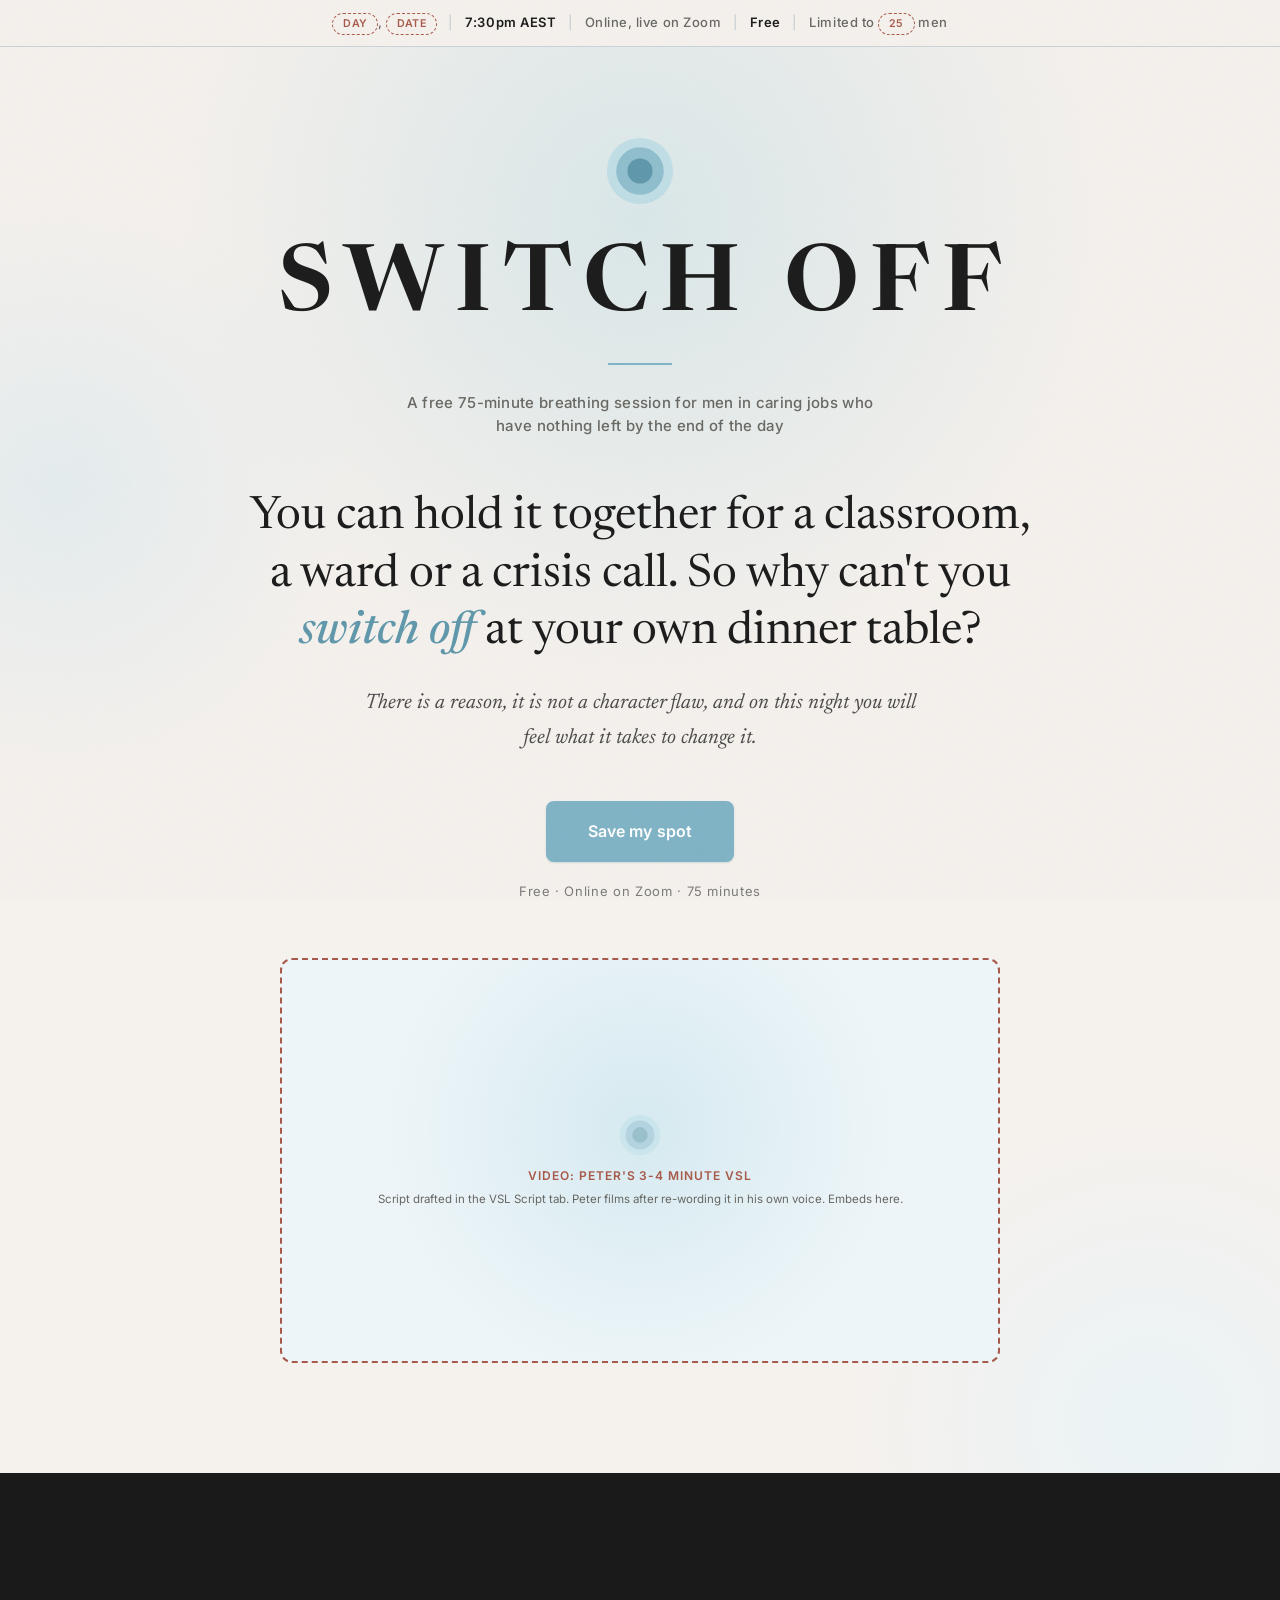
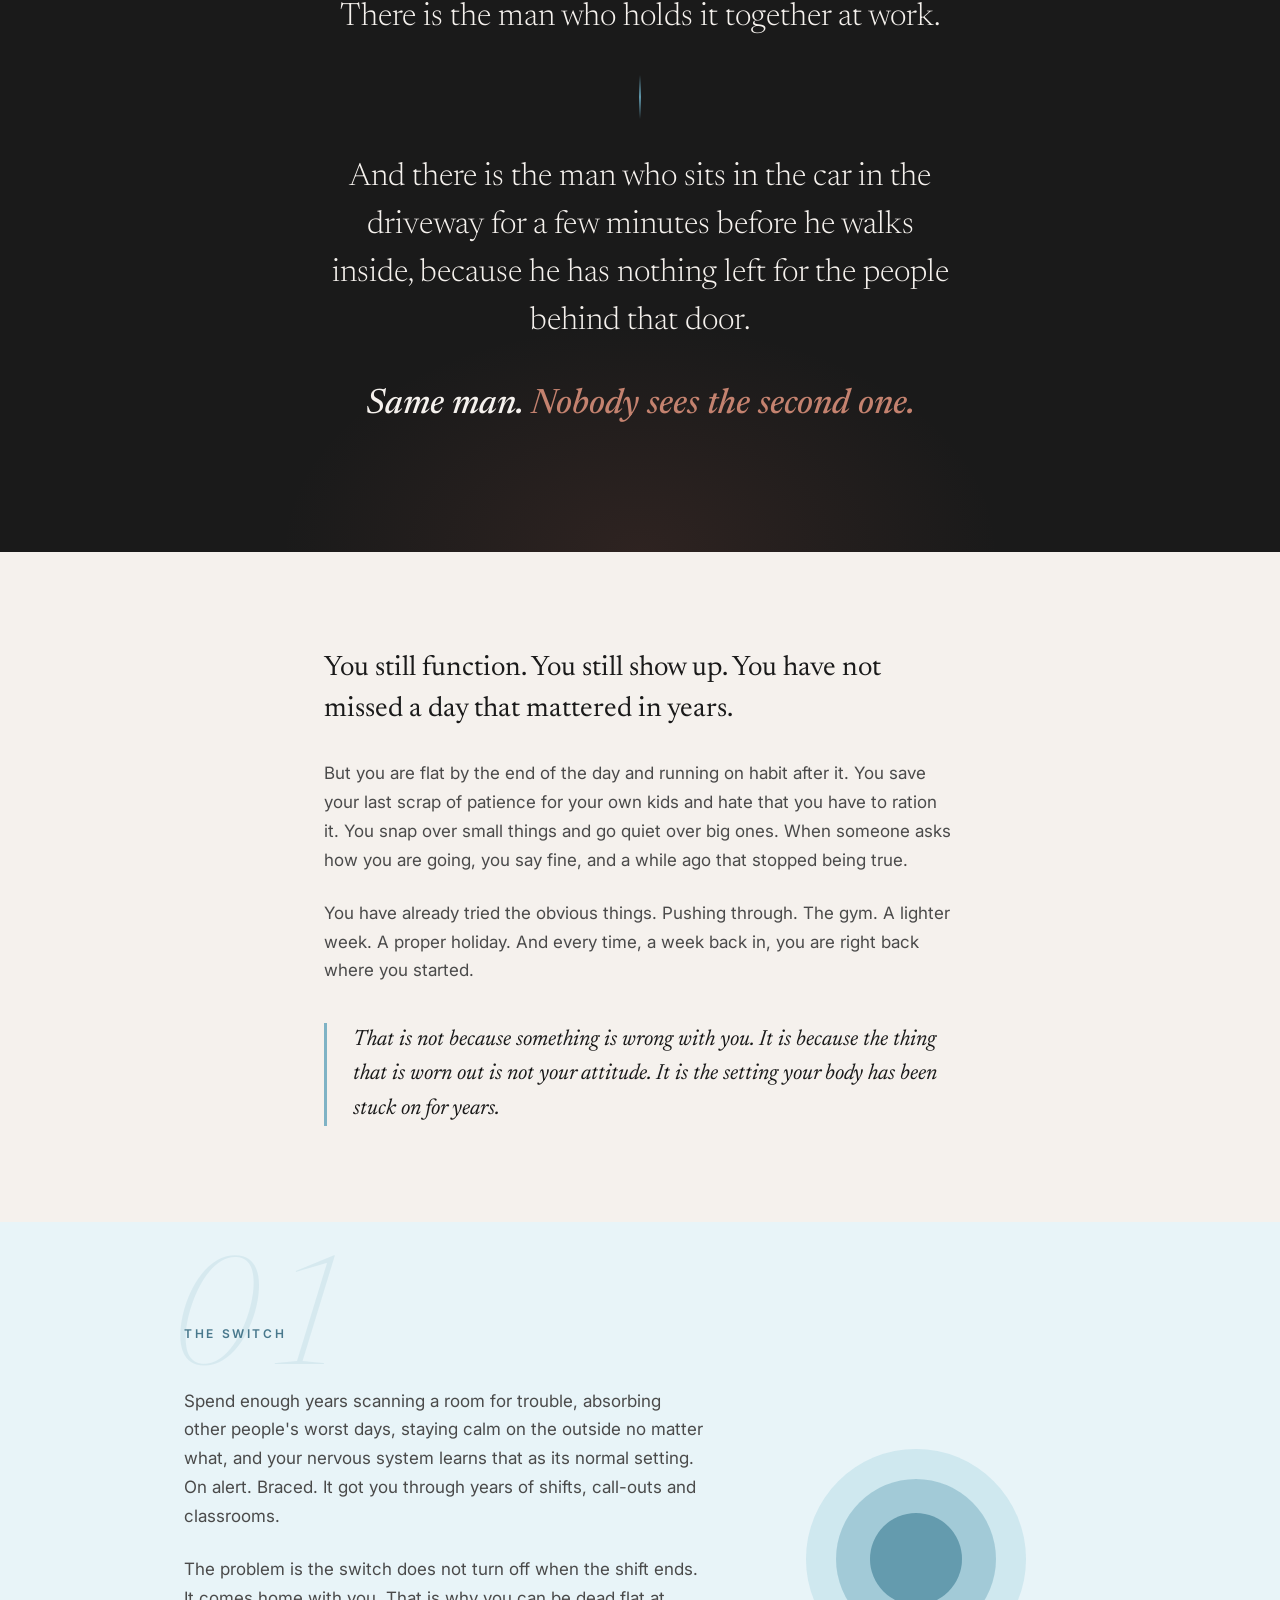
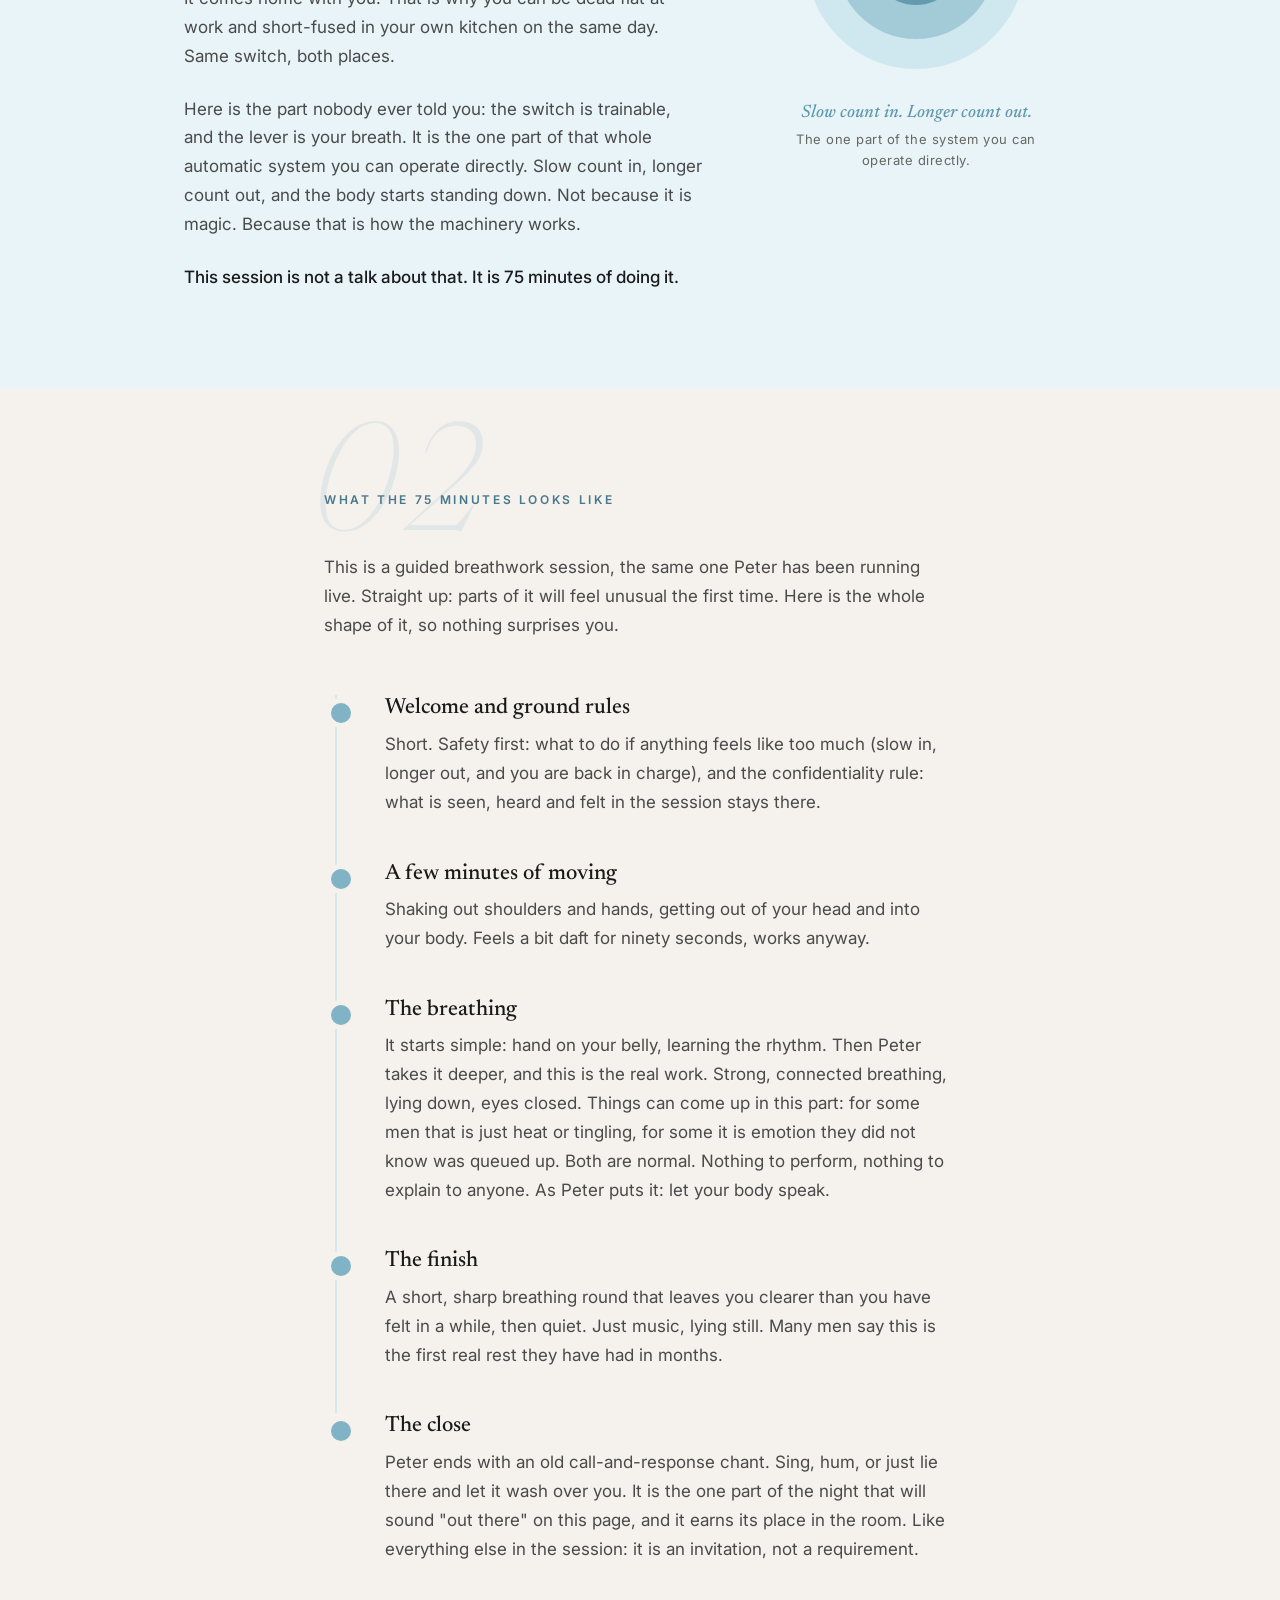
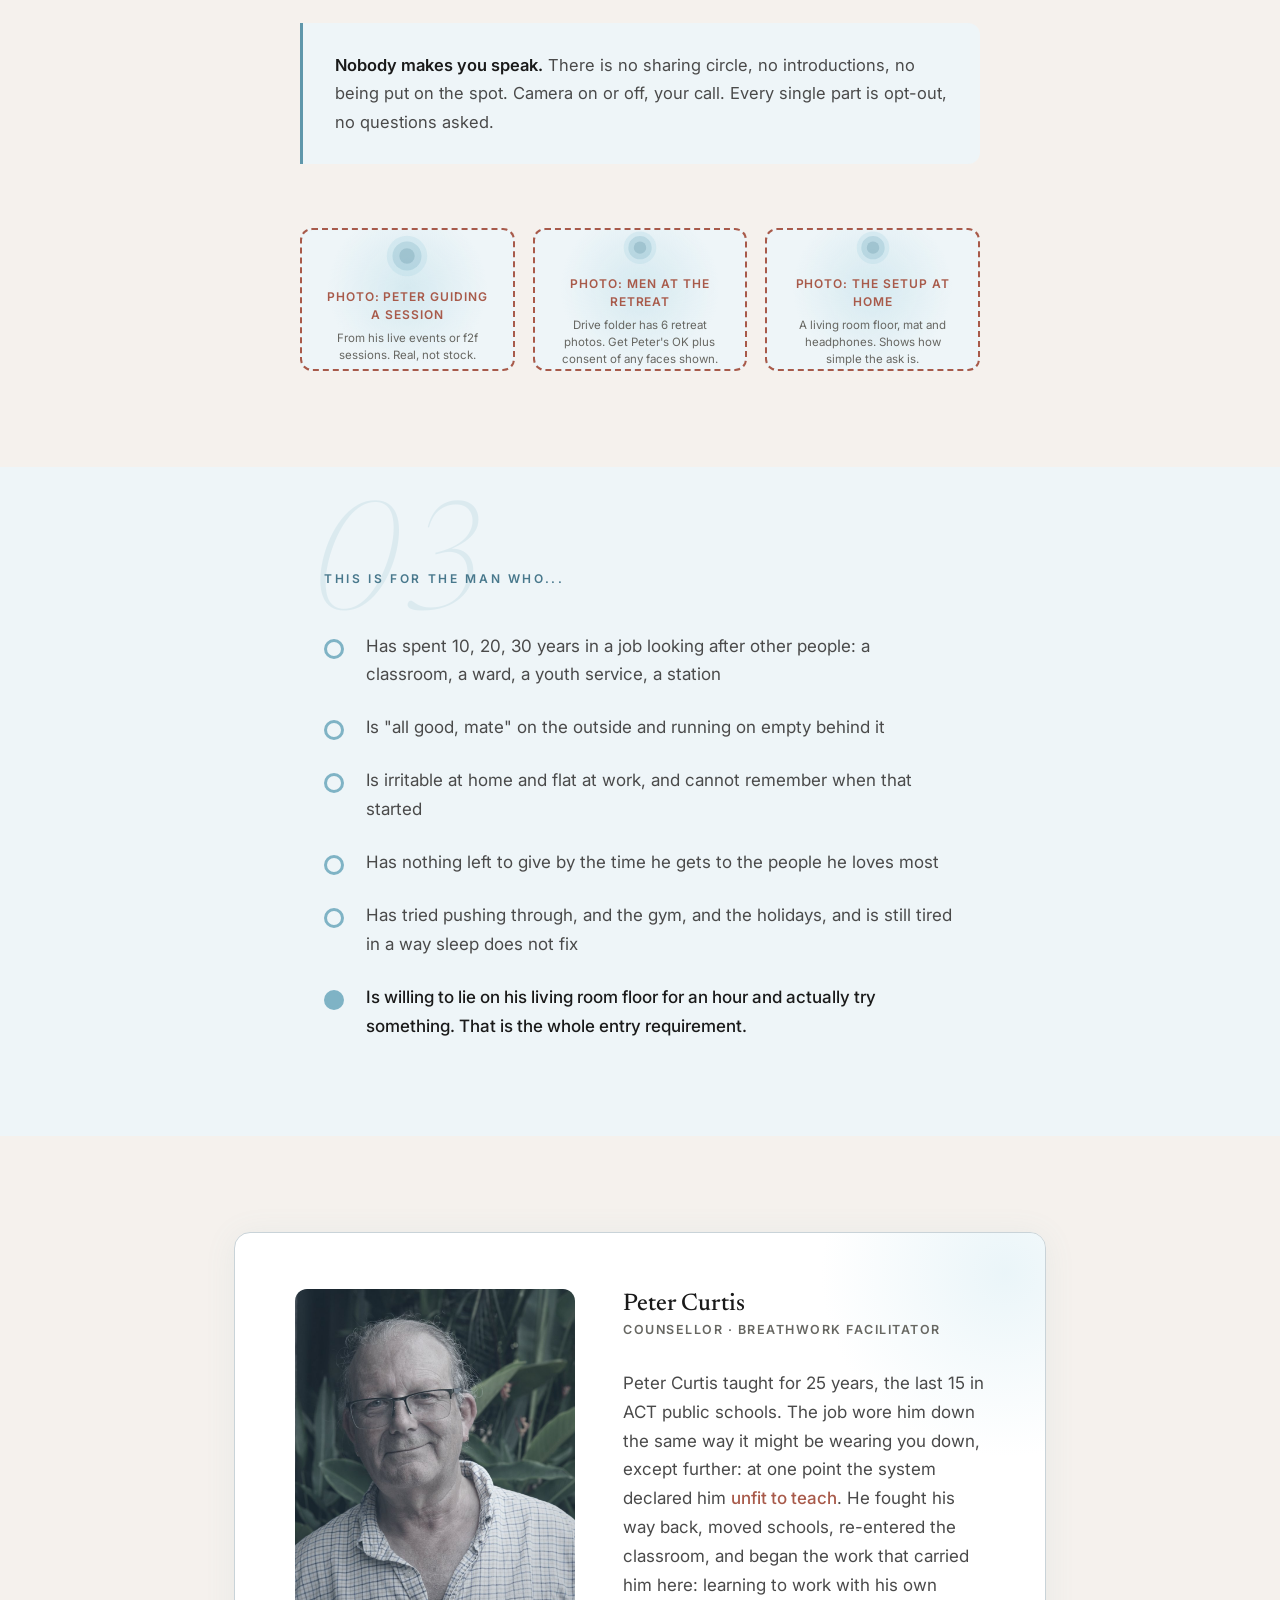
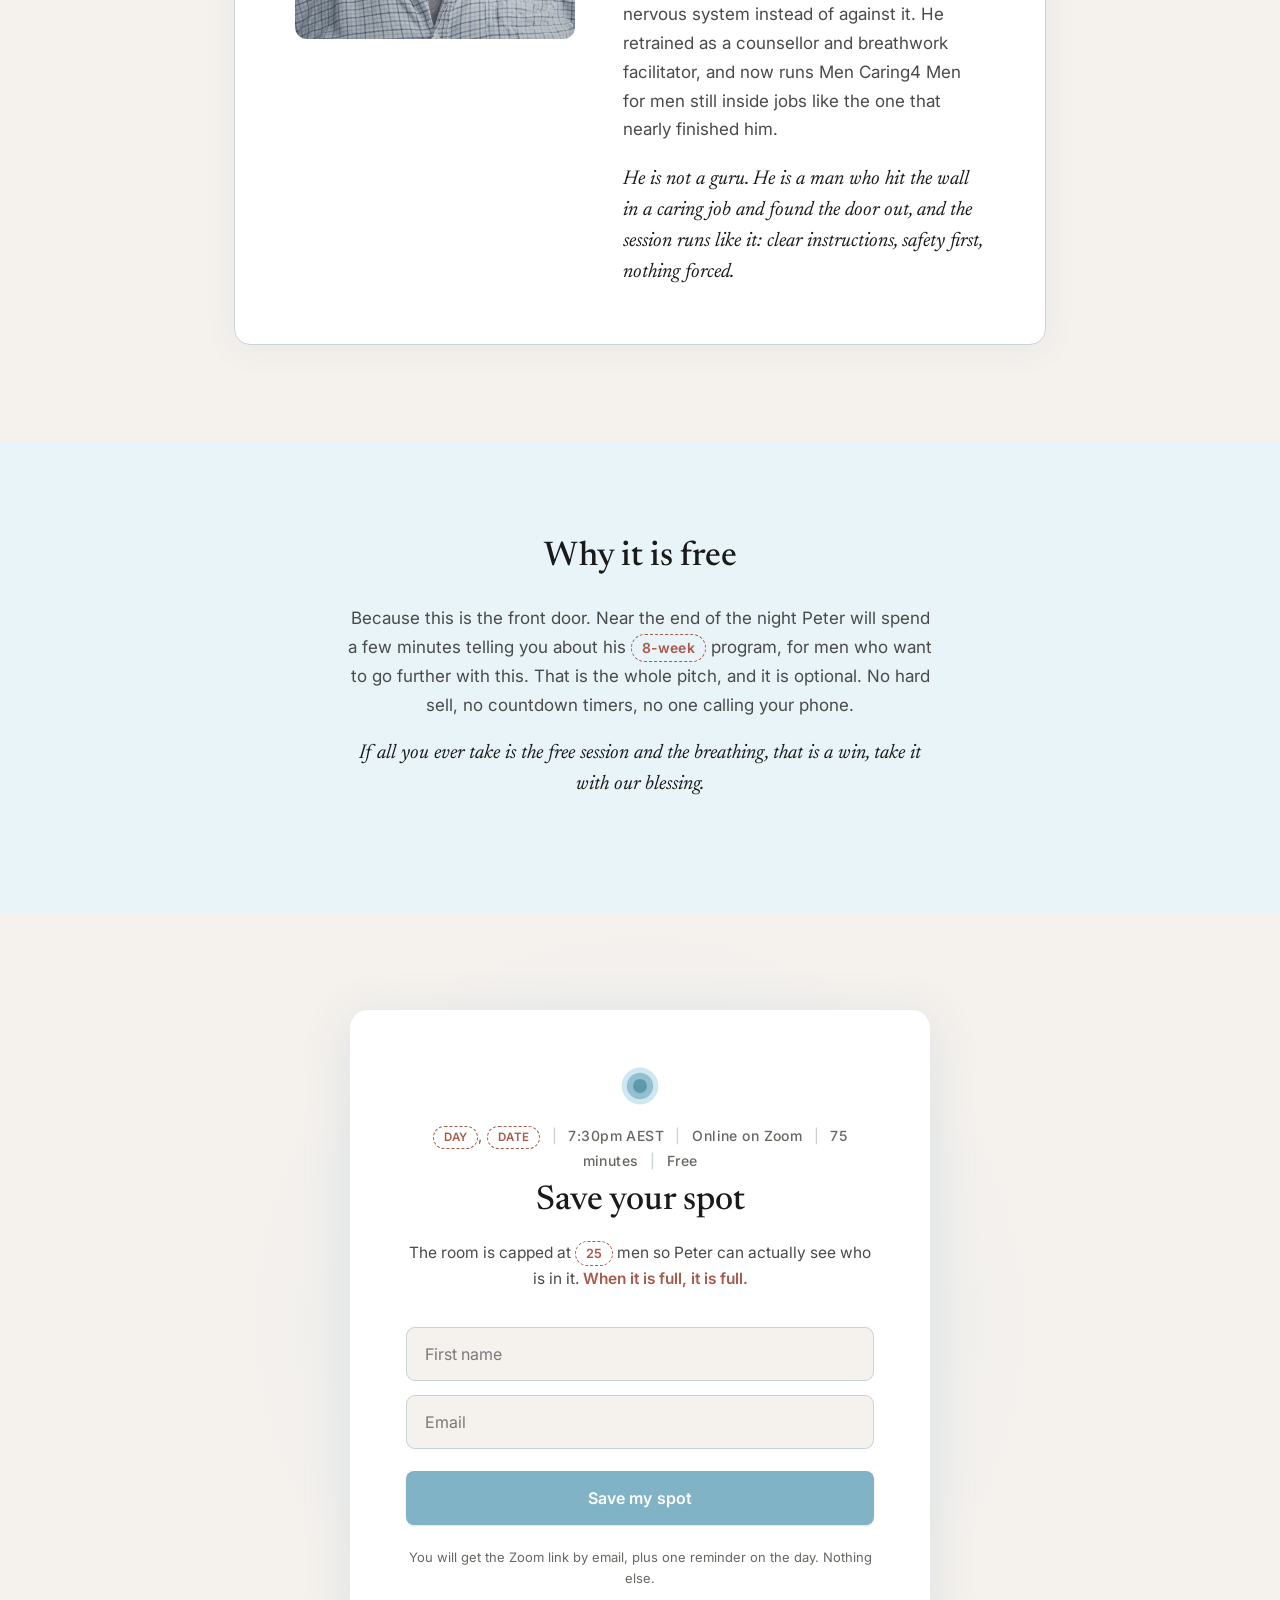
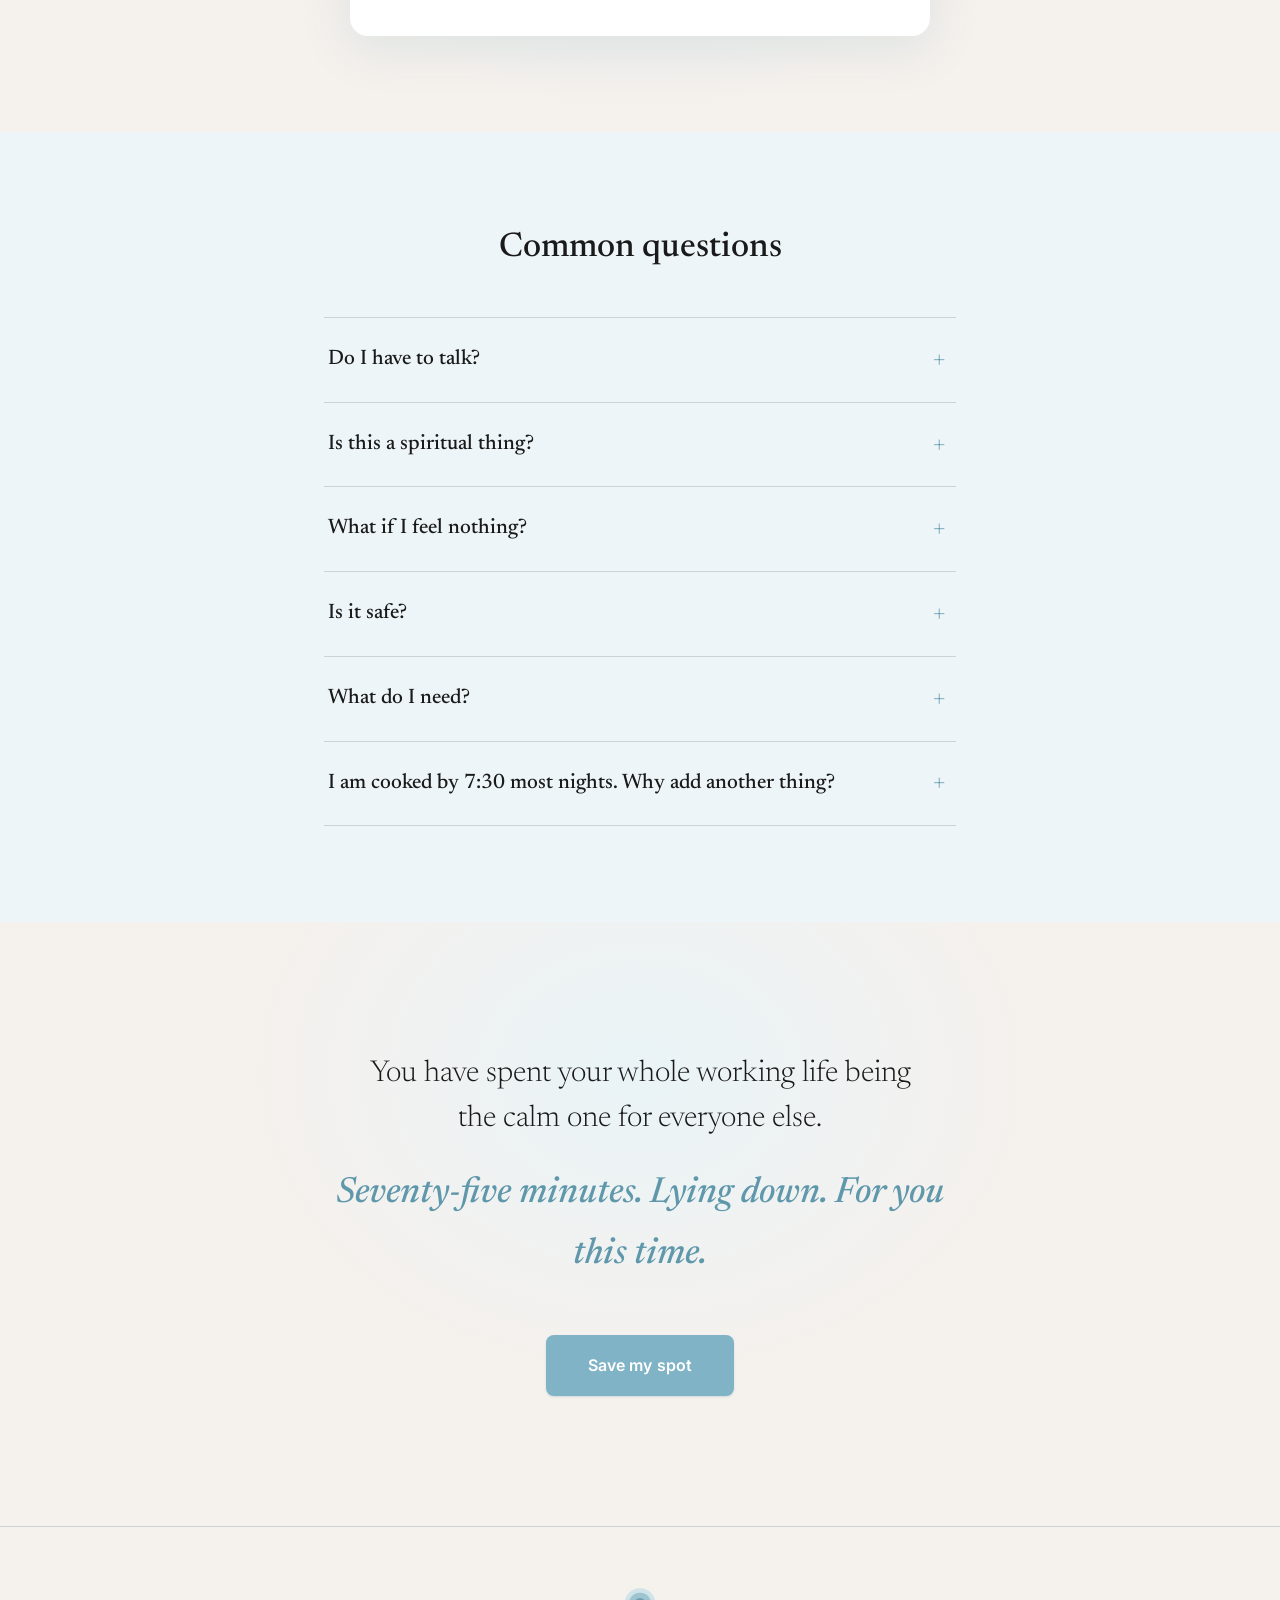
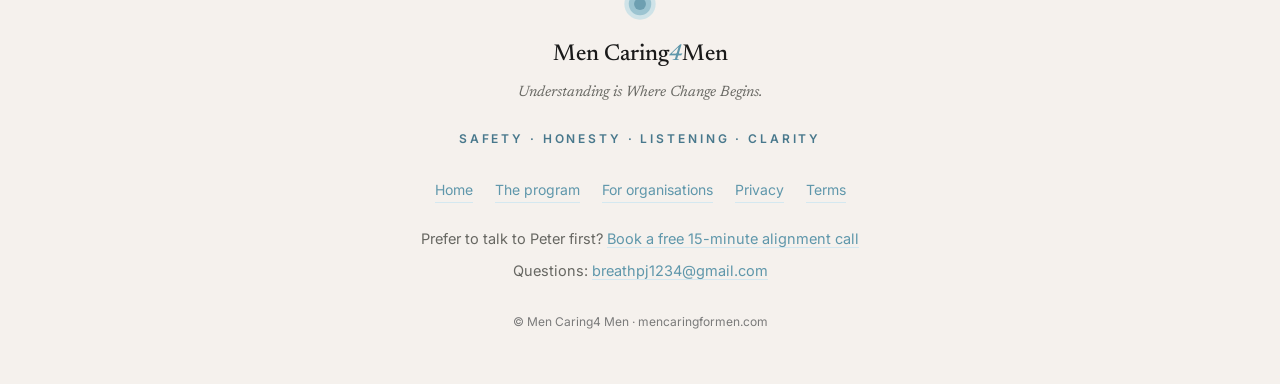
==== event.html @ d6d37738 "Add the new Men Caring4 Men pages: home, SWITCH OFF event, program, organisations, thank you Replace" ====
<!DOCTYPE html>
<html lang="en-AU">
<head>
<meta charset="UTF-8">
<meta name="viewport" content="width=device-width, initial-scale=1.0">
<title>SWITCH OFF | A free 75-minute breathing session for men who look after others | Men Caring4 Men</title>
<meta name="description" content="A free 75-minute online breathwork session for men who look after other people for a living and have nothing left by the end of the day. Live on Zoom with Peter Curtis, counsellor and breathwork facilitator. Limited spots.">
<meta property="og:type" content="website">
<meta property="og:title" content="SWITCH OFF | A free 75-minute breathing session for men who look after others">
<meta property="og:description" content="You can hold it together for a classroom, a ward or a crisis call. So why can't you switch off at your own dinner table? A free online breathwork session with Peter Curtis of Men Caring4 Men.">
<meta property="og:site_name" content="Men Caring4 Men">
<meta property="og:url" content="https://mencaringformen.com/event">
<meta property="og:image" content="https://mencaringformen.com/assets/og-switch-off.png">
<meta property="og:image:width" content="1200">
<meta property="og:image:height" content="630">
<link rel="canonical" href="https://mencaringformen.com/event">
<meta name="twitter:card" content="summary_large_image">
<link rel="icon" href="assets/favicon.svg" type="image/svg+xml">
<link rel="alternate icon" href="assets/favicon.ico">
<link rel="apple-touch-icon" href="assets/apple-touch-icon-180.png">
<link rel="preconnect" href="https://fonts.googleapis.com">
<link rel="preconnect" href="https://fonts.gstatic.com" crossorigin>
<link href="https://fonts.googleapis.com/css2?family=Inter:wght@400;500;600&family=Newsreader:ital,opsz,wght@0,6..72,200;0,6..72,300;0,6..72,400;0,6..72,500;0,6..72,600;1,6..72,300;1,6..72,400;1,6..72,500&display=swap" rel="stylesheet">
<link rel="stylesheet" href="assets/mc4m.css">
</head>
<body>

<!-- SECTION 1: DATE STRIP -->
<div class="datestrip">
  <span class="chip">DAY</span>, <span class="chip">DATE</span>
  <span class="sep">|</span> <strong>7:30pm AEST</strong>
  <span class="sep">|</span> Online, live on Zoom
  <span class="sep">|</span> <strong>Free</strong>
  <span class="sep">|</span> Limited to <span class="chip">25</span> men
</div>

<!-- SECTION 2: HEADLINE BLOCK -->
<header class="hero">
  <div class="atmo atmo-1"></div>
  <div class="atmo atmo-2"></div>
  <div class="atmo atmo-3"></div>
  <div class="wrap-wide">
    <svg class="mark hload d1" viewBox="0 0 512 512" aria-hidden="true">
      <circle cx="256" cy="256" r="235.52" fill="#a8d5e2" opacity="0.55"/>
      <circle cx="256" cy="256" r="168.96" fill="#7fb3c5" opacity="0.75"/>
      <circle cx="256" cy="256" r="89.6" fill="#5f97ab"/>
    </svg>
    <div class="evt-name hload d2">SWITCH OFF</div>
    <div class="evt-rule hload d3"></div>
    <p class="evt-sub hload d3">A free 75-minute breathing session for men in caring jobs who have nothing left by the end of the day</p>
    <h1 class="hload d4">You can hold it together for a classroom, a ward or a crisis call. So why can't you <em>switch off</em> at your own dinner table?</h1>
    <p class="support hload d5">There is a reason, it is not a character flaw, and on this night you will feel what it takes to change it.</p>
    <div class="hload d6">
      <a class="btn" href="#register">Save my spot</a>
      <p class="micro">Free &middot; Online on Zoom &middot; 75 minutes</p>
    </div>
    <div class="ph vsl-slot hload d6">
      <svg viewBox="0 0 512 512" aria-hidden="true">
        <circle cx="256" cy="256" r="235.52" fill="#a8d5e2" opacity="0.55"/>
        <circle cx="256" cy="256" r="168.96" fill="#7fb3c5" opacity="0.75"/>
        <circle cx="256" cy="256" r="89.6" fill="#5f97ab"/>
      </svg>
      <span class="ph-label">Video: Peter's 3-4 minute VSL</span>
      <span class="ph-sub">Script drafted in the VSL Script tab. Peter films after re-wording it in his own voice. Embeds here.</span>
    </div>
  </div>
</header>

<!-- SECTION 3: THE SPLIT (ink band, the emotional turn) -->
<section class="band-ink split">
  <div class="wrap">
    <p class="man-1 reveal">There is the man who holds it together at work.</p>
    <div class="divider reveal"></div>
    <p class="man-2 reveal">And there is the man who sits in the car in the driveway for a few minutes before he walks inside, because he has nothing left for the people behind that door.</p>
    <p class="turn reveal">Same man. <span>Nobody sees the second one.</span></p>
  </div>
</section>

<!-- SECTION 4: THE MIND-READ -->
<section>
  <div class="wrap prose">
    <p class="kicker reveal">You still function. You still show up. You have not missed a day that mattered in years.</p>
    <p class="reveal">But you are flat by the end of the day and running on habit after it. You save your last scrap of patience for your own kids and hate that you have to ration it. You snap over small things and go quiet over big ones. When someone asks how you are going, you say fine, and a while ago that stopped being true.</p>
    <p class="reveal">You have already tried the obvious things. Pushing through. The gym. A lighter week. A proper holiday. And every time, a week back in, you are right back where you started.</p>
    <p class="pull reveal">That is not because something is wrong with you. It is because the thing that is worn out is not your attitude. It is the setting your body has been stuck on for years.</p>
  </div>
</section>

<!-- SECTION 5: THE SWITCH -->
<section class="band-tint1">
  <div class="switch-grid">
    <div class="prose">
      <div class="sec-head reveal">
        <span class="no">01</span>
        <span class="label">The switch</span>
      </div>
      <p class="reveal">Spend enough years scanning a room for trouble, absorbing other people's worst days, staying calm on the outside no matter what, and your nervous system learns that as its normal setting. On alert. Braced. It got you through years of shifts, call-outs and classrooms.</p>
      <p class="reveal">The problem is the switch does not turn off when the shift ends. It comes home with you. That is why you can be dead flat at work and short-fused in your own kitchen on the same day. Same switch, both places.</p>
      <p class="reveal">Here is the part nobody ever told you: the switch is trainable, and the lever is your breath. It is the one part of that whole automatic system you can operate directly. Slow count in, longer count out, and the body starts standing down. Not because it is magic. Because that is how the machinery works.</p>
      <p class="reveal" style="color:var(--ink);font-weight:500">This session is not a talk about that. It is 75 minutes of doing it.</p>
    </div>
    <figure class="breather reveal">
      <div class="stage">
        <svg viewBox="0 0 240 240" aria-hidden="true">
          <circle class="b1" cx="120" cy="120" r="110" fill="#a8d5e2" opacity="0.4"/>
          <circle class="b2" cx="120" cy="120" r="80" fill="#7fb3c5" opacity="0.55"/>
          <circle class="b3" cx="120" cy="120" r="46" fill="#5f97ab" opacity="0.92"/>
        </svg>
        <span class="cue cue-in" aria-hidden="true">in</span>
        <span class="cue cue-out" aria-hidden="true">out</span>
      </div>
      <figcaption><strong>Slow count in. Longer count out.</strong>The one part of the system you can operate directly.</figcaption>
    </figure>
  </div>
</section>

<!-- SECTION 6: WHAT THE 75 MINUTES LOOKS LIKE -->
<section>
  <div class="timeline-wrap">
    <div class="walkthrough-intro prose">
      <div class="sec-head reveal">
        <span class="no">02</span>
        <span class="label">What the 75 minutes looks like</span>
      </div>
      <p class="reveal">This is a guided breathwork session, the same one Peter has been running live. Straight up: parts of it will feel unusual the first time. Here is the whole shape of it, so nothing surprises you.</p>
    </div>
    <ol class="timeline">
      <li class="reveal">
        <h3>Welcome and ground rules</h3>
        <p>Short. Safety first: what to do if anything feels like too much (slow in, longer out, and you are back in charge), and the confidentiality rule: what is seen, heard and felt in the session stays there.</p>
      </li>
      <li class="reveal">
        <h3>A few minutes of moving</h3>
        <p>Shaking out shoulders and hands, getting out of your head and into your body. Feels a bit daft for ninety seconds, works anyway.</p>
      </li>
      <li class="reveal">
        <h3>The breathing</h3>
        <p>It starts simple: hand on your belly, learning the rhythm. Then Peter takes it deeper, and this is the real work. Strong, connected breathing, lying down, eyes closed. Things can come up in this part: for some men that is just heat or tingling, for some it is emotion they did not know was queued up. Both are normal. Nothing to perform, nothing to explain to anyone. As Peter puts it: let your body speak.</p>
      </li>
      <li class="reveal">
        <h3>The finish</h3>
        <p>A short, sharp breathing round that leaves you clearer than you have felt in a while, then quiet. Just music, lying still. Many men say this is the first real rest they have had in months.</p>
      </li>
      <li class="reveal">
        <h3>The close</h3>
        <p>Peter ends with an old call-and-response chant. Sing, hum, or just lie there and let it wash over you. It is the one part of the night that will sound "out there" on this page, and it earns its place in the room. Like everything else in the session: it is an invitation, not a requirement.</p>
      </li>
    </ol>
    <div class="reassure reveal">
      <strong>Nobody makes you speak.</strong> There is no sharing circle, no introductions, no being put on the spot. Camera on or off, your call. Every single part is opt-out, no questions asked.
    </div>
    <div class="photostrip reveal">
      <div class="ph">
        <svg viewBox="0 0 512 512" aria-hidden="true">
          <circle cx="256" cy="256" r="235.52" fill="#a8d5e2" opacity="0.55"/>
          <circle cx="256" cy="256" r="168.96" fill="#7fb3c5" opacity="0.75"/>
          <circle cx="256" cy="256" r="89.6" fill="#5f97ab"/>
        </svg>
        <span class="ph-label">Photo: Peter guiding a session</span>
        <span class="ph-sub">From his live events or f2f sessions. Real, not stock.</span>
      </div>
      <div class="ph">
        <svg viewBox="0 0 512 512" aria-hidden="true">
          <circle cx="256" cy="256" r="235.52" fill="#a8d5e2" opacity="0.55"/>
          <circle cx="256" cy="256" r="168.96" fill="#7fb3c5" opacity="0.75"/>
          <circle cx="256" cy="256" r="89.6" fill="#5f97ab"/>
        </svg>
        <span class="ph-label">Photo: men at the retreat</span>
        <span class="ph-sub">Drive folder has 6 retreat photos. Get Peter's OK plus consent of any faces shown.</span>
      </div>
      <div class="ph">
        <svg viewBox="0 0 512 512" aria-hidden="true">
          <circle cx="256" cy="256" r="235.52" fill="#a8d5e2" opacity="0.55"/>
          <circle cx="256" cy="256" r="168.96" fill="#7fb3c5" opacity="0.75"/>
          <circle cx="256" cy="256" r="89.6" fill="#5f97ab"/>
        </svg>
        <span class="ph-label">Photo: the setup at home</span>
        <span class="ph-sub">A living room floor, mat and headphones. Shows how simple the ask is.</span>
      </div>
    </div>
  </div>
</section>

<!-- SECTION 7: THIS IS FOR THE MAN WHO... -->
<section class="band-tint3">
  <div class="wrap">
    <div class="sec-head reveal">
      <span class="no">03</span>
      <span class="label">This is for the man who...</span>
    </div>
    <ul class="quals">
      <li class="reveal">Has spent 10, 20, 30 years in a job looking after other people: a classroom, a ward, a youth service, a station</li>
      <li class="reveal">Is "all good, mate" on the outside and running on empty behind it</li>
      <li class="reveal">Is irritable at home and flat at work, and cannot remember when that started</li>
      <li class="reveal">Has nothing left to give by the time he gets to the people he loves most</li>
      <li class="reveal">Has tried pushing through, and the gym, and the holidays, and is still tired in a way sleep does not fix</li>
      <li class="reveal">Is willing to lie on his living room floor for an hour and actually try something. That is the whole entry requirement.</li>
    </ul>
  </div>
</section>

<!-- SECTION 8: WHO IS RUNNING IT -->
<section>
  <div class="peter-wrap">
    <div class="peter-card reveal">
      <div class="peter-grid">
        <img class="peter-photo" src="assets/peter-v2.jpg" alt="Peter Curtis" width="1200" height="1200" loading="lazy">
        <div>
          <div class="who">
            <div>
              <div class="nm">Peter Curtis</div>
              <div class="rl">Counsellor &middot; Breathwork Facilitator</div>
            </div>
          </div>
          <p>Peter Curtis taught for 25 years, the last 15 in ACT public schools. The job wore him down the same way it might be wearing you down, except further: at one point the system declared him <span class="unfit">unfit to teach</span>. He fought his way back, moved schools, re-entered the classroom, and began the work that carried him here: learning to work with his own nervous system instead of against it. He retrained as a counsellor and breathwork facilitator, and now runs Men Caring4 Men for men still inside jobs like the one that nearly finished him.</p>
          <p class="creed">He is not a guru. He is a man who hit the wall in a caring job and found the door out, and the session runs like it: clear instructions, safety first, nothing forced.</p>
        </div>
      </div>
    </div>
  </div>
</section>

<!-- SECTION 9: WHY IT IS FREE -->
<section class="band-tint1">
  <div class="whyfree">
    <h2 class="reveal">Why it is free</h2>
    <p class="reveal">Because this is the front door. Near the end of the night Peter will spend a few minutes telling you about his <span class="chip">8-week</span> program, for men who want to go further with this. That is the whole pitch, and it is optional. No hard sell, no countdown timers, no one calling your phone.</p>
    <p class="blessing reveal">If all you ever take is the free session and the breathing, that is a win, take it with our blessing.</p>
  </div>
</section>

<!-- SECTION 10: REGISTRATION BLOCK -->
<section id="register">
  <div class="wrap-wide">
    <div class="reg-card reveal">
      <svg class="rc-mark" viewBox="0 0 512 512" aria-hidden="true">
        <circle cx="256" cy="256" r="235.52" fill="#a8d5e2" opacity="0.55"/>
        <circle cx="256" cy="256" r="168.96" fill="#7fb3c5" opacity="0.75"/>
        <circle cx="256" cy="256" r="89.6" fill="#5f97ab"/>
      </svg>
      <p class="when">
        <span class="chip">DAY</span>, <span class="chip">DATE</span>
        <span class="sep">|</span> 7:30pm AEST
        <span class="sep">|</span> Online on Zoom
        <span class="sep">|</span> 75 minutes
        <span class="sep">|</span> Free
      </p>
      <h2>Save your spot</h2>
      <p class="cap">The room is capped at <span class="chip">25</span> men so Peter can actually see who is in it. <em>When it is full, it is full.</em></p>
      <form class="reg-form" data-mc4m-register="switch-off">
        <input type="text" name="first_name" placeholder="First name" autocomplete="given-name" required>
        <input type="email" name="email" placeholder="Email" autocomplete="email" required>
        <button class="btn" type="submit">Save my spot</button>
      </form>
      <p class="form-msg"></p>
      <p class="after">You will get the Zoom link by email, plus one reminder on the day. Nothing else.</p>
    </div>
  </div>
</section>

<!-- SECTION 11: COMMON QUESTIONS -->
<section class="band-tint3">
  <div class="faq">
    <h2 class="reveal">Common questions</h2>
    <div class="reveal">
      <details>
        <summary>Do I have to talk?</summary>
        <p>No. Nobody is called on, and there are no introductions. Camera off is fine.</p>
      </details>
      <details>
        <summary>Is this a spiritual thing?</summary>
        <p>Peter is not selling you a belief system. The breathing is physiology: it is the one part of your stress response you can steer directly. A couple of elements, like the chant at the end, come from older traditions; take them, leave them, or just listen. Nothing in the night requires you to believe anything.</p>
      </details>
      <details>
        <summary>What if I feel nothing?</summary>
        <p>Some men do not, first time, and a few feel a lot more than they expected. Both are normal starting points, and Peter works with both on the night. Either way you leave knowing the technique.</p>
      </details>
      <details>
        <summary>Is it safe?</summary>
        <p>The session is trauma-informed and run to a protocol: contraindications up front (if you have a heart condition, respiratory problems, or a history of fainting, email first; breath holds are skipped in pregnancy), a named way to down-shift at any moment, and everything opt-out. You are in charge of your own pace the entire time.</p>
      </details>
      <details>
        <summary>What do I need?</summary>
        <p>A quiet spot where you can lie down, a floor or a bed, headphones if the house is loud. That is it.</p>
      </details>
      <details>
        <summary>I am cooked by 7:30 most nights. Why add another thing?</summary>
        <p>Because this is 75 minutes that gives energy back instead of taking it. Worst case, you spent one evening lying on the floor learning why you are so tired.</p>
      </details>
    </div>
  </div>
</section>

<!-- SECTION 12: FINAL CLOSE -->
<section class="close-sec">
  <div class="wrap">
    <p class="l1 reveal">You have spent your whole working life being the calm one for everyone else.</p>
    <p class="l2 reveal">Seventy-five minutes. Lying down. For you this time.</p>
    <a class="btn reveal" href="#register">Save my spot</a>
  </div>
</section>

<footer>
  <div class="wrap">
    <svg class="f-mark" viewBox="0 0 512 512" aria-hidden="true">
      <circle cx="256" cy="256" r="235.52" fill="#a8d5e2" opacity="0.55"/>
      <circle cx="256" cy="256" r="168.96" fill="#7fb3c5" opacity="0.75"/>
      <circle cx="256" cy="256" r="89.6" fill="#5f97ab"/>
    </svg>
    <div class="wm">Men Caring<i>4</i>Men</div>
    <p class="tag">Understanding is Where Change Begins.</p>
    <p class="values">Safety &middot; Honesty &middot; Listening &middot; Clarity</p>
    <p class="flinks">
      <a href="index.html">Home</a>
      <a href="program.html">The program</a>
      <a href="organisations.html">For organisations</a>
      <a href="privacy.html">Privacy</a>
      <a href="terms.html">Terms</a>
    </p>
    <p class="alt">Prefer to talk to Peter first? <a href="https://calendly.com/breathpj1234/align">Book a free 15-minute alignment call</a></p>
    <p class="alt">Questions: <a href="mailto:breathpj1234@gmail.com">breathpj1234@gmail.com</a></p>
    <p class="fine">&copy; Men Caring4 Men &middot; mencaringformen.com</p>
  </div>
</footer>

<script src="assets/site.js"></script>
</body>
</html>
---- assets/mc4m.css ----
/* ============================================================
   Men Caring4 Men - shared design system
   Built from clients/peter-curtis/brand-kit.md. Do not add colours.
   Tokens: paper ground, water blues, one ember of terracotta.
   ============================================================ */

:root{
  --ink:#1a1a1a;
  --body:#4a4a4a;
  --muted:#7a7a7a;
  --muted-sm:#676762;
  --paper:#f5f1ed;
  --blue:#7fb3c5;
  --blue-deep:#5f97ab;
  --blue-label:#48788c;
  --sky:#a8d5e2;
  --tint-1:#e8f4f8;
  --tint-2:#d4e8f0;
  --tint-3:#eef5f8;
  --ember:#a85a4a;
  --ember-on-ink:#c4826f;
  --line:#c9d3d8;
  --serif:'Newsreader',Georgia,serif;
  --sans:'Inter',-apple-system,BlinkMacSystemFont,'Segoe UI',sans-serif;
}

*{margin:0;padding:0;box-sizing:border-box}
html{scroll-behavior:smooth}
body{
  font-family:var(--sans);
  font-size:17px;
  line-height:1.7;
  color:var(--body);
  background:var(--paper);
  -webkit-font-smoothing:antialiased;
  overflow-x:hidden;
}
::selection{background:var(--sky);color:var(--ink)}
img{max-width:100%;display:block}

/* paper grain over everything, barely there */
body::after{
  content:"";
  position:fixed;
  inset:0;
  pointer-events:none;
  z-index:999;
  opacity:.05;
  background-image:url("data:image/svg+xml,%3Csvg xmlns='http://www.w3.org/2000/svg' width='140' height='140'%3E%3Cfilter id='n'%3E%3CfeTurbulence type='fractalNoise' baseFrequency='0.85' numOctaves='2'/%3E%3C/filter%3E%3Crect width='140' height='140' filter='url(%23n)' opacity='0.9'/%3E%3C/svg%3E");
}

.wrap{max-width:680px;margin:0 auto;padding:0 24px}
.wrap-wide{max-width:1020px;margin:0 auto;padding:0 24px}
.wrap-mid{max-width:860px;margin:0 auto;padding:0 24px}

h1,h2,h3,h4{font-family:var(--serif);font-weight:500;color:var(--ink);line-height:1.2}

.label{
  font-family:var(--sans);
  font-size:12px;
  font-weight:600;
  letter-spacing:.22em;
  text-transform:uppercase;
  color:var(--blue-label);
}

/* ghost editorial numerals */
.sec-head{position:relative;margin-bottom:40px}
.sec-head .no{
  position:absolute;
  top:-64px;
  left:-14px;
  font-family:var(--serif);
  font-style:italic;
  font-weight:200;
  font-size:150px;
  line-height:1;
  color:var(--blue);
  opacity:.16;
  user-select:none;
  pointer-events:none;
  z-index:0;
}
.band-ink .sec-head .no{color:var(--sky);opacity:.1}
.sec-head .label{position:relative;z-index:1}
.sec-head h2{position:relative;z-index:1;font-size:clamp(28px,4vw,38px);margin-top:12px}

/* ---------- confirm chips (placeholders to resolve with Peter) ---------- */
.chip{
  display:inline-block;
  padding:1px 10px;
  border:1.5px dashed var(--ember);
  border-radius:100px;
  color:var(--ember);
  font-family:var(--sans);
  font-size:.82em;
  font-weight:600;
  letter-spacing:.02em;
  white-space:nowrap;
}

/* ---------- buttons ---------- */
.btn{
  display:inline-block;
  position:relative;
  font-family:var(--sans);
  font-size:16px;
  font-weight:600;
  letter-spacing:.01em;
  color:#fff;
  background:var(--blue);
  border:none;
  border-radius:8px;
  padding:17px 42px;
  cursor:pointer;
  text-decoration:none;
  text-align:center;
  transition:background .25s ease, transform .18s ease, box-shadow .25s ease;
  box-shadow:0 1px 2px rgba(95,151,171,.25);
}
.btn:hover{
  background:var(--blue-deep);
  transform:translateY(-2px);
  box-shadow:0 8px 24px rgba(95,151,171,.35);
}
.btn:active{transform:translateY(0);box-shadow:0 1px 2px rgba(95,151,171,.25)}
.btn-ghost{
  background:transparent;
  color:var(--blue-deep);
  border:2px solid var(--blue);
  box-shadow:none;
  padding:15px 40px;
}
.btn-ghost:hover{background:var(--tint-2);color:var(--blue-deep);box-shadow:none}
.btn-row{
  display:grid;
  grid-template-columns:repeat(auto-fit,minmax(248px,1fr));
  gap:14px;
  max-width:600px;
  margin:0 auto;
}
.btn-row.left{margin:0}
.btn-row .btn{padding-left:20px;padding-right:20px}

/* ---------- site nav ---------- */
.nav{
  position:sticky;
  top:0;
  z-index:60;
  background:rgba(245,241,237,.93);
  backdrop-filter:blur(10px);
  border-bottom:1px solid var(--line);
}
.nav-in{
  max-width:1100px;
  margin:0 auto;
  padding:14px 24px;
  display:flex;
  align-items:center;
  justify-content:space-between;
  gap:24px;
}
.nav .brand{
  display:flex;
  align-items:center;
  gap:11px;
  text-decoration:none;
  flex:none;
}
.nav .brand svg{width:30px;height:30px;flex:none}
.nav .brand .wm{
  font-family:var(--serif);
  font-size:20px;
  font-weight:500;
  color:var(--ink);
  line-height:1;
  white-space:nowrap;
}
.nav .brand .wm i{font-style:italic;color:var(--blue-deep)}
.nav ul{display:flex;list-style:none;gap:26px;align-items:center;margin:0}
.nav ul a{
  font-size:14.5px;
  color:var(--body);
  text-decoration:none;
  transition:color .2s;
  white-space:nowrap;
}
.nav ul a:hover,.nav ul a[aria-current]{color:var(--blue-deep)}
.nav .nav-cta{
  background:var(--blue);
  color:#fff;
  padding:10px 20px;
  border-radius:7px;
  font-weight:600;
  font-size:14px;
  text-decoration:none;
  white-space:nowrap;
  transition:background .2s;
}
.nav .nav-cta:hover{background:var(--blue-deep);color:#fff}
@media (max-width:900px){
  .nav-in{flex-wrap:wrap;padding:12px 18px 8px}
  .nav ul{
    order:3;
    width:100%;
    gap:20px;
    margin-top:9px;
    padding-top:9px;
    border-top:1px solid var(--line);
    overflow-x:auto;
    scrollbar-width:none;
  }
  .nav ul::-webkit-scrollbar{display:none}
  .nav ul li{flex:none}
  .nav ul a{font-size:13.5px}
}

/* ---------- date strip (event page) ---------- */
.datestrip{
  background:rgba(245,241,237,.92);
  backdrop-filter:blur(8px);
  border-bottom:1px solid var(--line);
  padding:11px 16px;
  text-align:center;
  font-size:13px;
  font-weight:500;
  color:var(--muted-sm);
  letter-spacing:.04em;
  position:sticky;
  top:0;
  z-index:50;
}
.datestrip .sep{color:var(--line);margin:0 8px}
.datestrip strong{color:var(--ink);font-weight:600}

/* ---------- hero ---------- */
.hero{
  padding:88px 0 110px;
  text-align:center;
  position:relative;
  overflow:hidden;
}
.hero.left{text-align:left}
.hero .atmo{position:absolute;pointer-events:none;border-radius:50%}
.hero .atmo-1{
  top:-380px;left:50%;
  width:1100px;height:1100px;
  transform:translateX(-50%);
  background:radial-gradient(circle, rgba(168,213,226,.35) 0%, rgba(168,213,226,0) 60%);
}
.hero .atmo-2{
  top:120px;left:-260px;
  width:640px;height:640px;
  background:radial-gradient(circle, rgba(212,232,240,.5) 0%, rgba(212,232,240,0) 65%);
}
.hero .atmo-3{
  bottom:-300px;right:-220px;
  width:700px;height:700px;
  background:radial-gradient(circle, rgba(232,244,248,.8) 0%, rgba(232,244,248,0) 62%);
}
.hero > .wrap-wide,.hero > .wrap,.hero > .wrap-mid{position:relative}

.mark{width:72px;height:72px;margin:0 auto 34px;display:block}
.mark circle{transform-origin:center;animation:breathe 12s ease-in-out infinite}
.mark circle:nth-child(2){animation-delay:.3s}
.mark circle:nth-child(3){animation-delay:.6s}
@keyframes breathe{
  0%{transform:scale(1)}
  33%{transform:scale(1.09)}
  100%{transform:scale(1)}
}

/* staggered hero load */
.hload{opacity:0;transform:translateY(22px);animation:hup .9s cubic-bezier(.2,.65,.25,1) forwards}
.hload.d1{animation-delay:.05s}
.hload.d2{animation-delay:.2s}
.hload.d3{animation-delay:.38s}
.hload.d4{animation-delay:.56s}
.hload.d5{animation-delay:.74s}
.hload.d6{animation-delay:.92s}
@keyframes hup{to{opacity:1;transform:none}}

.hero .evt-name{
  font-family:var(--serif);
  font-weight:600;
  font-size:clamp(46px,9vw,92px);
  letter-spacing:.13em;
  text-indent:.13em;
  color:var(--ink);
  line-height:1.04;
}
.hero .evt-rule{width:64px;height:2px;background:var(--blue);margin:26px auto}
.hero .evt-sub{
  font-size:15px;
  font-weight:500;
  color:var(--muted-sm);
  letter-spacing:.02em;
  margin:0 auto 52px;
  max-width:480px;
  line-height:1.55;
}
.hero h1{
  font-size:clamp(29px,4.8vw,46px);
  font-weight:400;
  max-width:800px;
  margin:0 auto 24px;
  line-height:1.25;
}
.hero.left h1{margin-left:0}
.hero h1 em{font-style:italic;font-weight:500;color:var(--blue-deep)}
.hero .support{
  font-family:var(--serif);
  font-style:italic;
  font-size:21px;
  color:var(--body);
  max-width:580px;
  margin:0 auto 44px;
}
.hero.left .support{margin-left:0}
.hero .micro{margin-top:18px;font-size:13px;color:var(--muted);letter-spacing:.05em}
.hero .eyebrow{
  font-size:12px;
  font-weight:600;
  letter-spacing:.22em;
  text-transform:uppercase;
  color:var(--blue-label);
  margin-bottom:22px;
}
.vsl-slot{aspect-ratio:16/9;max-width:720px;margin:56px auto 0}

/* ---------- sections ---------- */
section{padding:96px 0;position:relative}
section.tight{padding:72px 0}
.band-tint1{background:var(--tint-1)}
.band-tint3{background:var(--tint-3)}
.band-ink{background:var(--ink)}

/* the split (ink band, one per page max) */
.split{text-align:center;padding:120px 0;overflow:hidden}
.split::before{
  content:"";
  position:absolute;
  bottom:-260px;left:50%;
  width:820px;height:520px;
  transform:translateX(-50%);
  background:radial-gradient(ellipse, rgba(168,90,74,.14) 0%, rgba(168,90,74,0) 62%);
  pointer-events:none;
}
.split .wrap{position:relative}
.split p{
  font-family:var(--serif);
  font-size:clamp(23px,3.6vw,32px);
  font-weight:300;
  color:#f5f1ed;
  line-height:1.5;
  max-width:660px;
  margin:0 auto 34px;
}
.split p:last-child{margin-bottom:0}
.split .man-1,.split .man-2{opacity:.92}
.split .divider{
  width:2px;height:44px;
  background:linear-gradient(to bottom, transparent, var(--blue-deep), transparent);
  margin:0 auto 34px;
}
.split .turn{font-weight:500;font-style:italic;font-size:clamp(25px,3.9vw,35px)}
.split .turn span{color:var(--ember-on-ink);font-style:italic}

/* prose */
.prose p{margin-bottom:24px}
.prose p:last-child{margin-bottom:0}
.prose .kicker{
  font-family:var(--serif);
  font-size:clamp(23px,3.2vw,28px);
  color:var(--ink);
  line-height:1.45;
  margin-bottom:30px;
}
.pull{
  font-family:var(--serif);
  font-style:italic;
  font-size:22px;
  line-height:1.55;
  color:var(--ink);
  border-left:3px solid var(--blue);
  padding-left:26px;
  margin:38px 0 0;
}
.lede{font-size:19px;line-height:1.65}

/* the switch: two col with breathing demo */
.switch-grid{
  display:grid;
  grid-template-columns:1fr 320px;
  gap:72px;
  align-items:center;
  max-width:960px;
  margin:0 auto;
  padding:0 24px;
}
@media (max-width:840px){
  .switch-grid{grid-template-columns:1fr;gap:56px}
  .breather{margin:0 auto}
}
.breather{width:280px;text-align:center}
.breather .stage{position:relative;width:240px;height:240px;margin:0 auto 20px}
.breather svg{width:240px;height:240px;display:block}
.breather .b1,.breather .b2,.breather .b3{transform-origin:center;animation:breathe-demo 12s ease-in-out infinite}
.breather .b2{animation-delay:.25s}
.breather .b3{animation-delay:.5s}
@keyframes breathe-demo{
  0%{transform:scale(.9)}
  33%{transform:scale(1.07)}
  100%{transform:scale(.9)}
}
.breather .cue{
  position:absolute;
  inset:0;
  display:flex;
  align-items:center;
  justify-content:center;
  font-family:var(--serif);
  font-style:italic;
  font-size:19px;
  color:#fff;
  letter-spacing:.06em;
  opacity:0;
}
.breather .cue-in{animation:cue-in 12s ease-in-out infinite}
.breather .cue-out{animation:cue-out 12s ease-in-out infinite}
@keyframes cue-in{
  0%{opacity:0} 6%{opacity:1} 27%{opacity:1} 33%{opacity:0} 100%{opacity:0}
}
@keyframes cue-out{
  0%,33%{opacity:0} 39%{opacity:1} 88%{opacity:1} 97%{opacity:0} 100%{opacity:0}
}
.breather figcaption{font-size:13px;color:var(--muted-sm);letter-spacing:.04em;line-height:1.6}
.breather figcaption strong{
  display:block;
  font-family:var(--serif);
  font-style:italic;
  font-size:18px;
  font-weight:500;
  color:var(--blue-deep);
  letter-spacing:0;
  margin-bottom:2px;
}

/* timeline */
.walkthrough-intro{max-width:680px;margin:0 auto 56px;padding:0 24px}
.timeline{max-width:680px;margin:0 auto;padding:0 24px;list-style:none}
.timeline li{
  position:relative;
  padding:0 0 44px 48px;
  border-left:2px solid var(--tint-2);
  margin-left:11px;
}
.timeline li:last-child{border-left-color:transparent;padding-bottom:0}
.timeline li::before{
  content:"";
  position:absolute;
  left:-11px;top:3px;
  width:20px;height:20px;
  border-radius:50%;
  background:var(--blue);
  border:5px solid var(--paper);
  transition:transform .3s ease, background .3s ease;
}
.band-tint1 .timeline li::before{border-color:var(--tint-1)}
.band-tint3 .timeline li::before{border-color:var(--tint-3)}
.timeline li:hover::before{transform:scale(1.25);background:var(--blue-deep)}
.timeline h3{font-size:22px;margin-bottom:8px}
.reassure{
  max-width:680px;
  margin:60px auto 0;
  padding:28px 32px;
  background:var(--tint-3);
  border-left:3px solid var(--blue-deep);
  border-radius:0 12px 12px 0;
  font-size:16.5px;
}
.band-tint3 .reassure{background:#fff}
.reassure strong{color:var(--ink);font-weight:600}
.timeline-wrap{max-width:728px;margin:0 auto;position:relative}

/* numbered session list (program page) */
.sessions{max-width:720px;margin:0 auto;padding:0 24px;list-style:none;counter-reset:s}
.sessions li{
  counter-increment:s;
  position:relative;
  padding:22px 0 22px 66px;
  border-bottom:1px solid var(--line);
}
.sessions li:last-child{border-bottom:none}
.sessions li::before{
  content:counter(s);
  position:absolute;
  left:0;top:20px;
  width:40px;height:40px;
  border-radius:50%;
  background:var(--tint-2);
  color:var(--blue-deep);
  font-family:var(--serif);
  font-size:19px;
  font-weight:500;
  display:flex;
  align-items:center;
  justify-content:center;
}
.sessions h3{font-size:20px;margin-bottom:4px}
.sessions p{font-size:16px;margin:0}
.phase-tag{
  display:block;
  font-family:var(--sans);
  font-size:11px;
  font-weight:600;
  letter-spacing:.18em;
  text-transform:uppercase;
  color:var(--blue-label);
  margin:38px 0 6px 66px;
}
.phase-tag:first-child{margin-top:0}

/* qualification list */
.quals{list-style:none;max-width:640px;margin:0 auto}
.quals li{position:relative;padding:0 0 24px 42px}
.quals li::before{
  content:"";
  position:absolute;
  left:0;top:7px;
  width:14px;height:14px;
  border-radius:50%;
  border:3.5px solid var(--blue);
  background:transparent;
  transition:background .25s ease;
}
.quals li:hover::before{background:var(--sky)}
.quals li:last-child{padding-bottom:0;font-weight:500;color:var(--ink)}
.quals li:last-child::before{background:var(--blue)}

/* two-column for/not-for */
.fornot{
  display:grid;
  grid-template-columns:1fr 1fr;
  gap:28px;
  max-width:900px;
  margin:0 auto;
  padding:0 24px;
}
@media (max-width:760px){.fornot{grid-template-columns:1fr}}
.fornot .col{
  background:#fff;
  border:1px solid var(--line);
  border-radius:14px;
  padding:34px 32px;
}
.fornot .col.no{background:transparent;border-style:dashed}
.fornot h3{font-size:20px;margin-bottom:18px}
.fornot ul{list-style:none}
.fornot li{position:relative;padding:0 0 12px 26px;font-size:16px}
.fornot li:last-child{padding-bottom:0}
.fornot .col.yes li::before{
  content:"";
  position:absolute;left:2px;top:10px;
  width:9px;height:9px;border-radius:50%;background:var(--blue);
}
.fornot .col.no li::before{
  content:"";
  position:absolute;left:2px;top:13px;
  width:11px;height:2px;background:var(--muted);
}

/* stats */
.stats{
  display:grid;
  grid-template-columns:repeat(auto-fit,minmax(190px,1fr));
  gap:44px 28px;
  max-width:960px;
  margin:0 auto;
  padding:0 24px;
  text-align:center;
}
.stats .n{
  font-family:var(--serif);
  font-size:clamp(42px,6vw,58px);
  font-weight:400;
  color:var(--ink);
  line-height:1;
  margin-bottom:12px;
}
.stats .n em{font-style:italic;color:var(--ember);font-weight:400}
.stats p{font-size:15px;line-height:1.55;color:var(--body);max-width:230px;margin:0 auto}
.stats-src{
  text-align:center;
  font-size:12.5px;
  color:var(--muted);
  max-width:720px;
  margin:52px auto 0;
  padding:0 24px;
  line-height:1.6;
}

/* cards / ladder */
.cards{
  display:grid;
  grid-template-columns:repeat(auto-fit,minmax(280px,1fr));
  gap:24px;
  max-width:1020px;
  margin:0 auto;
  padding:0 24px;
  align-items:stretch;
}
.card{
  background:#fff;
  border:1px solid var(--line);
  border-radius:16px;
  padding:38px 34px;
  display:flex;
  flex-direction:column;
  box-shadow:0 3px 26px rgba(95,151,171,.07);
  transition:transform .28s ease, box-shadow .28s ease;
}
.card:hover{transform:translateY(-4px);box-shadow:0 12px 40px rgba(95,151,171,.15)}
.card .step{
  font-size:11.5px;
  font-weight:600;
  letter-spacing:.2em;
  text-transform:uppercase;
  color:var(--blue-label);
  margin-bottom:14px;
}
.card h3{font-size:24px;margin-bottom:6px}
.card .price{
  font-family:var(--serif);
  font-style:italic;
  font-size:17px;
  color:var(--ember);
  margin-bottom:16px;
}
.card p{font-size:16px;margin-bottom:22px}
.card .go{
  margin-top:auto;
  font-weight:600;
  font-size:15px;
  color:var(--blue-deep);
  text-decoration:none;
  border-bottom:1.5px solid var(--tint-2);
  align-self:flex-start;
  padding-bottom:2px;
  transition:border-color .2s;
}
.card .go:hover{border-bottom-color:var(--blue-deep)}
.card.feature{border-color:var(--blue);box-shadow:0 6px 34px rgba(95,151,171,.16)}

/* what you get list */
.gets{
  display:grid;
  grid-template-columns:repeat(auto-fit,minmax(300px,1fr));
  gap:26px 44px;
  max-width:940px;
  margin:0 auto;
  padding:0 24px;
  list-style:none;
}
.gets li{position:relative;padding-left:40px;font-size:16.5px}
.gets li::before{
  content:"";
  position:absolute;
  left:0;top:9px;
  width:16px;height:16px;
  border-radius:50%;
  background:var(--tint-2);
  border:3px solid var(--blue);
}
.gets li strong{color:var(--ink);font-weight:600;display:block}

/* image placeholders */
.ph{
  position:relative;
  border:2px dashed var(--ember);
  border-radius:12px;
  background:
    radial-gradient(circle at 50% 42%, rgba(168,213,226,.35) 0%, rgba(168,213,226,0) 60%),
    var(--tint-3);
  display:flex;
  flex-direction:column;
  align-items:center;
  justify-content:center;
  gap:10px;
  overflow:hidden;
}
.ph svg{width:44px;height:44px;opacity:.5}
.ph .ph-label{
  font-family:var(--sans);
  font-size:12px;
  font-weight:600;
  letter-spacing:.08em;
  text-transform:uppercase;
  color:var(--ember);
  text-align:center;
  line-height:1.5;
  padding:0 18px;
}
.ph .ph-sub{
  font-size:11.5px;
  color:var(--muted-sm);
  text-align:center;
  padding:0 22px;
  line-height:1.5;
  margin-top:-4px;
}

/* photo strip */
.photostrip{
  display:grid;
  grid-template-columns:repeat(3,1fr);
  gap:18px;
  max-width:960px;
  margin:64px auto 0;
  padding:0 24px;
}
@media (max-width:720px){.photostrip{grid-template-columns:1fr}}
.photostrip .ph{aspect-ratio:3/2}

/* peter card */
.peter-wrap{max-width:860px;margin:0 auto;padding:0 24px;position:relative}
.peter-grid{display:grid;grid-template-columns:280px 1fr;gap:48px;align-items:start}
@media (max-width:760px){
  .peter-grid{grid-template-columns:1fr;gap:32px}
  .peter-grid .ph{max-width:280px;margin:0 auto}
}
.peter-portrait{aspect-ratio:4/5;width:100%}
.peter-card{
  position:relative;
  background:#fff;
  border:1px solid var(--line);
  border-radius:16px;
  padding:56px 60px;
  box-shadow:0 3px 32px rgba(95,151,171,.09);
  overflow:hidden;
}
.peter-card::before{
  content:"";
  position:absolute;
  top:-160px;right:-160px;
  width:400px;height:400px;
  border-radius:50%;
  background:radial-gradient(circle, rgba(232,244,248,.9) 0%, rgba(232,244,248,0) 65%);
  pointer-events:none;
}
@media (max-width:640px){.peter-card{padding:38px 28px}}
.peter-card .who{display:flex;align-items:center;gap:18px;margin-bottom:28px;position:relative}
.peter-card .who .nm{font-family:var(--serif);font-size:24px;font-weight:500;color:var(--ink);line-height:1.25}
.peter-card .who .rl{font-size:12.5px;color:var(--muted-sm);letter-spacing:.12em;text-transform:uppercase;font-weight:600}
.peter-card p{margin-bottom:20px;position:relative}
.peter-card p:last-child{margin-bottom:0}
.peter-card .unfit{color:var(--ember);font-weight:500}
.peter-card .creed{font-family:var(--serif);font-style:italic;font-size:20px;line-height:1.55;color:var(--ink)}
.credentials{
  margin-top:26px;
  padding-top:22px;
  border-top:1px solid var(--line);
  font-size:13.5px;
  color:var(--muted-sm);
  letter-spacing:.02em;
  line-height:1.7;
  position:relative;
}

/* testimonials */
.quotes{
  display:grid;
  grid-template-columns:repeat(auto-fit,minmax(280px,1fr));
  gap:24px;
  max-width:1020px;
  margin:0 auto;
  padding:0 24px;
}
.quote{
  background:#fff;
  border:1px solid var(--line);
  border-radius:14px;
  padding:34px 32px;
  display:flex;
  flex-direction:column;
}
.quote p{
  font-family:var(--serif);
  font-style:italic;
  font-size:18.5px;
  line-height:1.6;
  color:var(--ink);
  margin-bottom:20px;
}
.quote .attr{
  margin-top:auto;
  font-size:11.5px;
  font-weight:600;
  letter-spacing:.16em;
  text-transform:uppercase;
  color:var(--blue-label);
}
.quotes-note{
  text-align:center;
  font-size:12.5px;
  color:var(--muted);
  margin-top:34px;
}

/* why free */
.whyfree{max-width:640px;margin:0 auto;text-align:center;padding:0 24px}
.whyfree h2{font-size:clamp(28px,4vw,34px);margin-bottom:26px}
.whyfree p{margin-bottom:18px}
.whyfree .blessing{font-family:var(--serif);font-style:italic;color:var(--ink);font-size:20px;line-height:1.55}

/* registration card */
#register{overflow:hidden}
#register::before{
  content:"";
  position:absolute;
  top:50%;left:50%;
  width:900px;height:900px;
  transform:translate(-50%,-50%);
  border-radius:50%;
  background:radial-gradient(circle, rgba(212,232,240,.55) 0%, rgba(212,232,240,0) 62%);
  pointer-events:none;
}
.reg-card{
  position:relative;
  max-width:580px;
  margin:0 auto;
  background:#fff;
  border-radius:18px;
  padding:56px 56px 48px;
  box-shadow:0 10px 50px rgba(95,151,171,.16);
  text-align:center;
}
@media (max-width:600px){.reg-card{padding:40px 26px}}
.reg-card .rc-mark{width:40px;height:40px;margin:0 auto 18px;display:block}
.reg-card .rc-mark circle{transform-origin:center;animation:breathe 12s ease-in-out infinite}
.reg-card .when{font-size:14px;font-weight:500;color:var(--muted-sm);letter-spacing:.03em;margin-bottom:8px}
.reg-card .when .sep{color:var(--line);margin:0 7px}
.reg-card h2{font-size:34px;margin:8px 0 18px}
.reg-card .cap{font-size:15.5px;margin-bottom:34px}
.reg-card .cap em{font-style:normal;color:var(--ember);font-weight:600}
.reg-form{display:grid;gap:14px;text-align:left}
.reg-form input{
  font-family:var(--sans);
  font-size:16px;
  color:var(--ink);
  background:var(--paper);
  border:1px solid var(--line);
  border-radius:9px;
  padding:16px 18px;
  width:100%;
  transition:border-color .2s, box-shadow .2s, background .2s;
}
.reg-form input::placeholder{color:var(--muted)}
.reg-form input:focus{
  outline:none;
  background:#fff;
  border-color:var(--blue);
  box-shadow:0 0 0 3px rgba(127,179,197,.22);
}
.reg-form .btn{width:100%;margin-top:8px}
.reg-form .btn[disabled]{opacity:.6;cursor:progress;transform:none}
.reg-card .after{margin-top:22px;font-size:13px;color:var(--muted-sm);line-height:1.6}
.form-msg{
  margin-top:16px;
  font-size:14.5px;
  line-height:1.6;
  display:none;
}
.form-msg.show{display:block}
.form-msg.err{color:var(--ember)}
/* the address in the fallback message is a real link, so make it look like one
   and give it a thumb-sized hit area on a phone */
.form-msg a{
  color:inherit;
  text-decoration:underline;
  text-underline-offset:3px;
  display:inline-block;
  padding:6px 0;
}
.form-msg a:hover{text-decoration-thickness:2px}

/* faq */
.faq{max-width:680px;margin:0 auto;padding:0 24px}
.faq h2{text-align:center;font-size:clamp(28px,4vw,34px);margin-bottom:48px}
.faq details{border-bottom:1px solid var(--line)}
.faq details:first-of-type{border-top:1px solid var(--line)}
.faq summary{
  font-family:var(--serif);
  font-size:21px;
  font-weight:500;
  color:var(--ink);
  padding:24px 48px 24px 4px;
  cursor:pointer;
  list-style:none;
  position:relative;
  transition:color .2s;
}
.faq summary:hover{color:var(--blue-deep)}
.faq summary::-webkit-details-marker{display:none}
.faq summary::after{
  content:"+";
  position:absolute;
  right:10px;top:50%;
  transform:translateY(-50%);
  font-family:var(--serif);
  font-weight:300;
  font-size:28px;
  color:var(--blue-deep);
  transition:transform .25s ease;
}
.faq details[open] summary::after{transform:translateY(-50%) rotate(45deg)}
.faq details p{padding:0 4px 28px;max-width:600px}
.faq details p + p{padding-top:0;margin-top:-14px}

/* final close */
.close-sec{text-align:center;padding:130px 0;overflow:hidden}
.close-sec::before{
  content:"";
  position:absolute;
  top:-200px;left:50%;
  width:900px;height:700px;
  transform:translateX(-50%);
  background:radial-gradient(ellipse, rgba(232,244,248,.9) 0%, rgba(232,244,248,0) 62%);
  pointer-events:none;
}
.close-sec .wrap{position:relative}
.close-sec .l1{
  font-family:var(--serif);
  font-size:clamp(23px,3.6vw,30px);
  font-weight:300;
  color:var(--ink);
  max-width:580px;
  margin:0 auto 22px;
  line-height:1.5;
}
.close-sec .l2{
  font-family:var(--serif);
  font-style:italic;
  font-weight:500;
  font-size:clamp(26px,4.2vw,36px);
  color:var(--blue-deep);
  margin:0 auto 48px;
}

/* the crossing model figure */
.model-fig{max-width:880px;margin:0 auto;padding:0 24px}
.model-fig img{width:100%;border-radius:14px}
.model-fig figcaption{
  text-align:center;
  font-family:var(--serif);
  font-style:italic;
  font-size:17px;
  color:var(--muted-sm);
  margin-top:20px;
}

/* footer */
footer{border-top:1px solid var(--line);padding:60px 0 52px;text-align:center}
footer .f-mark{width:34px;height:34px;margin:0 auto 14px;display:block;opacity:.9}
footer .wm{font-family:var(--serif);font-weight:500;font-size:23px;color:var(--ink);margin-bottom:6px}
footer .wm i{font-style:italic;color:var(--blue-deep)}
footer .tag{font-family:var(--serif);font-style:italic;font-size:15px;color:var(--muted-sm);margin-bottom:24px}
footer .values{
  font-size:12px;
  font-weight:600;
  letter-spacing:.24em;
  text-transform:uppercase;
  color:var(--blue-label);
  margin-bottom:28px;
}
footer .flinks{
  display:flex;
  flex-wrap:wrap;
  justify-content:center;
  gap:8px 22px;
  font-size:14px;
  margin-bottom:24px;
}
footer .alt{font-size:14.5px;color:var(--muted-sm);margin-bottom:8px}
footer a{color:var(--blue-deep);text-decoration:none;border-bottom:1px solid var(--tint-2);transition:border-color .2s}
footer a:hover{border-bottom-color:var(--blue-deep)}
footer .fine{font-size:12px;color:var(--muted);margin-top:28px}

/* reveal on scroll */
.reveal{opacity:0;transform:translateY(22px);transition:opacity .8s cubic-bezier(.2,.65,.25,1),transform .8s cubic-bezier(.2,.65,.25,1)}
.reveal.in{opacity:1;transform:none}

@media (prefers-reduced-motion: reduce){
  *{transition:none!important;animation:none!important}
  .hload,.reveal{opacity:1!important;transform:none!important}
  .breather .cue{opacity:0!important}
}

/* real portrait (replaces the dashed placeholder) */
.peter-photo{display:block;width:100%;height:auto;aspect-ratio:4/5;object-fit:cover;object-position:50% 30%;border-radius:12px}
@media (max-width:760px){.peter-grid .peter-photo{max-width:280px;margin:0 auto}}
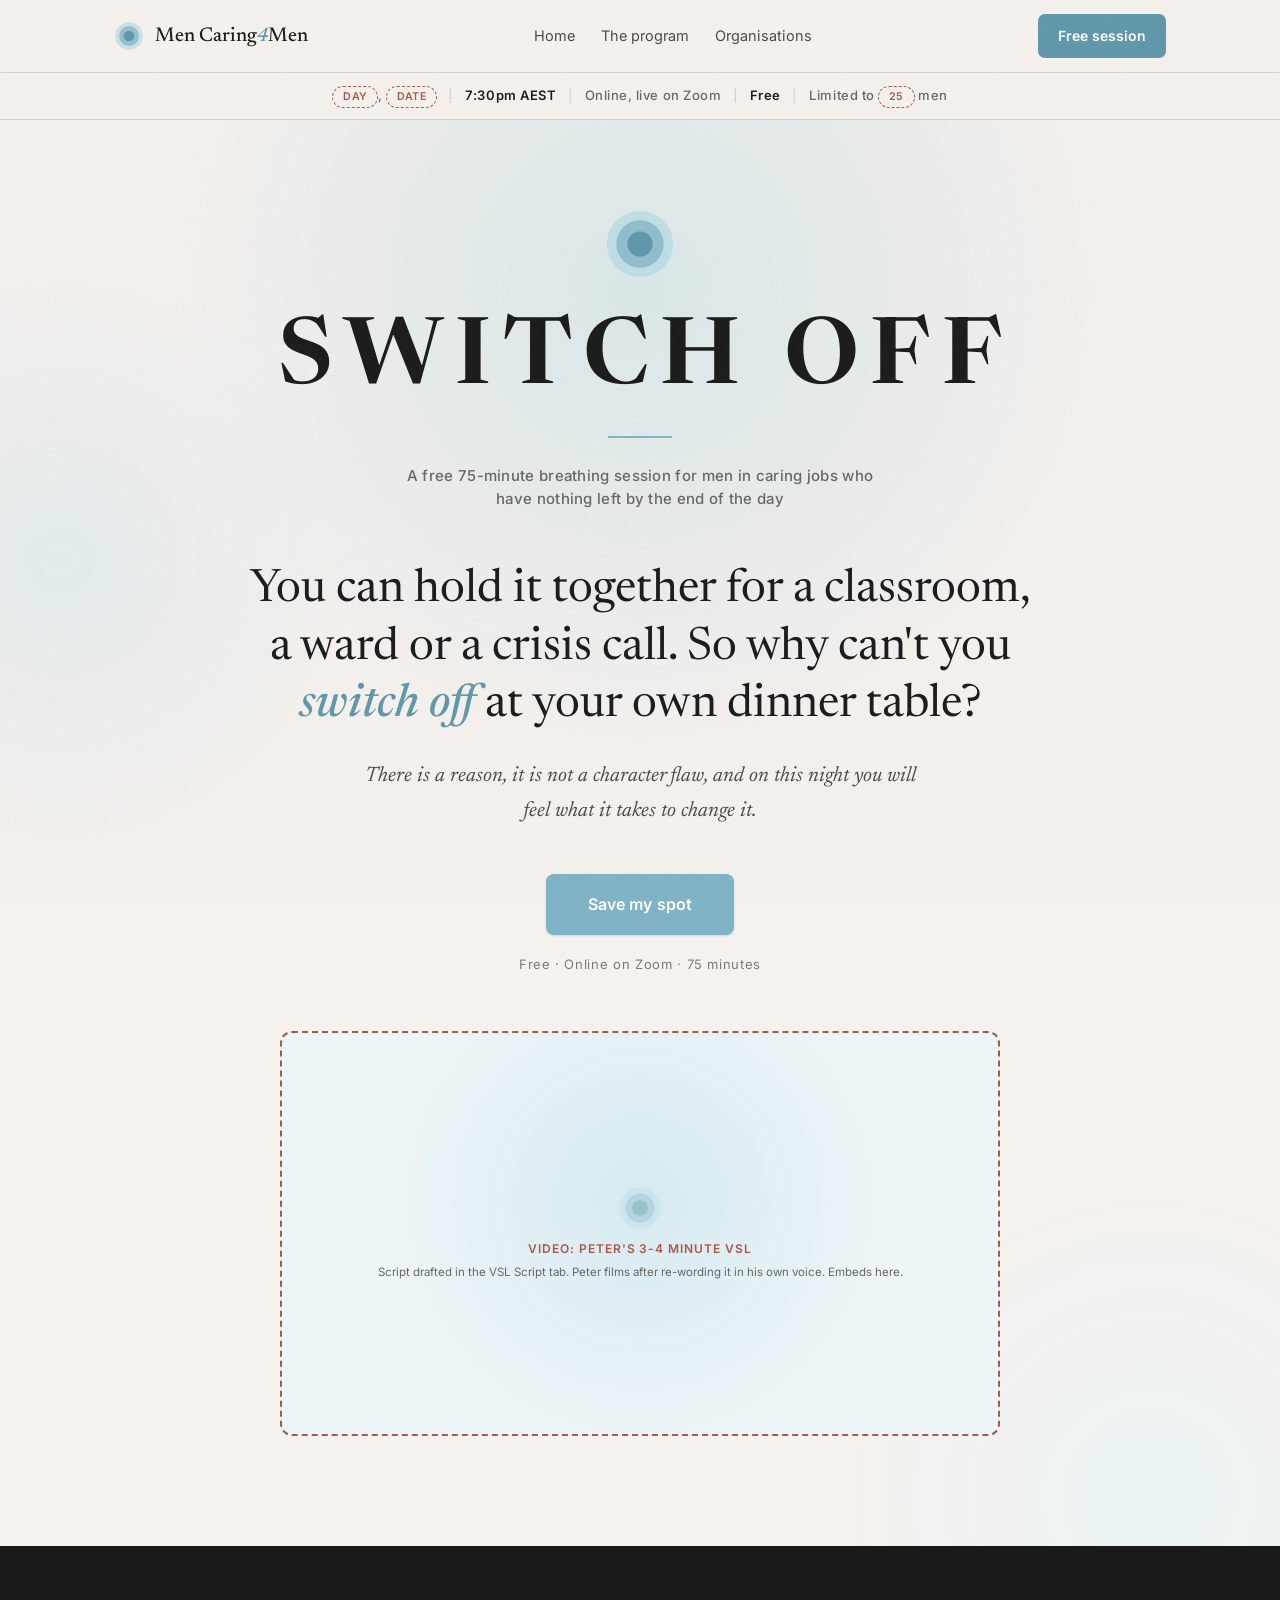
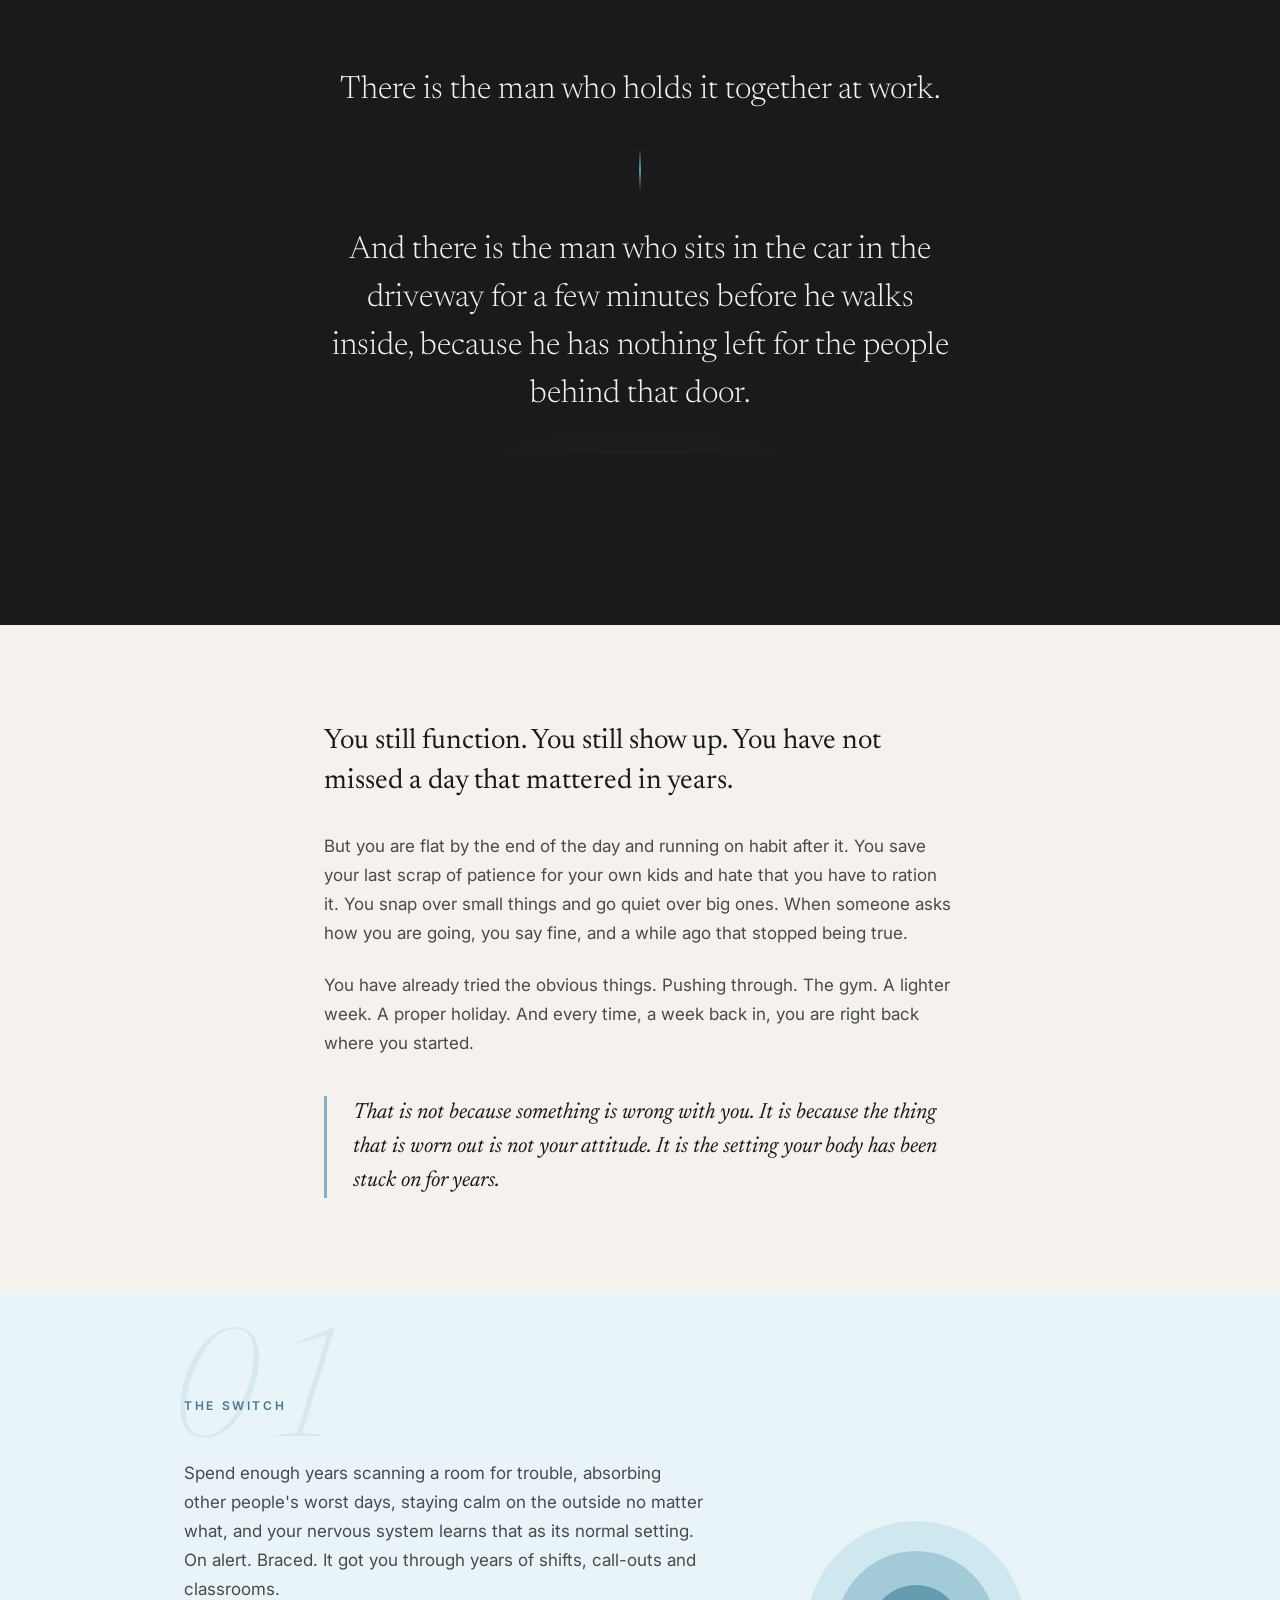
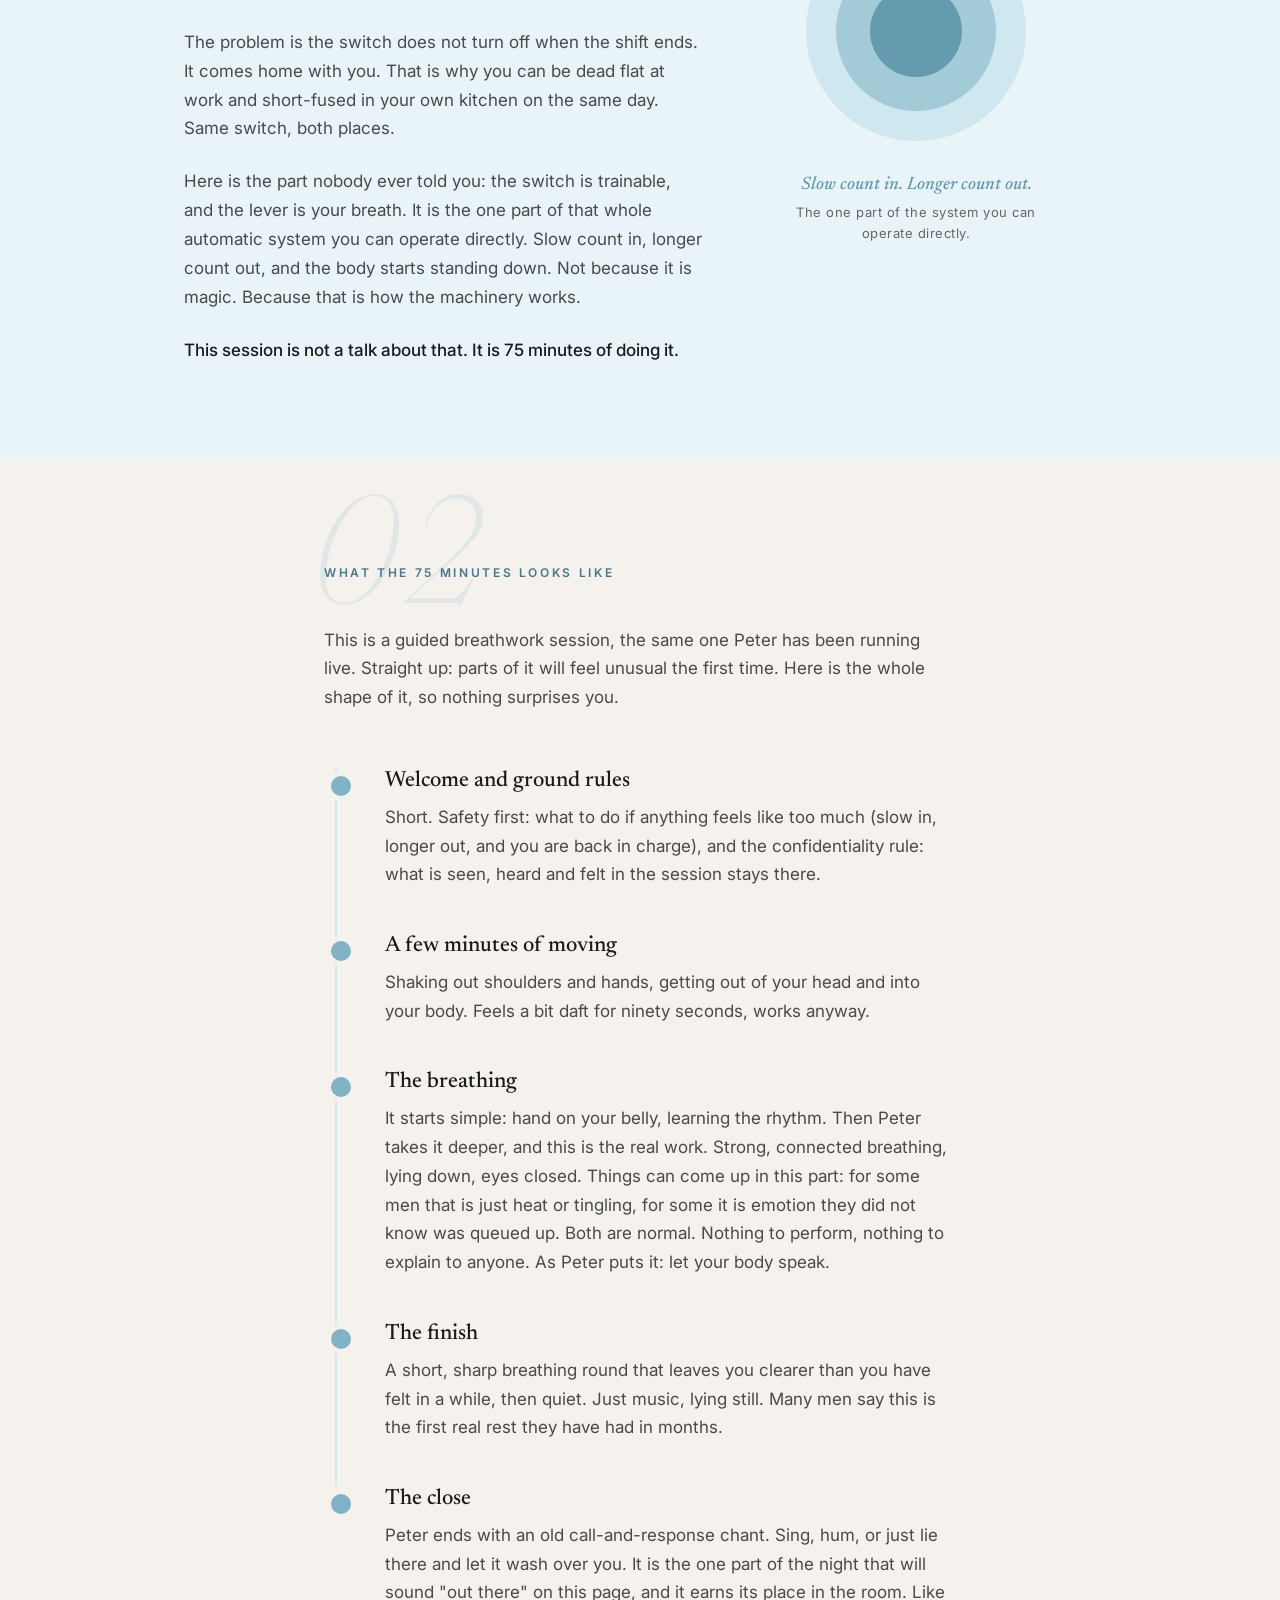
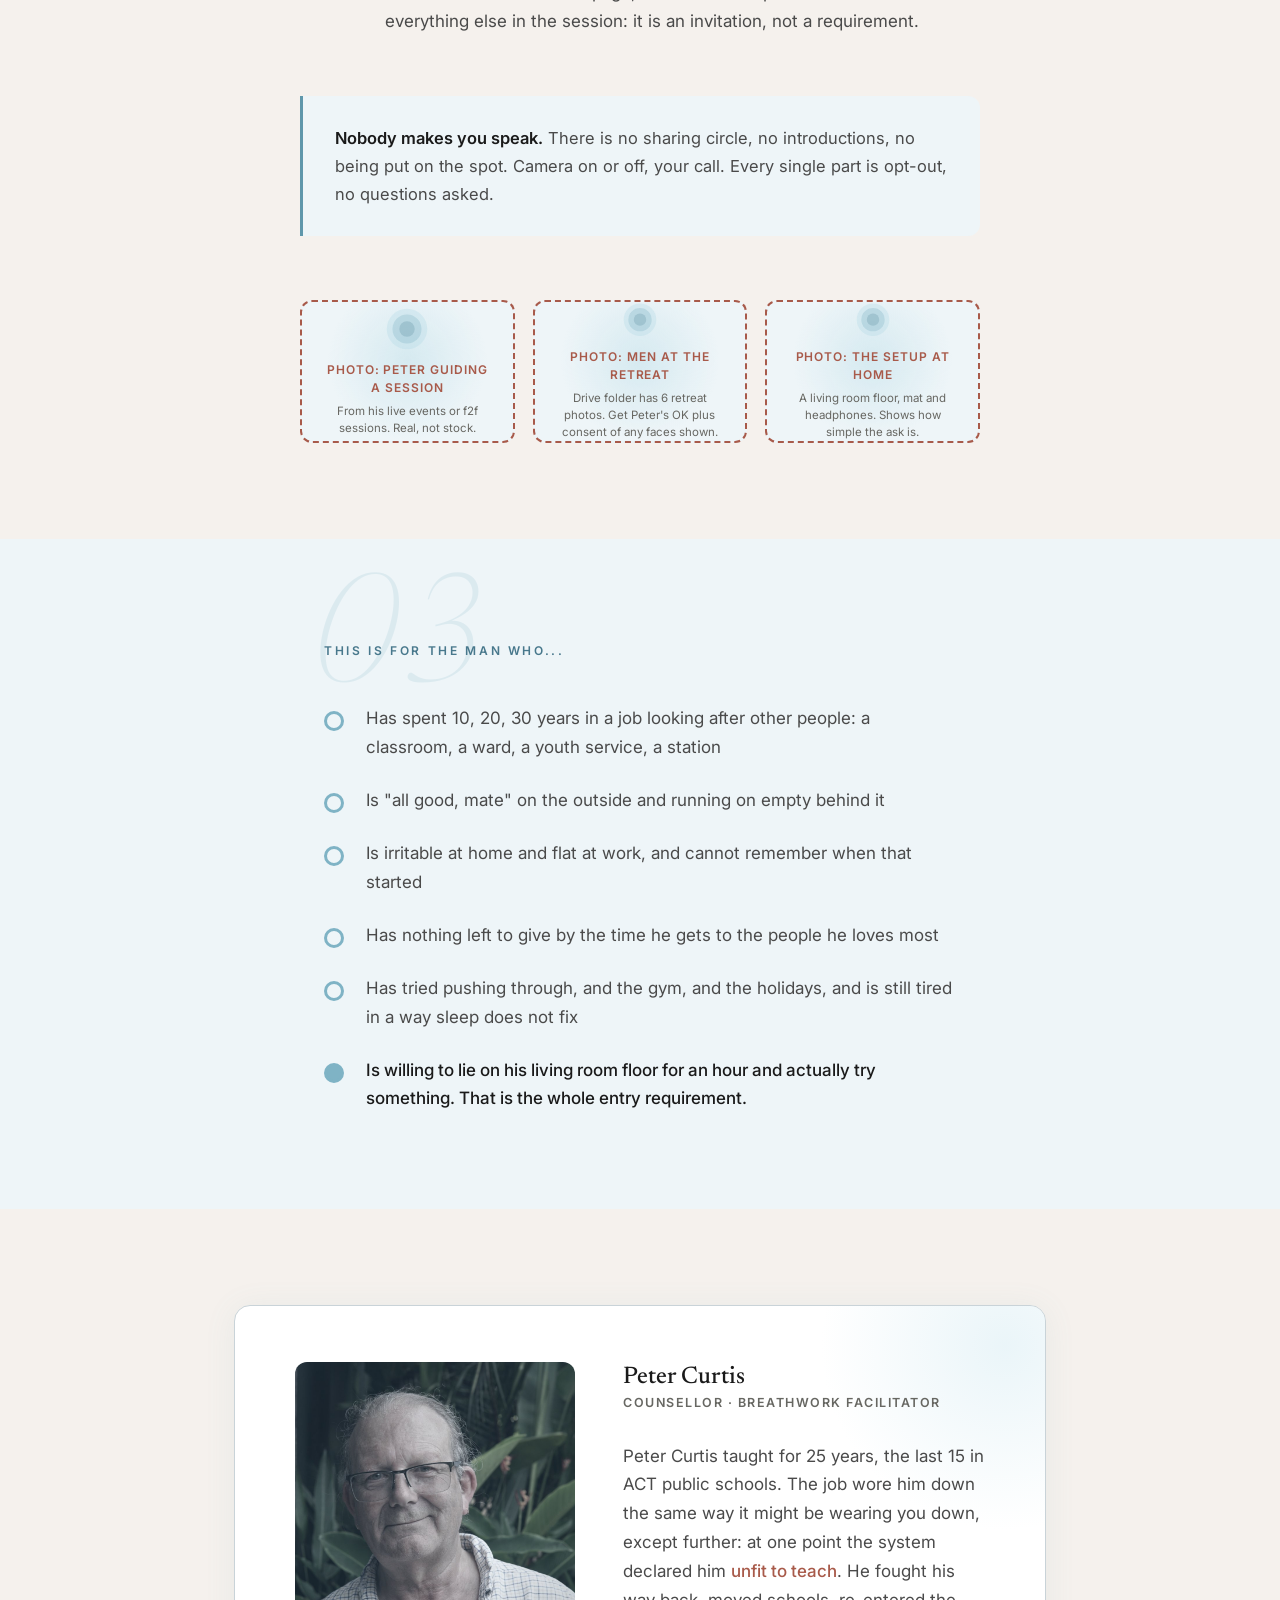
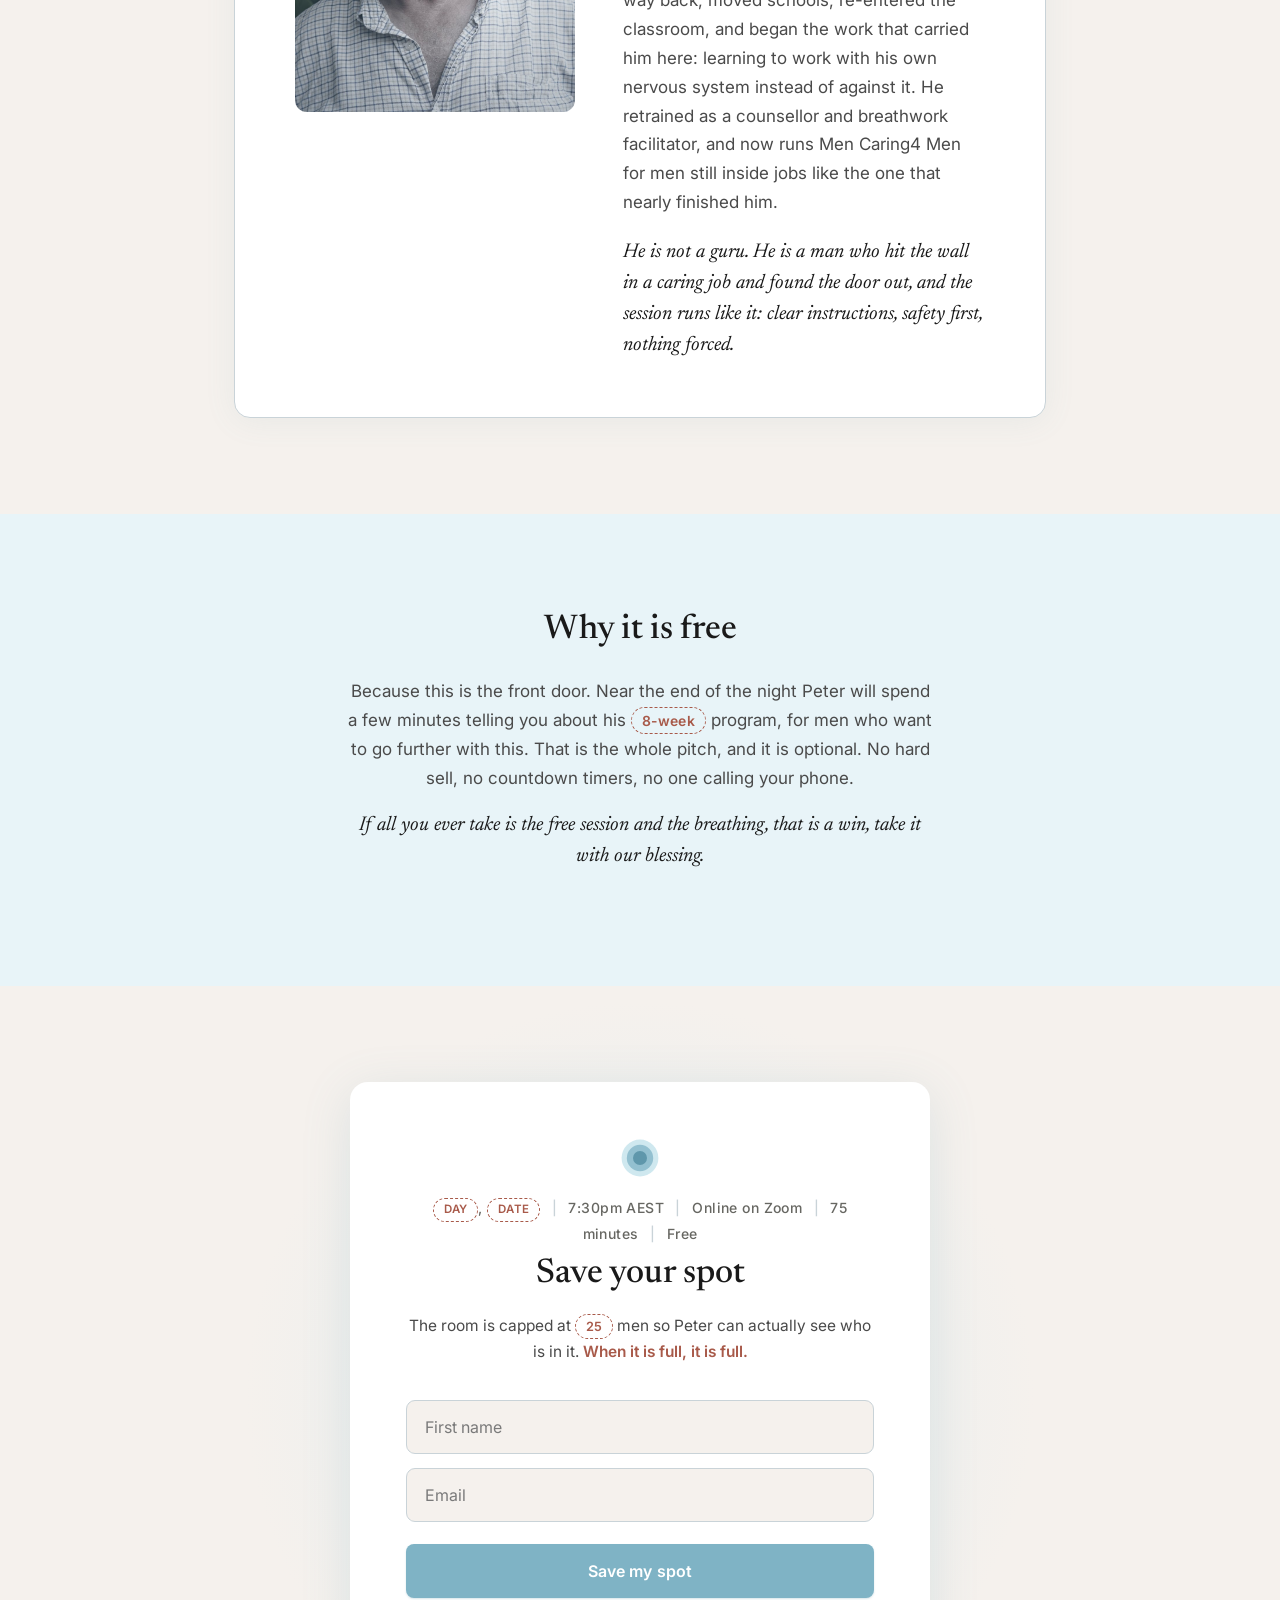
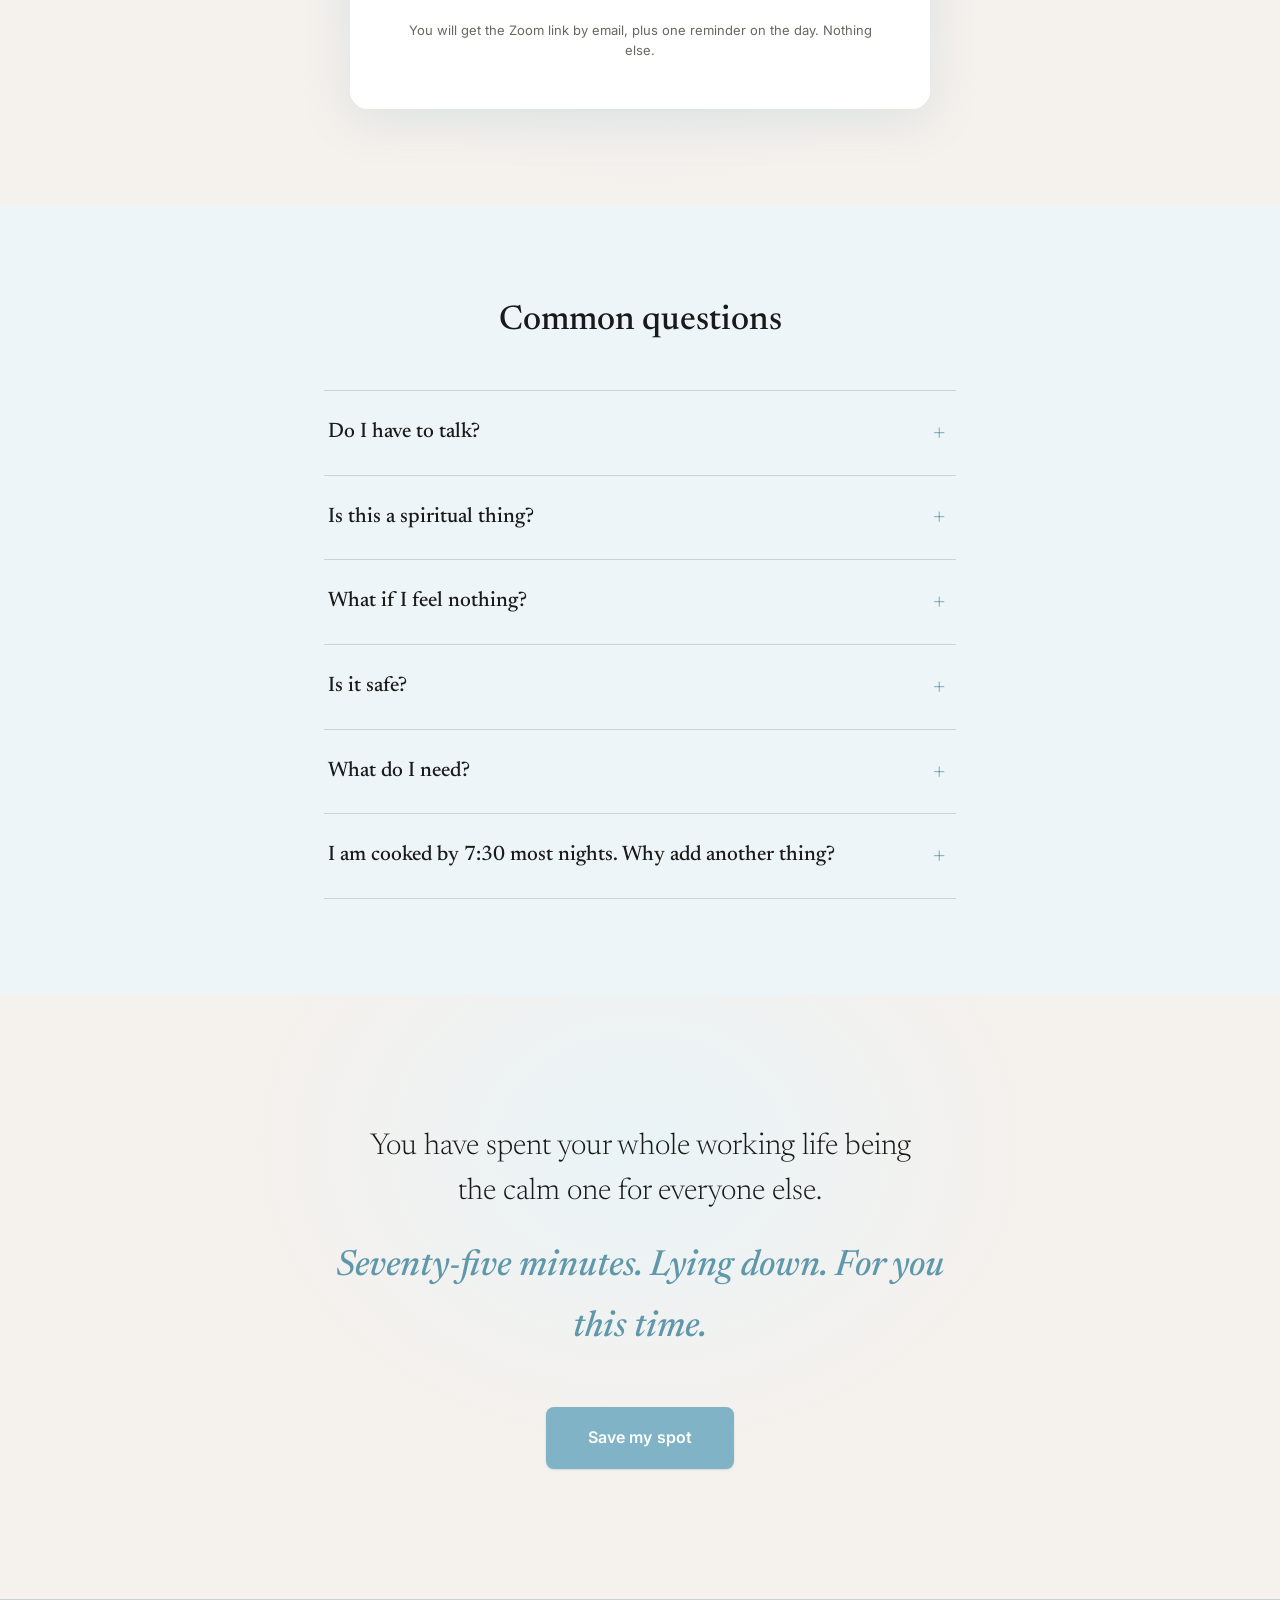
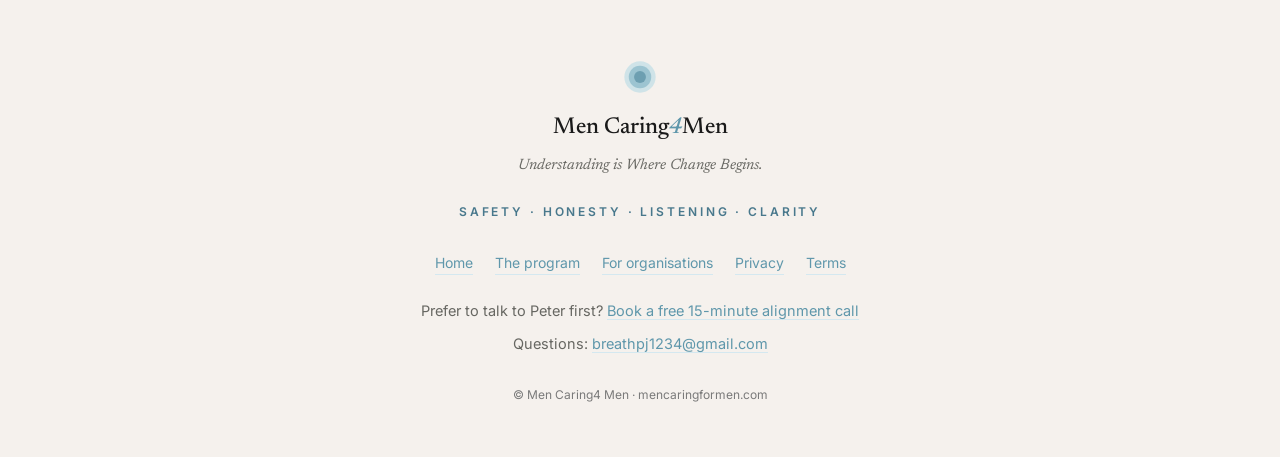
==== commit e3a9d5e7: "One menu on every page: Home, The program, Organisations, Free session The menu no longer changes pe" ====
--- a/event.html
+++ b/event.html
@@ -25,6 +25,25 @@
 </head>
 <body>
 
+<nav class="nav">
+  <div class="nav-in">
+    <a class="brand" href="index.html">
+      <svg viewBox="0 0 512 512" aria-hidden="true">
+        <circle cx="256" cy="256" r="235.52" fill="#a8d5e2" opacity="0.55"/>
+        <circle cx="256" cy="256" r="168.96" fill="#7fb3c5" opacity="0.75"/>
+        <circle cx="256" cy="256" r="89.6" fill="#5f97ab"/>
+      </svg>
+      <span class="wm">Men Caring<i>4</i>Men</span>
+    </a>
+    <ul>
+      <li><a href="index.html">Home</a></li>
+      <li><a href="program.html">The program</a></li>
+      <li><a href="organisations.html">Organisations</a></li>
+    </ul>
+    <a class="nav-cta" href="event.html" aria-current="page">Free session</a>
+  </div>
+</nav>
+
 <!-- SECTION 1: DATE STRIP -->
 <div class="datestrip">
   <span class="chip">DAY</span>, <span class="chip">DATE</span>
--- a/assets/mc4m.css
+++ b/assets/mc4m.css
@@ -226,9 +226,6 @@
   font-weight:500;
   color:var(--muted-sm);
   letter-spacing:.04em;
-  position:sticky;
-  top:0;
-  z-index:50;
 }
 .datestrip .sep{color:var(--line);margin:0 8px}
 .datestrip strong{color:var(--ink);font-weight:600}
@@ -999,3 +996,6 @@
 /* real portrait (replaces the dashed placeholder) */
 .peter-photo{display:block;width:100%;height:auto;aspect-ratio:4/5;object-fit:cover;object-position:50% 30%;border-radius:12px}
 @media (max-width:760px){.peter-grid .peter-photo{max-width:280px;margin:0 auto}}
+
+/* the sitewide menu is the one sticky bar; the CTA shows when you are on the event page */
+.nav .nav-cta[aria-current]{background:var(--blue-deep);color:#fff}
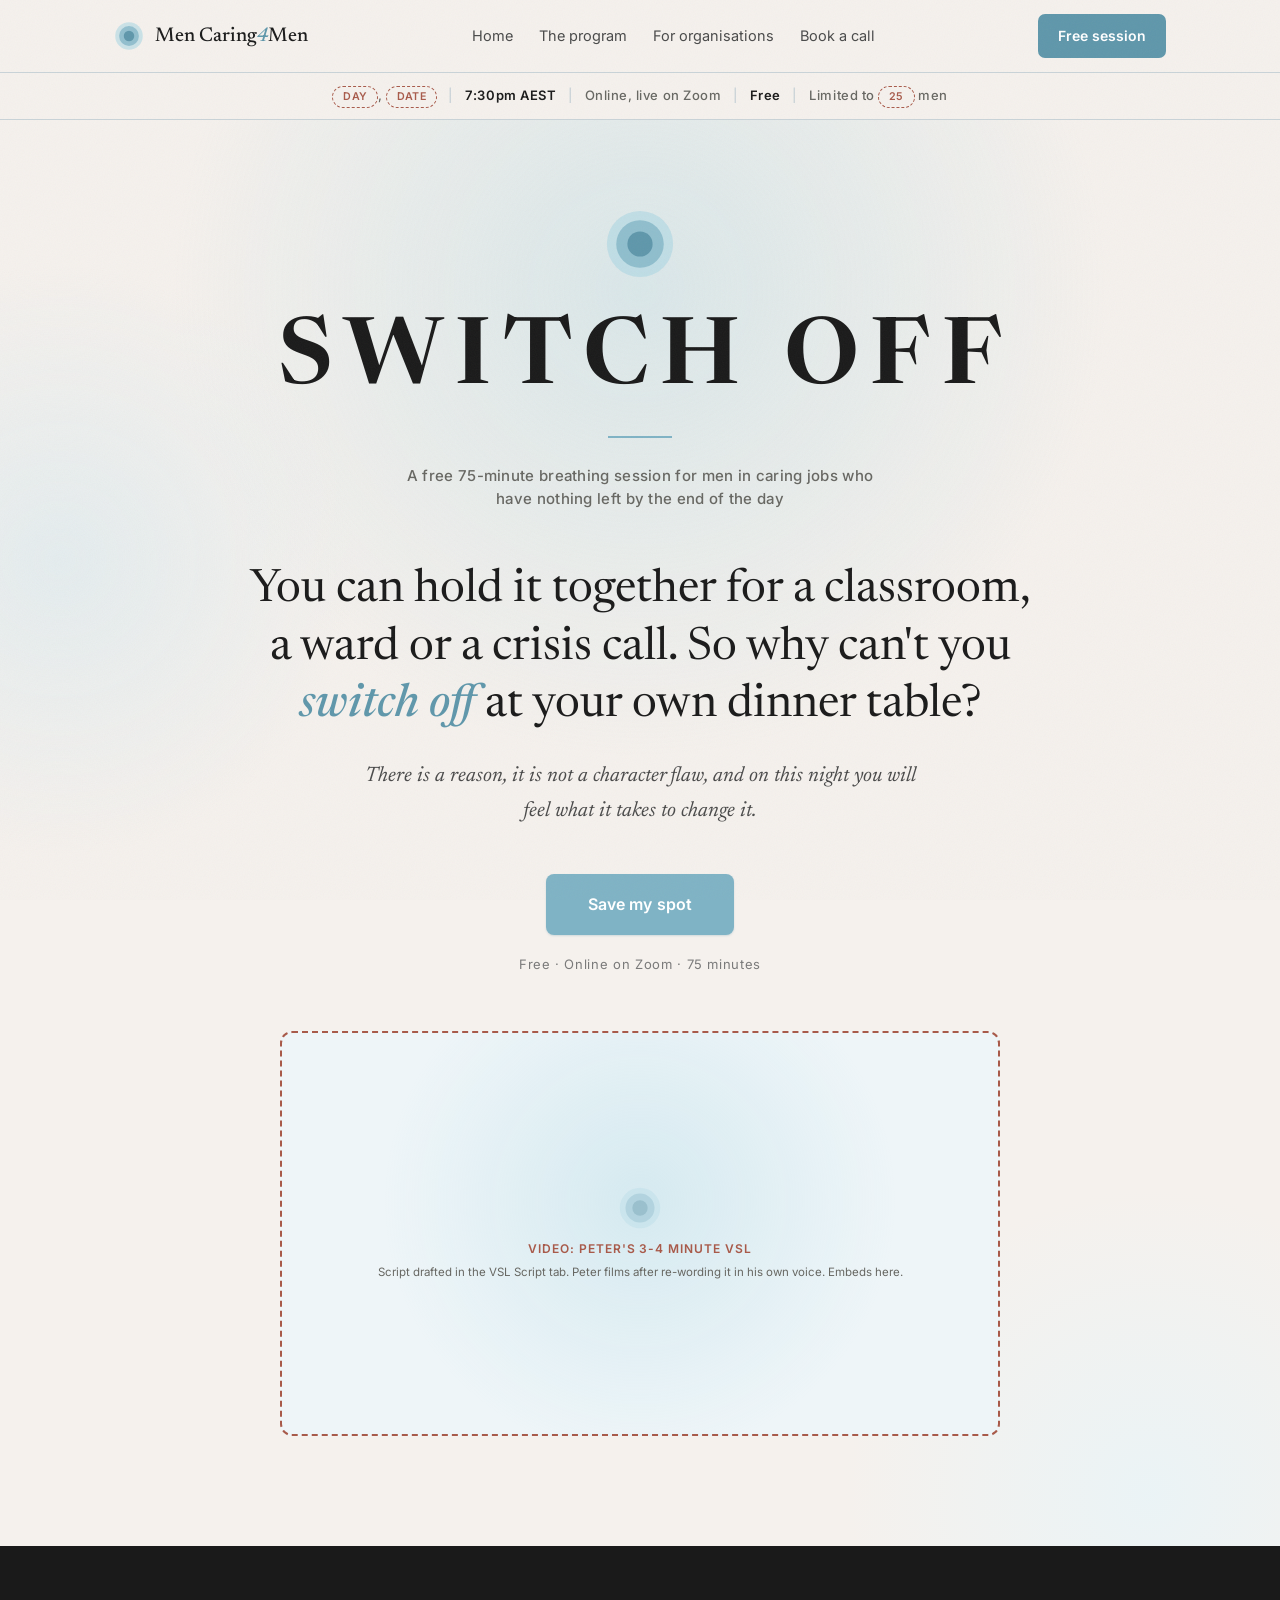
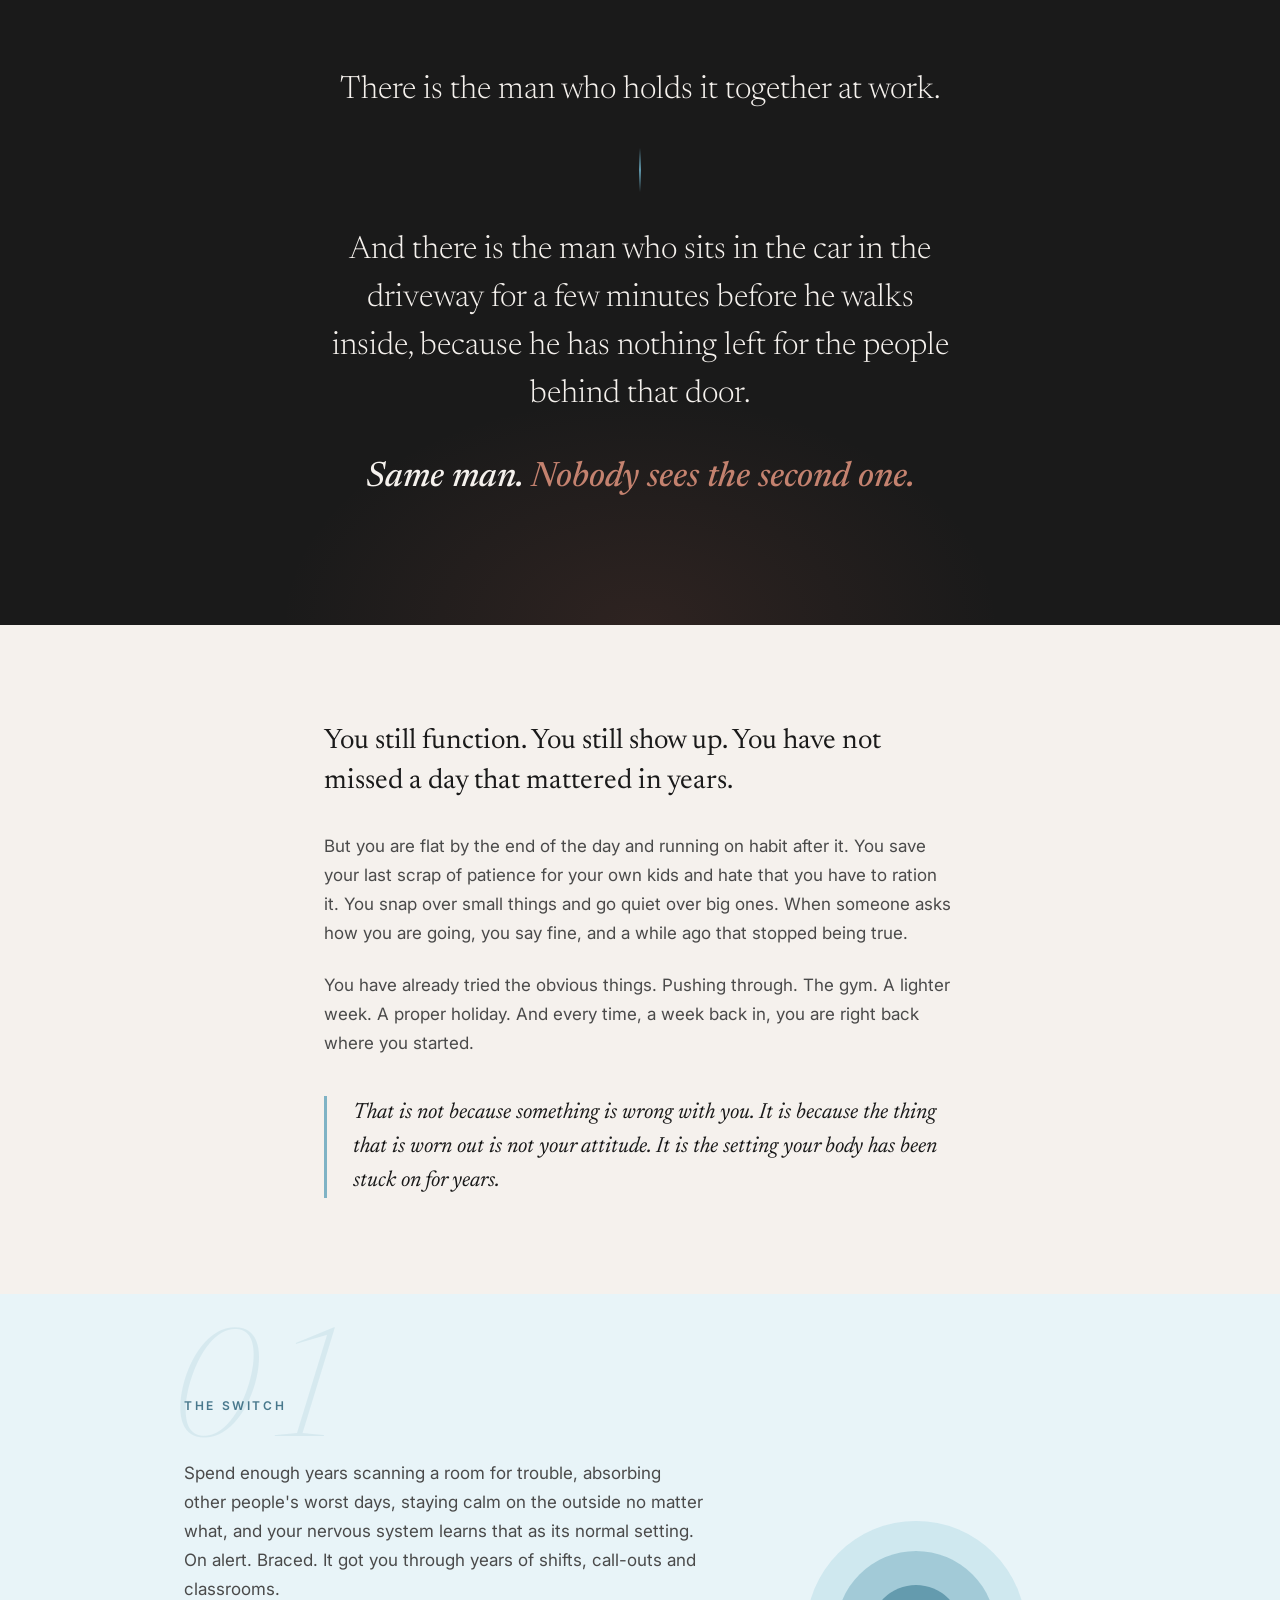
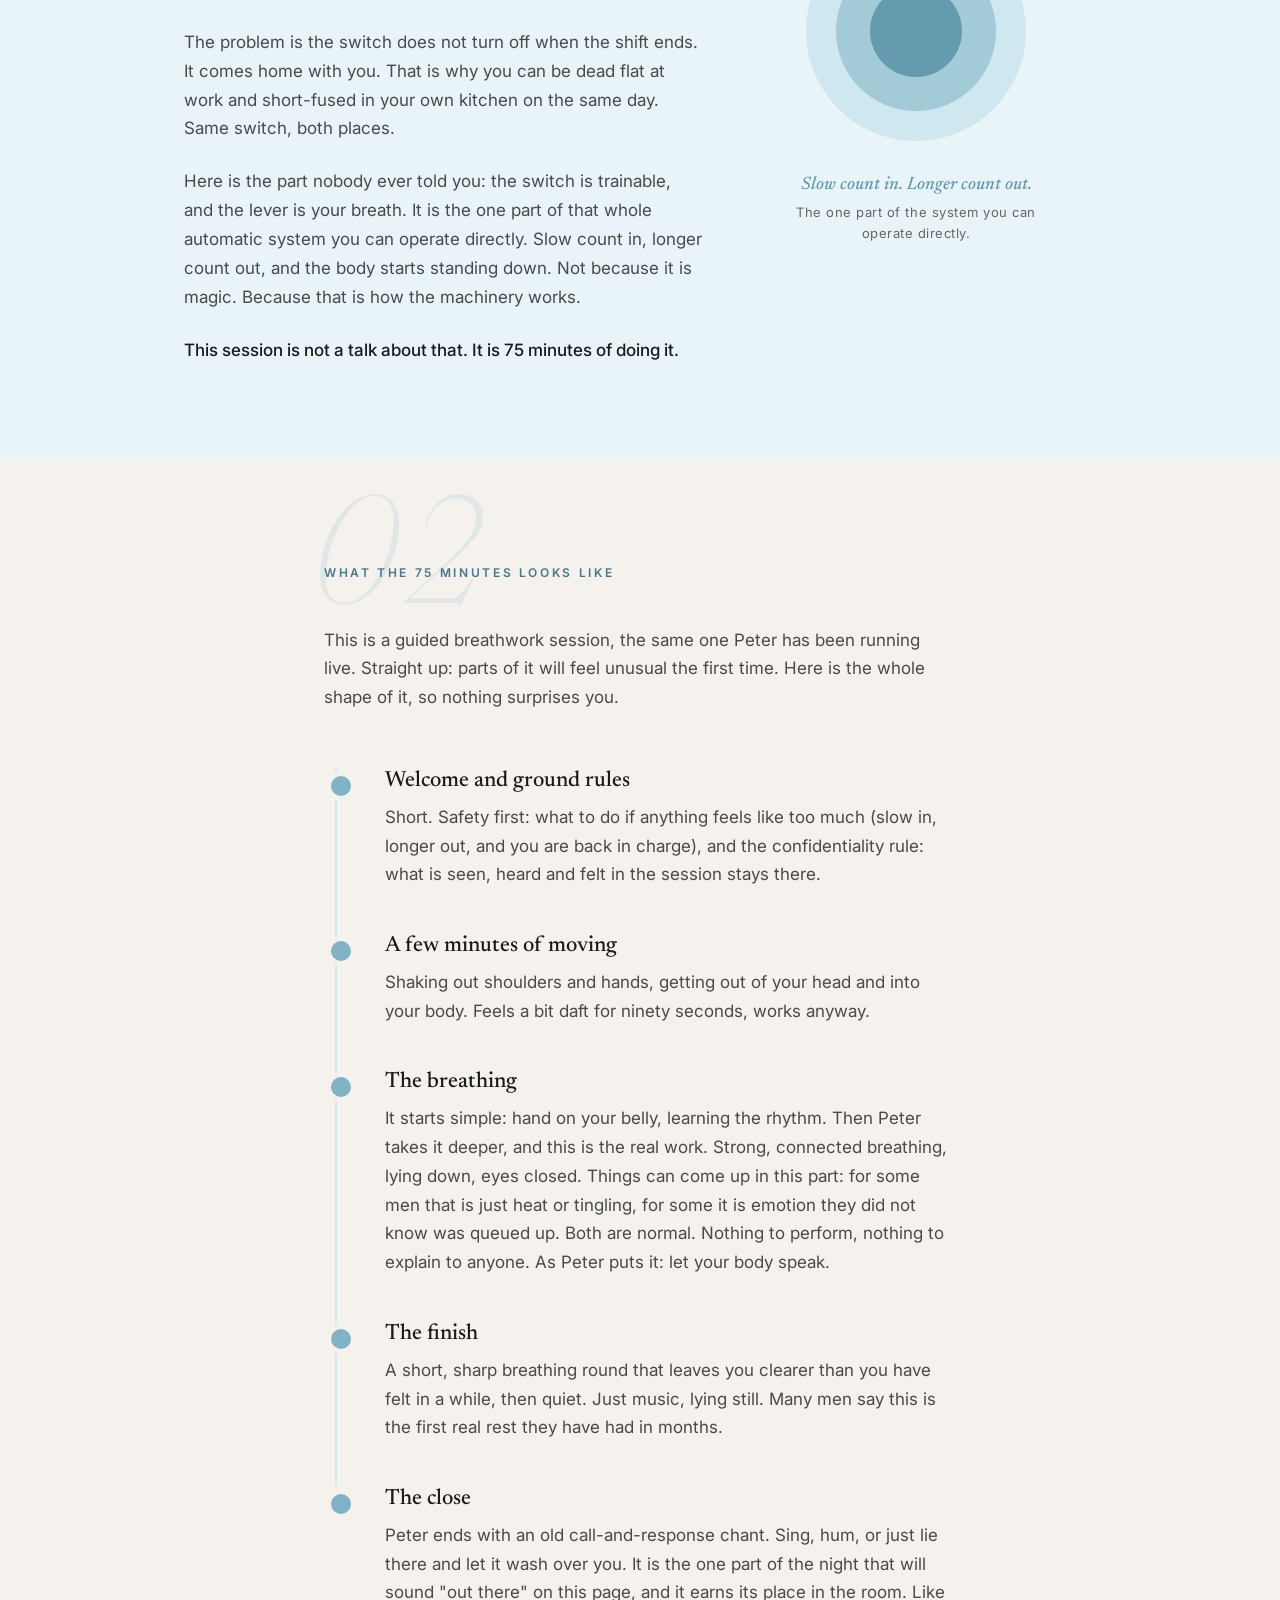
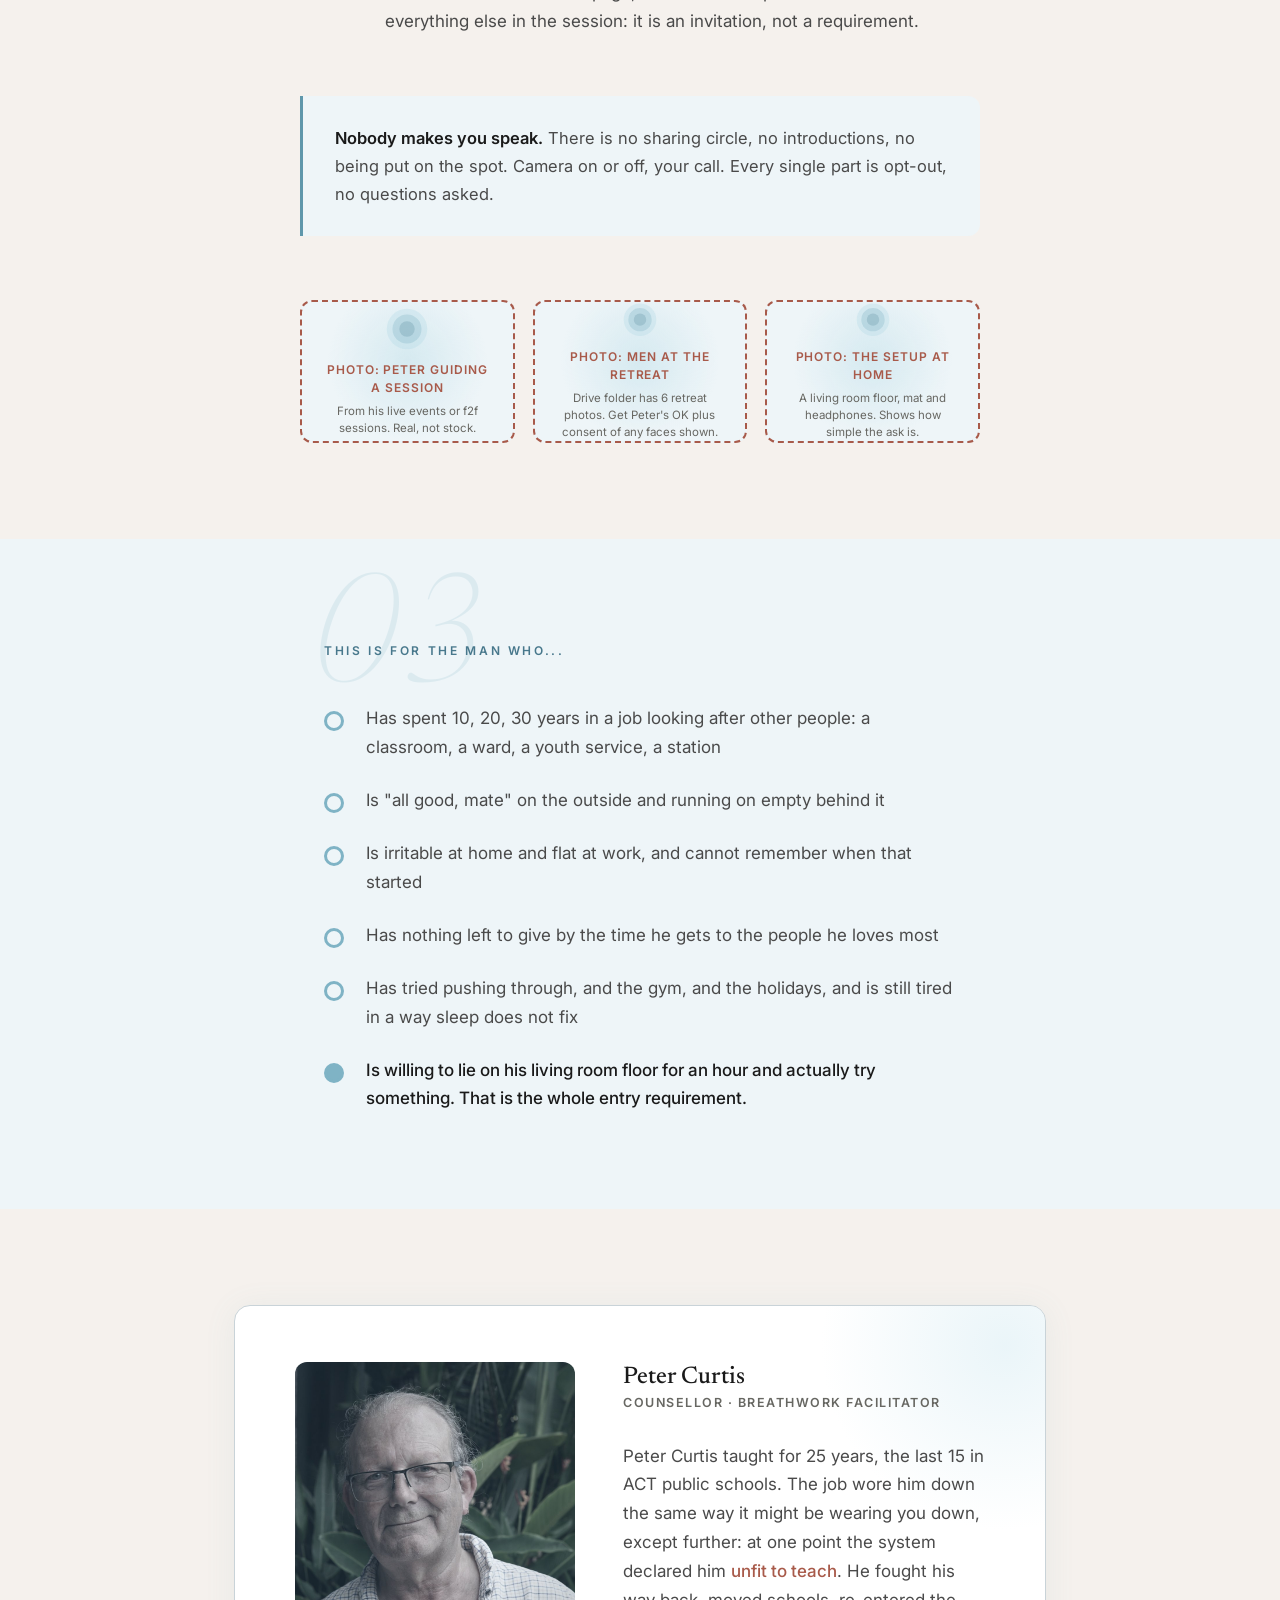
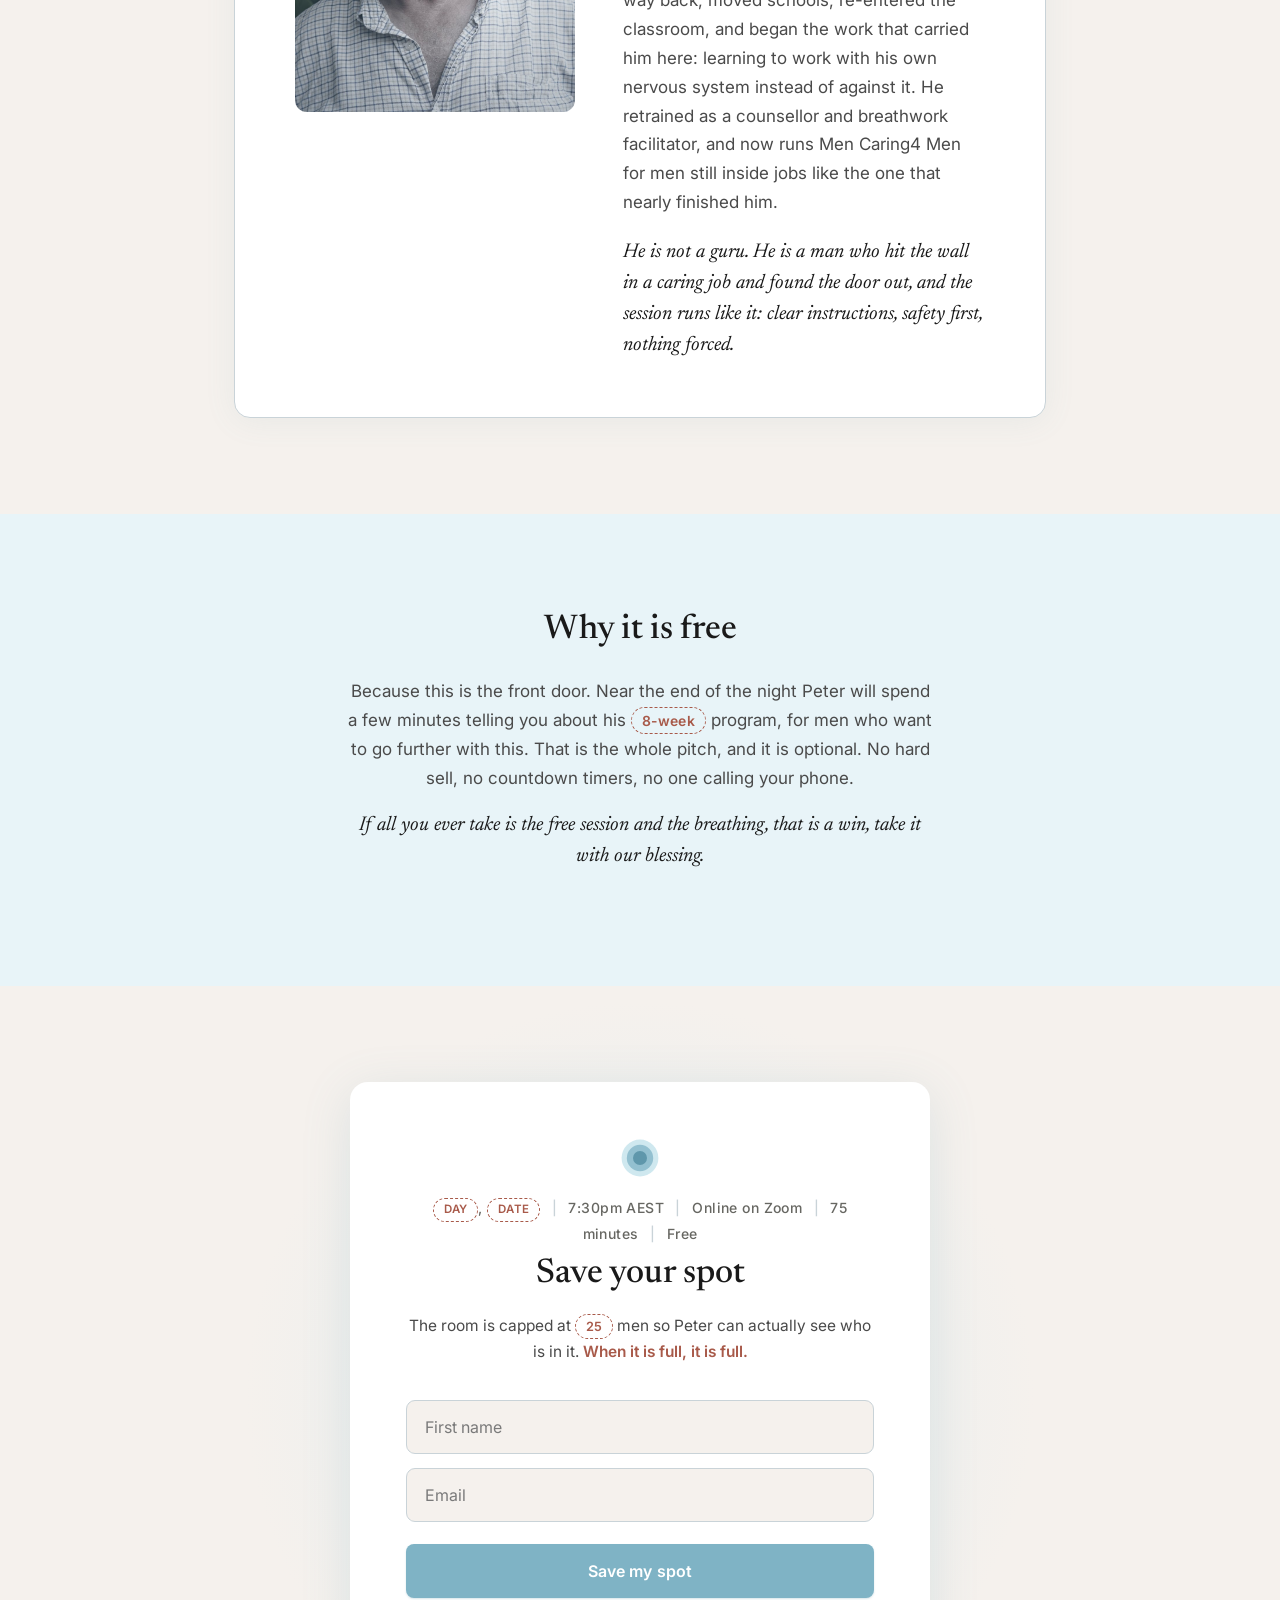
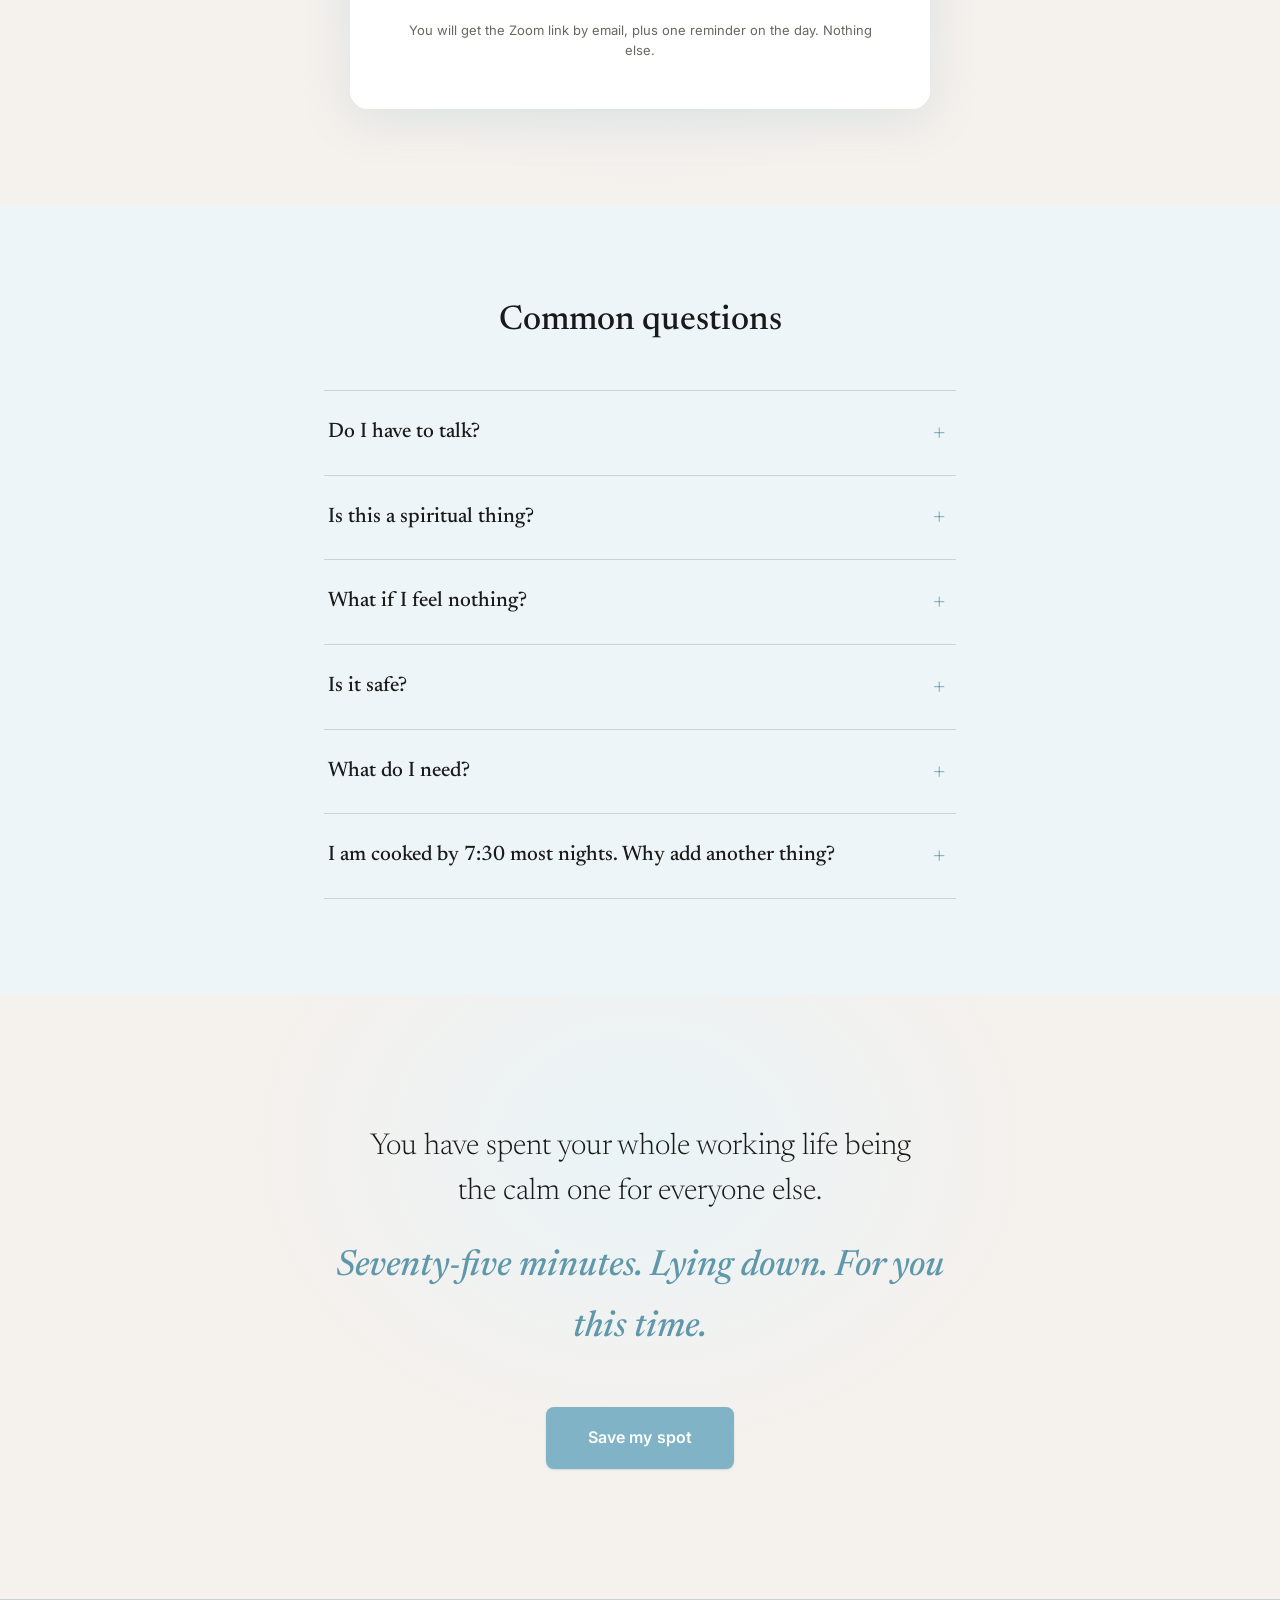
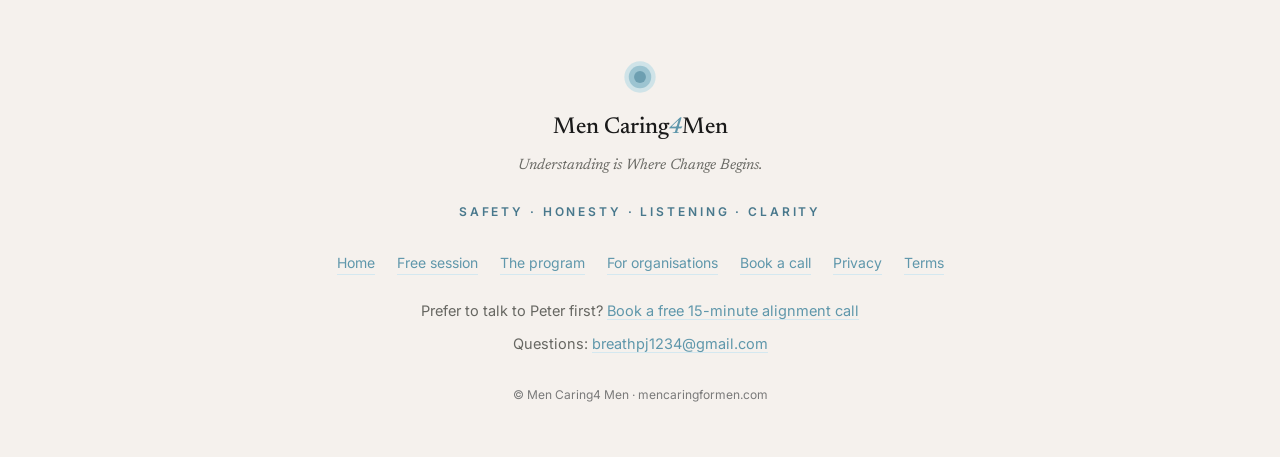
==== commit 3fcb2829: "Menu and footer built from the site's content, identical on every page Menu: Home, The program, For " ====
--- a/event.html
+++ b/event.html
@@ -38,7 +38,8 @@
     <ul>
       <li><a href="index.html">Home</a></li>
       <li><a href="program.html">The program</a></li>
-      <li><a href="organisations.html">Organisations</a></li>
+      <li><a href="organisations.html">For organisations</a></li>
+      <li><a href="https://calendly.com/breathpj1234/align">Book a call</a></li>
     </ul>
     <a class="nav-cta" href="event.html" aria-current="page">Free session</a>
   </div>
@@ -331,8 +332,10 @@
     <p class="values">Safety &middot; Honesty &middot; Listening &middot; Clarity</p>
     <p class="flinks">
       <a href="index.html">Home</a>
+      <a href="event.html">Free session</a>
       <a href="program.html">The program</a>
       <a href="organisations.html">For organisations</a>
+      <a href="https://calendly.com/breathpj1234/align">Book a call</a>
       <a href="privacy.html">Privacy</a>
       <a href="terms.html">Terms</a>
     </p>
--- a/assets/mc4m.css
+++ b/assets/mc4m.css
@@ -999,3 +999,20 @@
 
 /* the sitewide menu is the one sticky bar; the CTA shows when you are on the event page */
 .nav .nav-cta[aria-current]{background:var(--blue-deep);color:#fff}
+
+/* phones: logo and button share the top row, the four menu items fit one row below */
+@media (max-width:420px){
+  .nav-in{padding-left:14px;padding-right:14px}
+  .nav ul{gap:10px;justify-content:space-between}
+  .nav ul a{font-size:13px}
+  .nav .brand .wm{font-size:17px}
+  .nav .nav-cta{padding:9px 14px;font-size:13.5px}
+}
+@media (max-width:345px){
+  .nav-in{padding-left:10px;padding-right:10px}
+  .nav ul{gap:6px}
+  .nav ul a{font-size:12px}
+  .nav .brand svg{width:24px;height:24px}
+  .nav .brand .wm{font-size:15px}
+  .nav .nav-cta{padding:8px 10px;font-size:12.5px}
+}
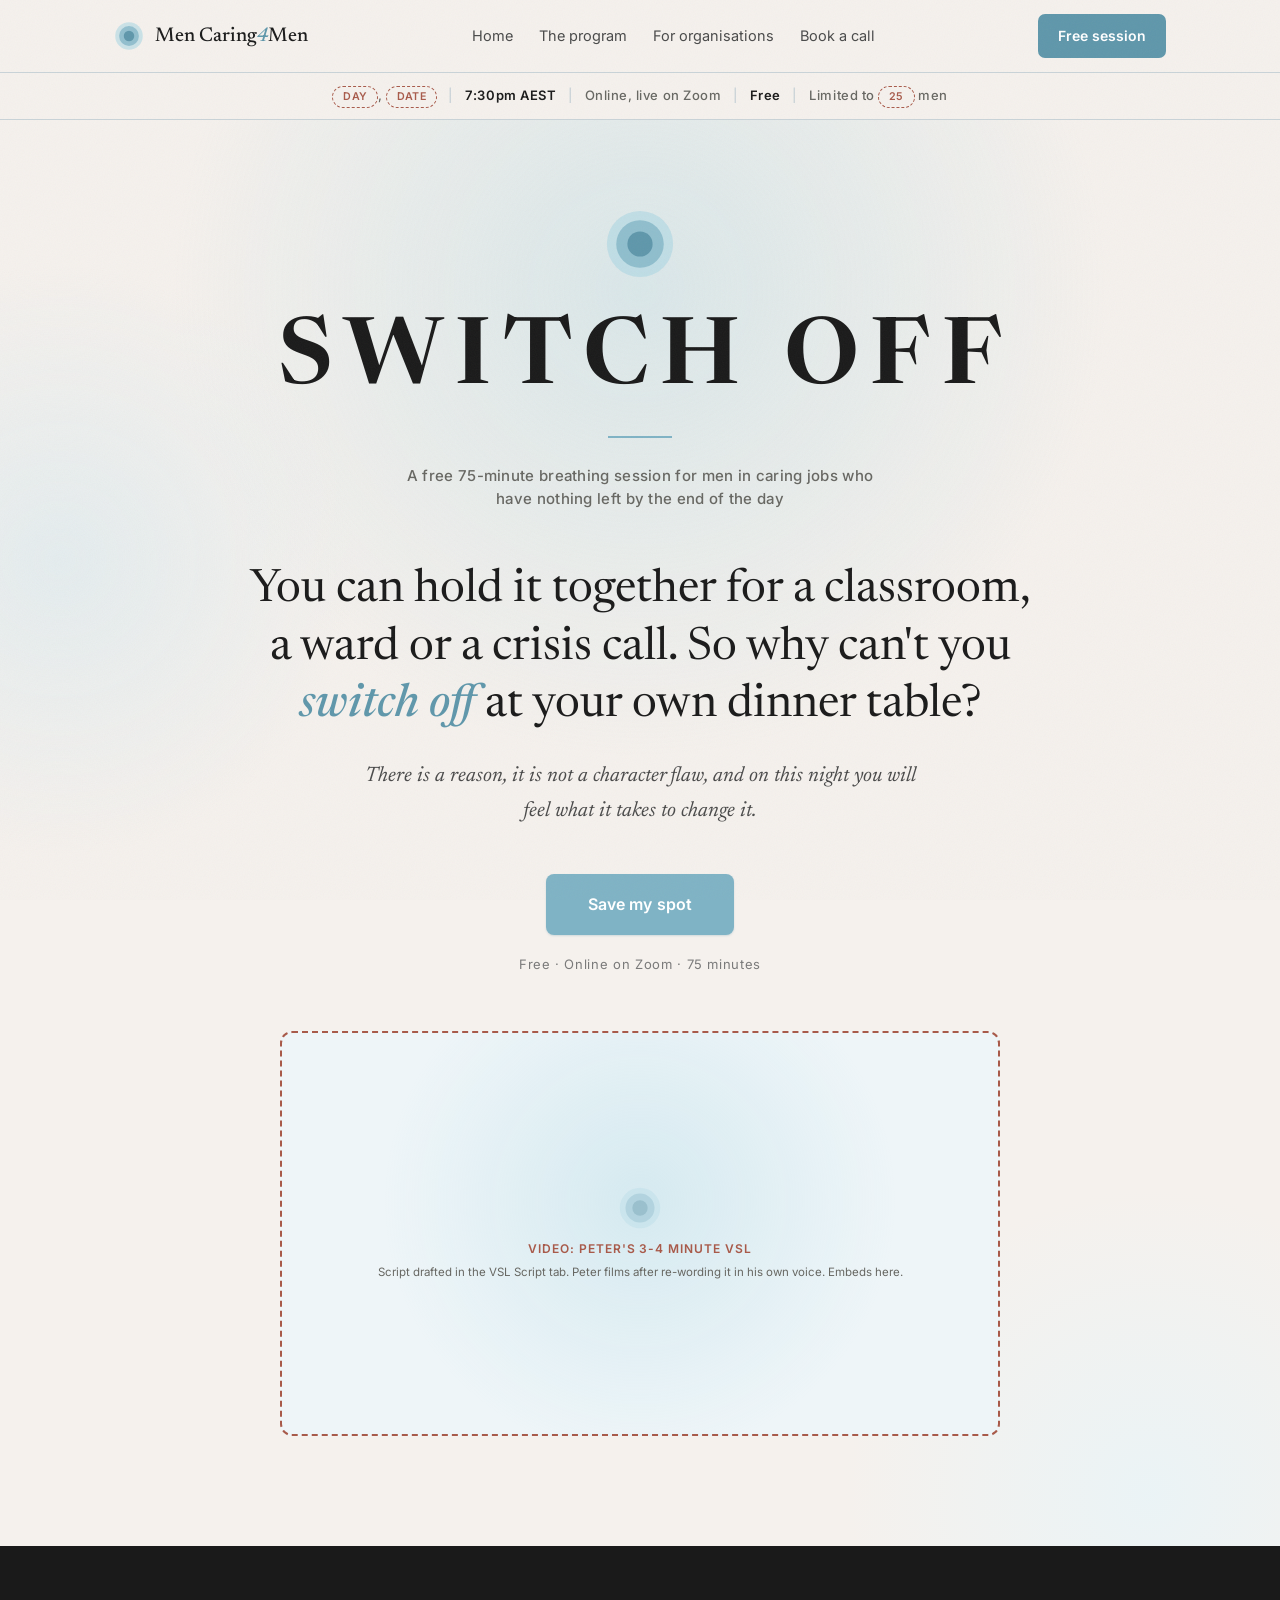
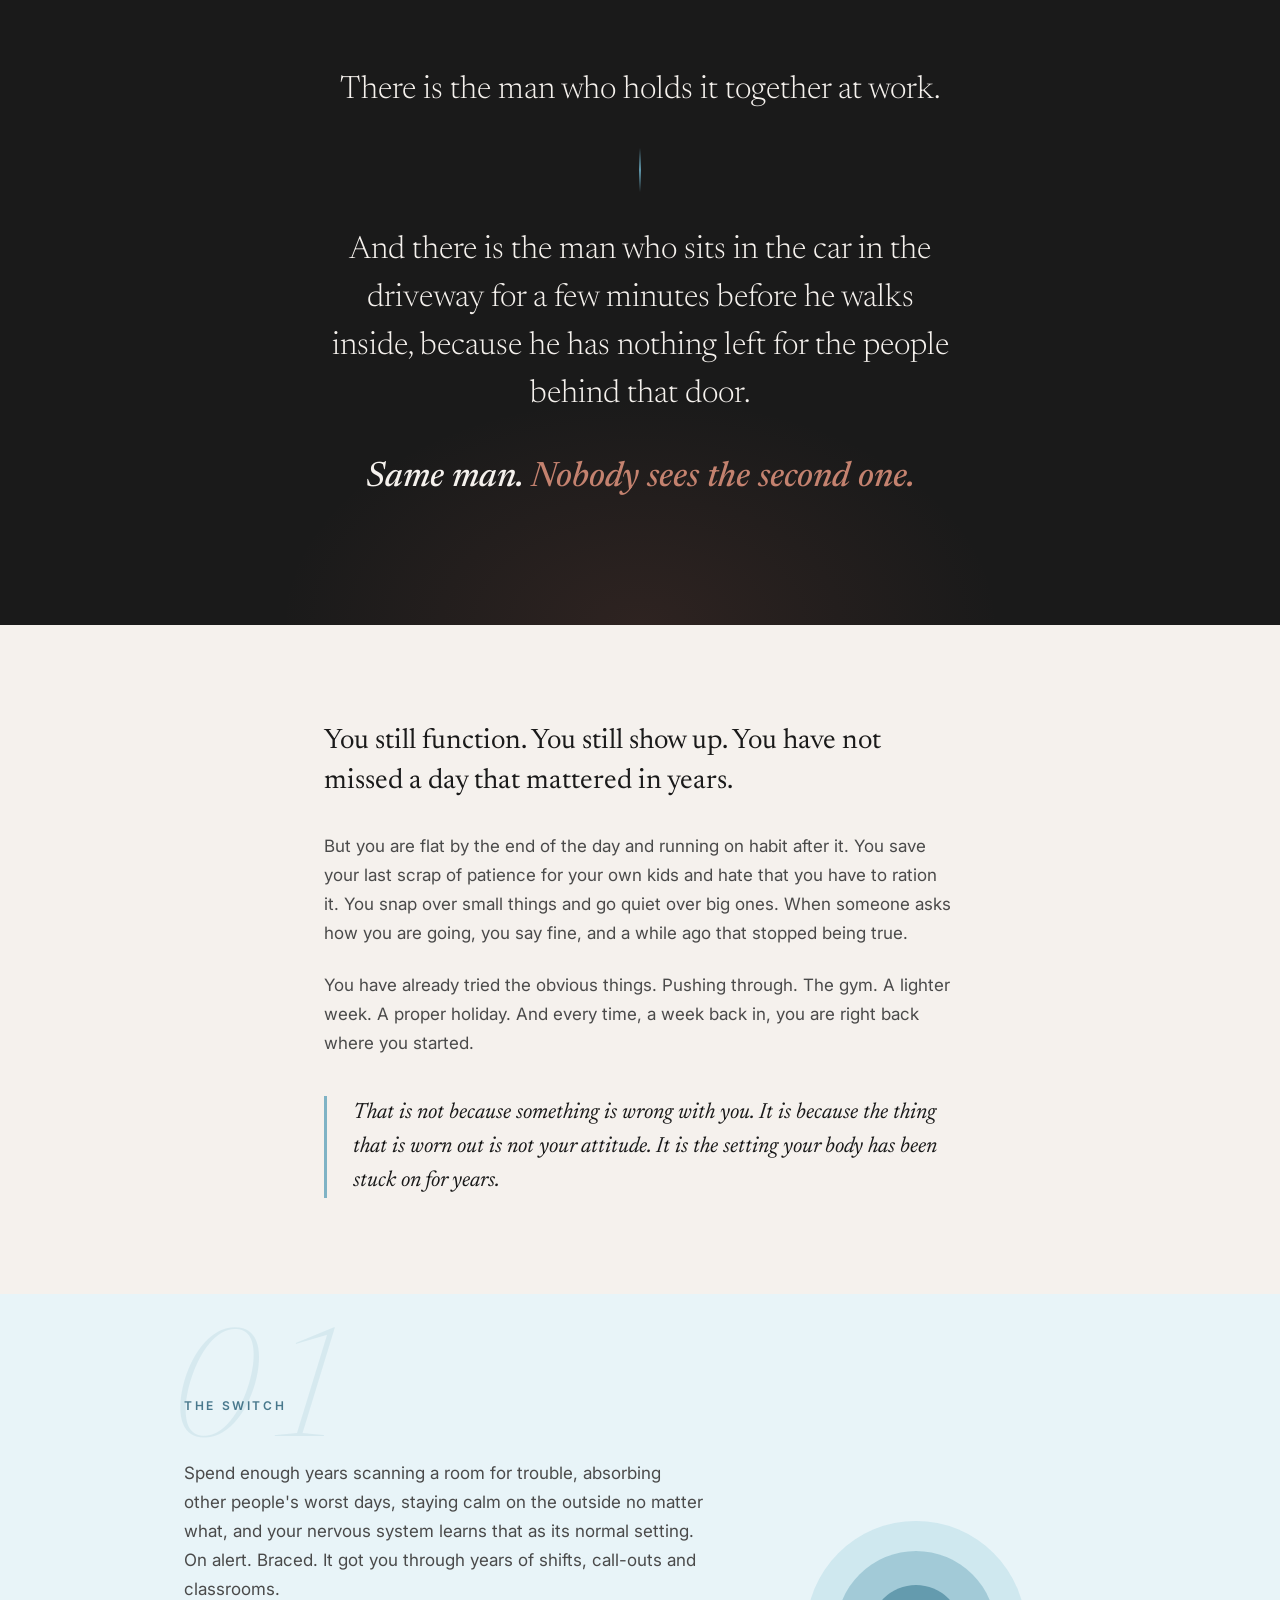
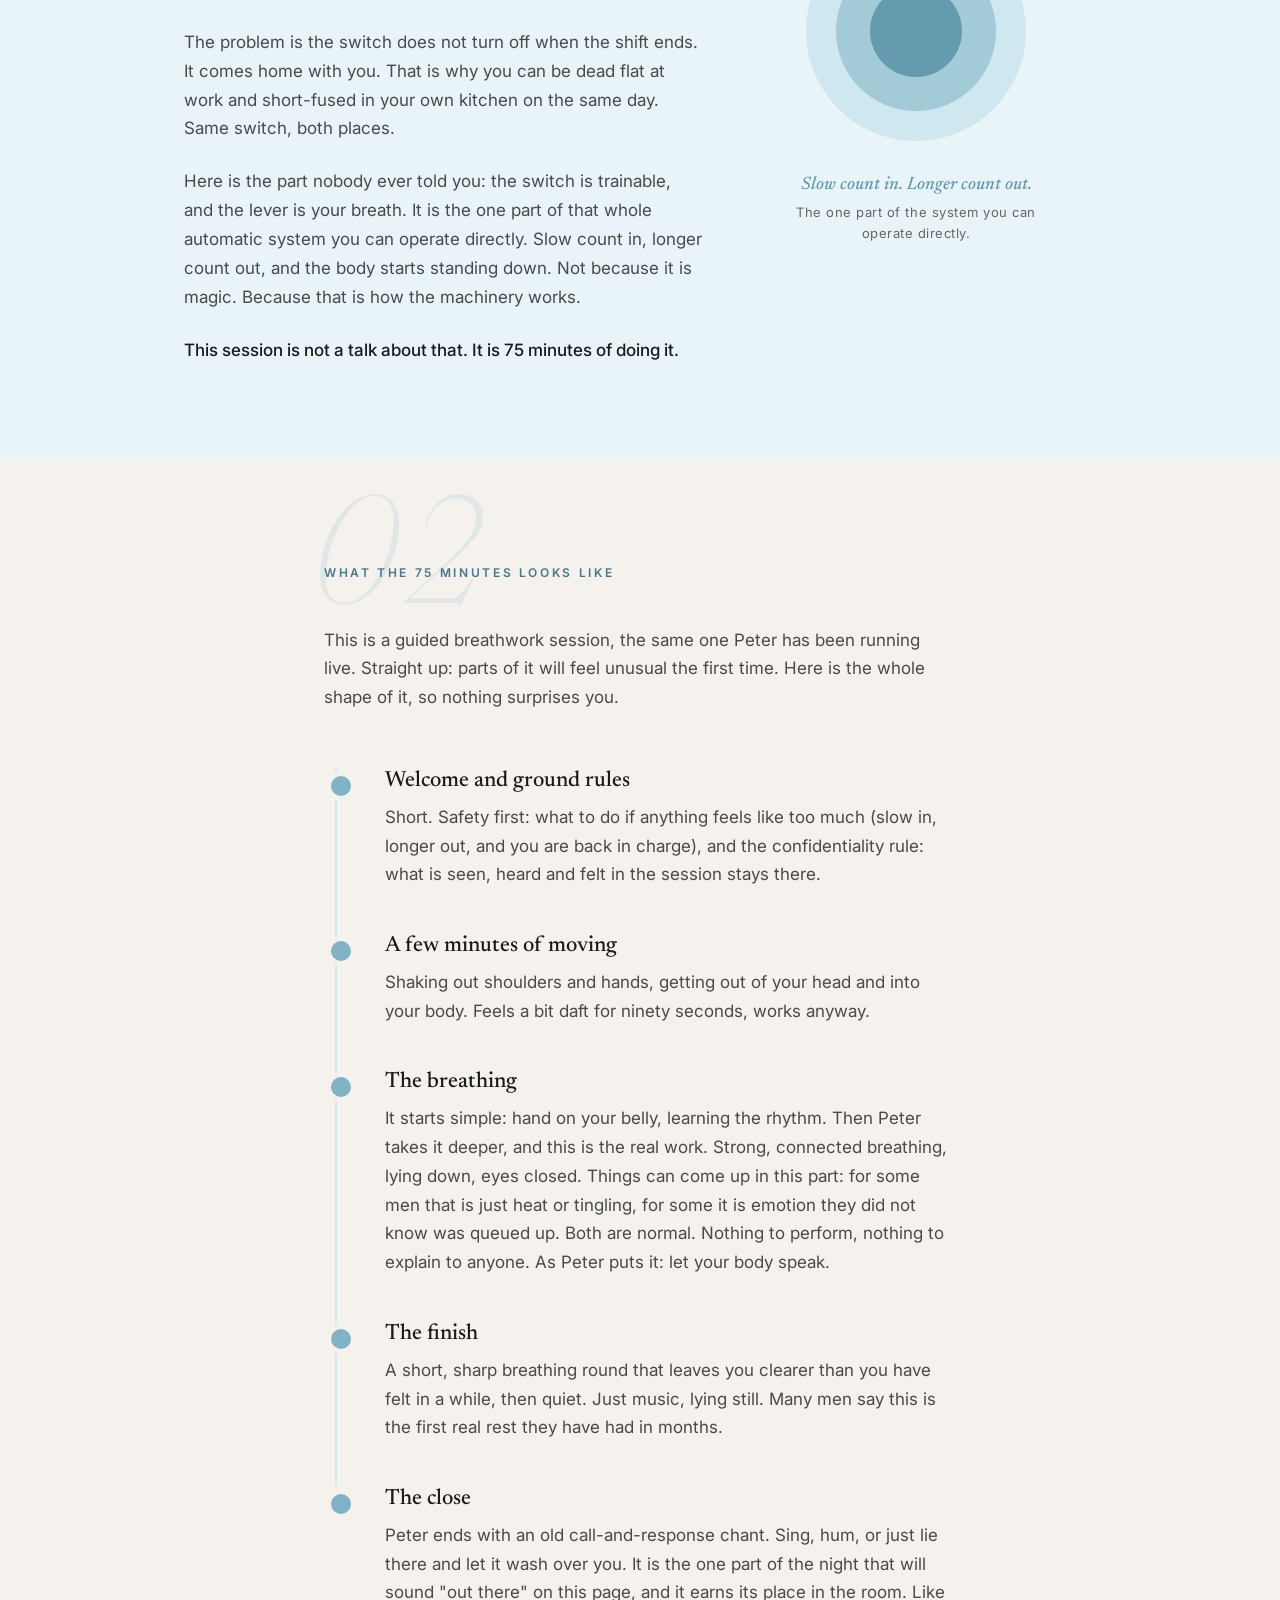
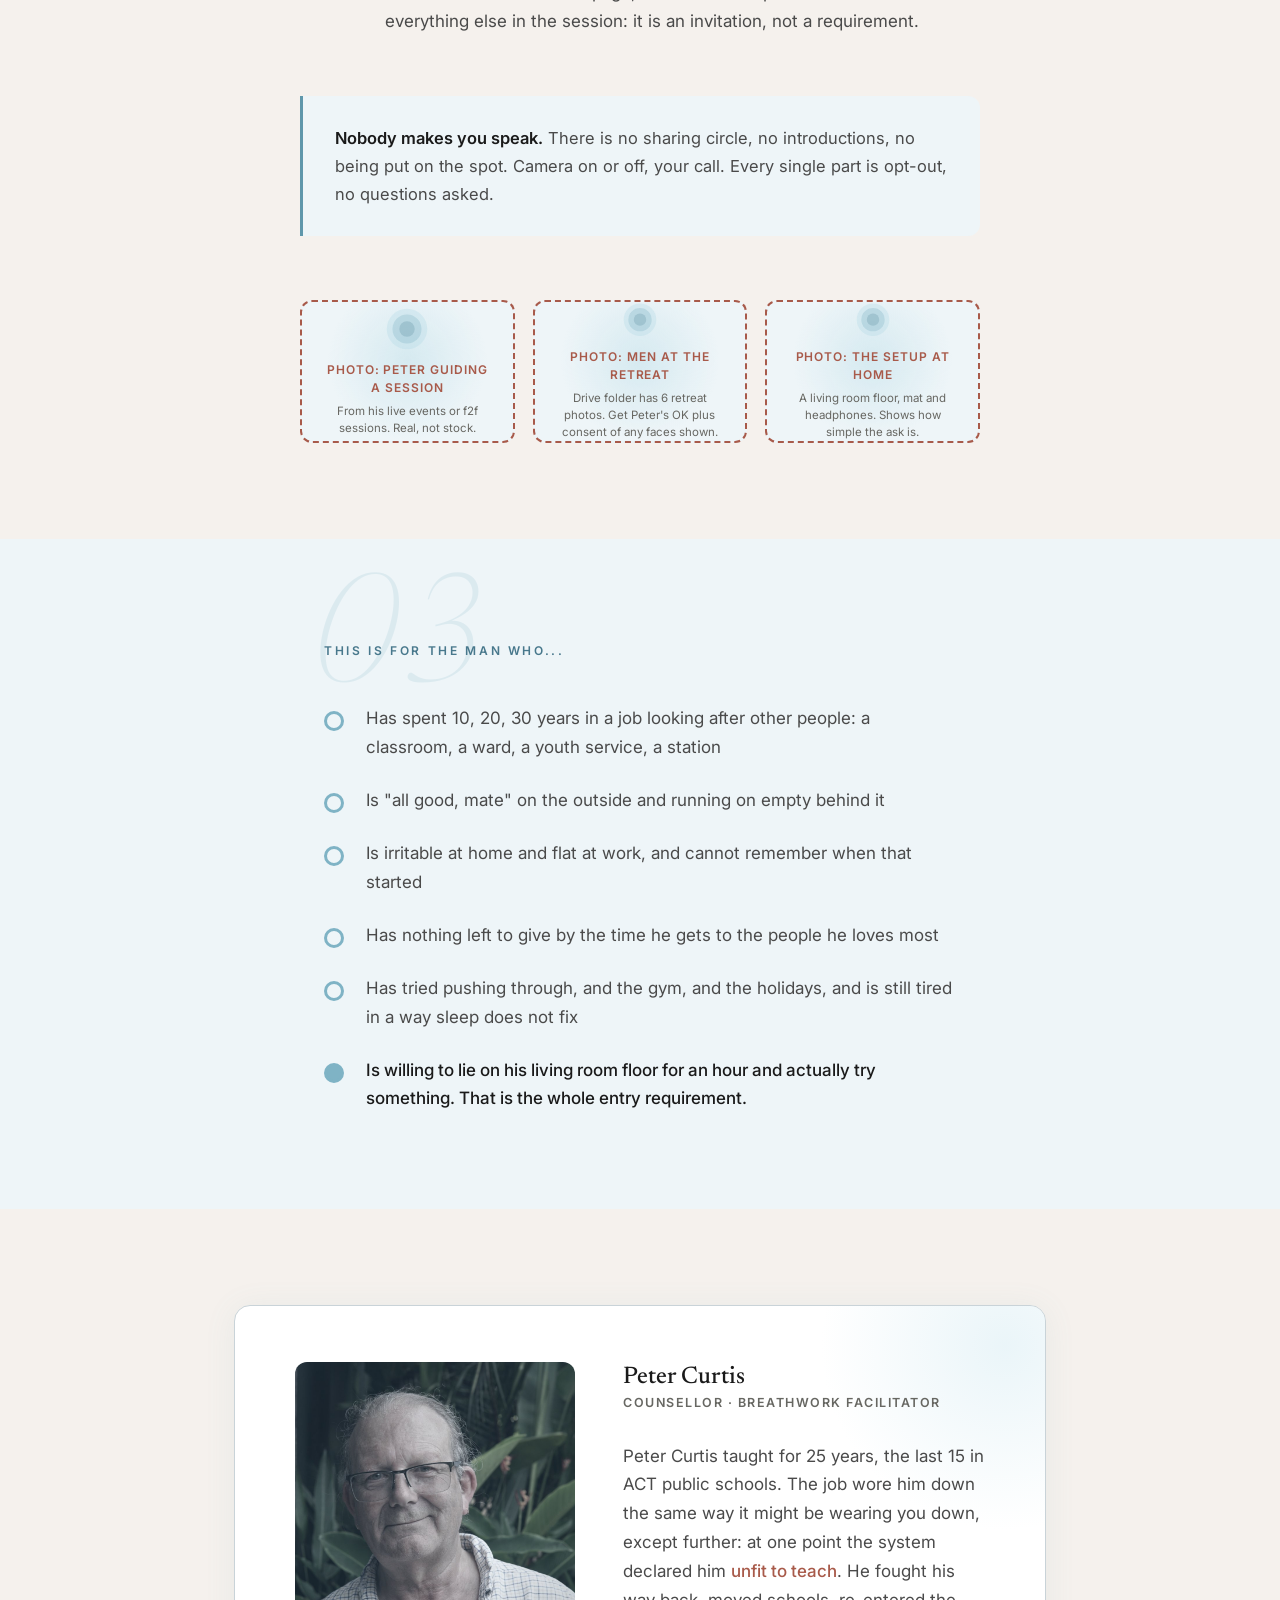
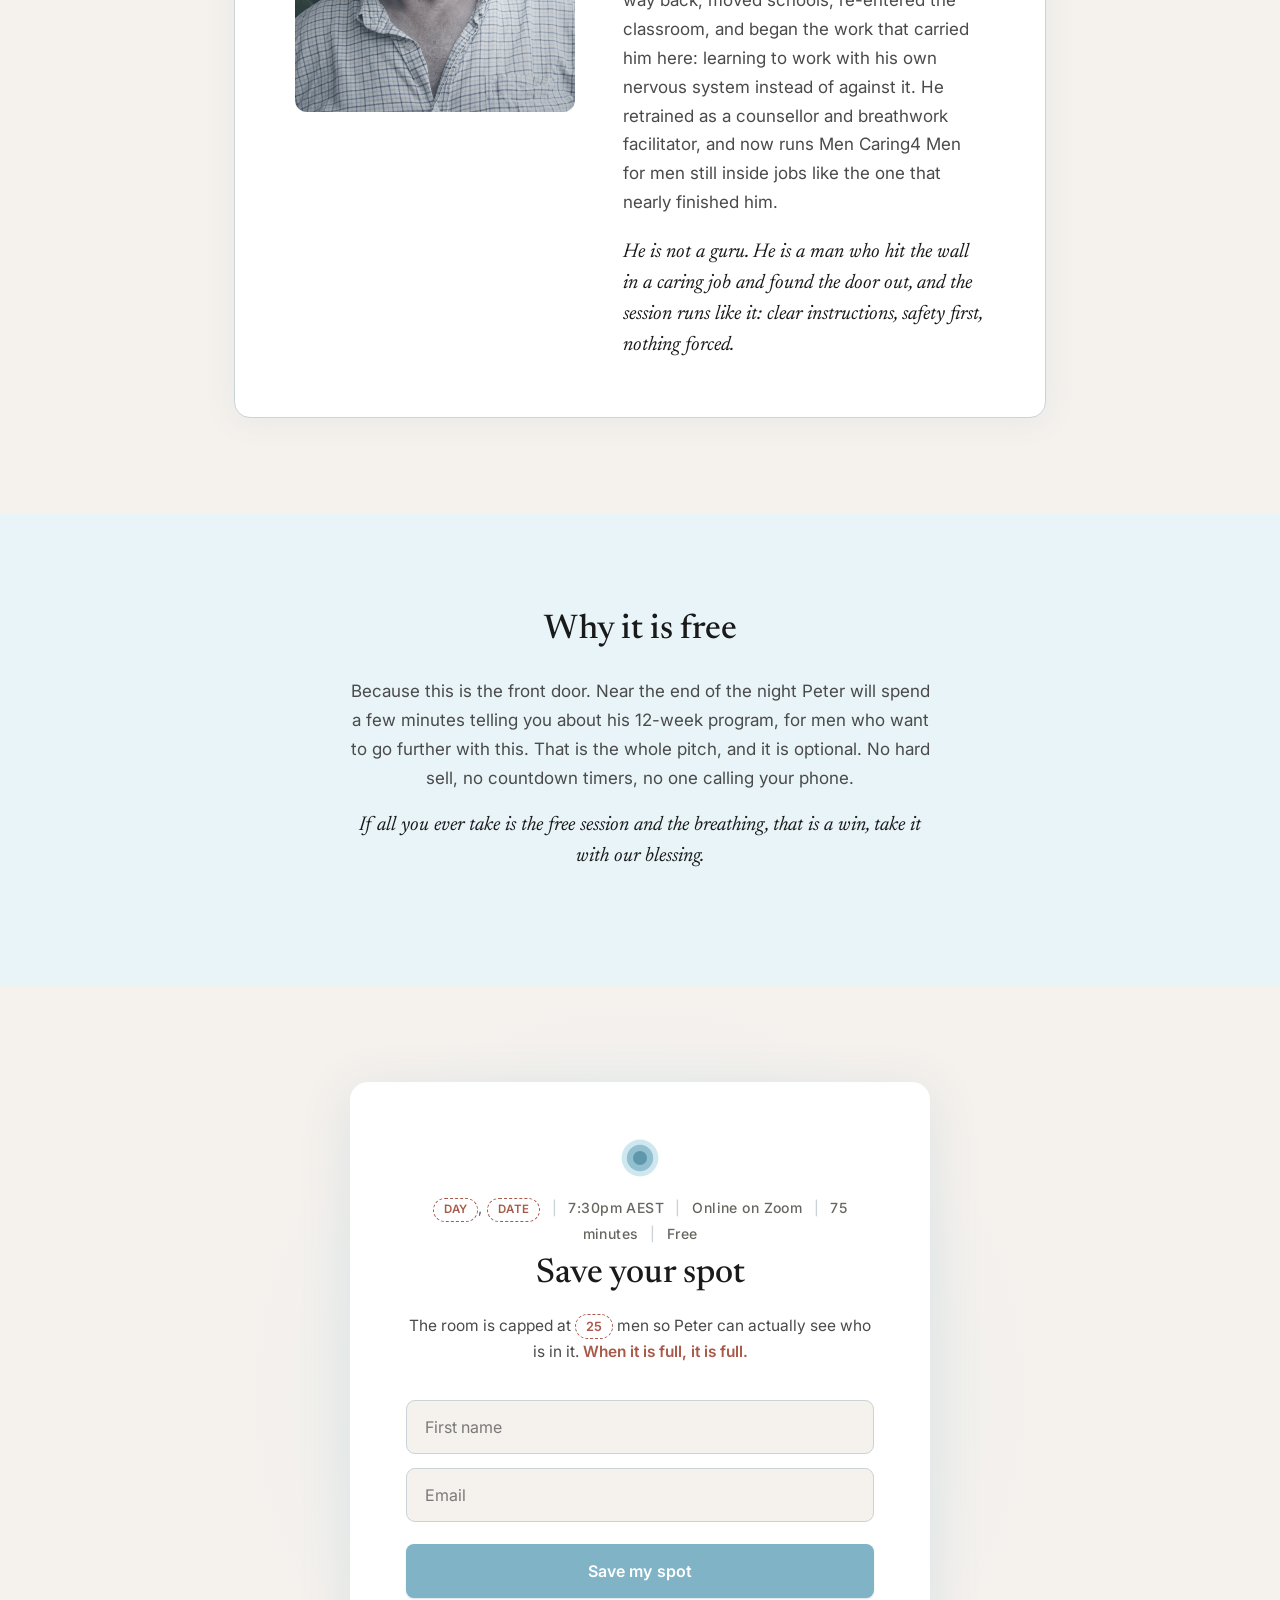
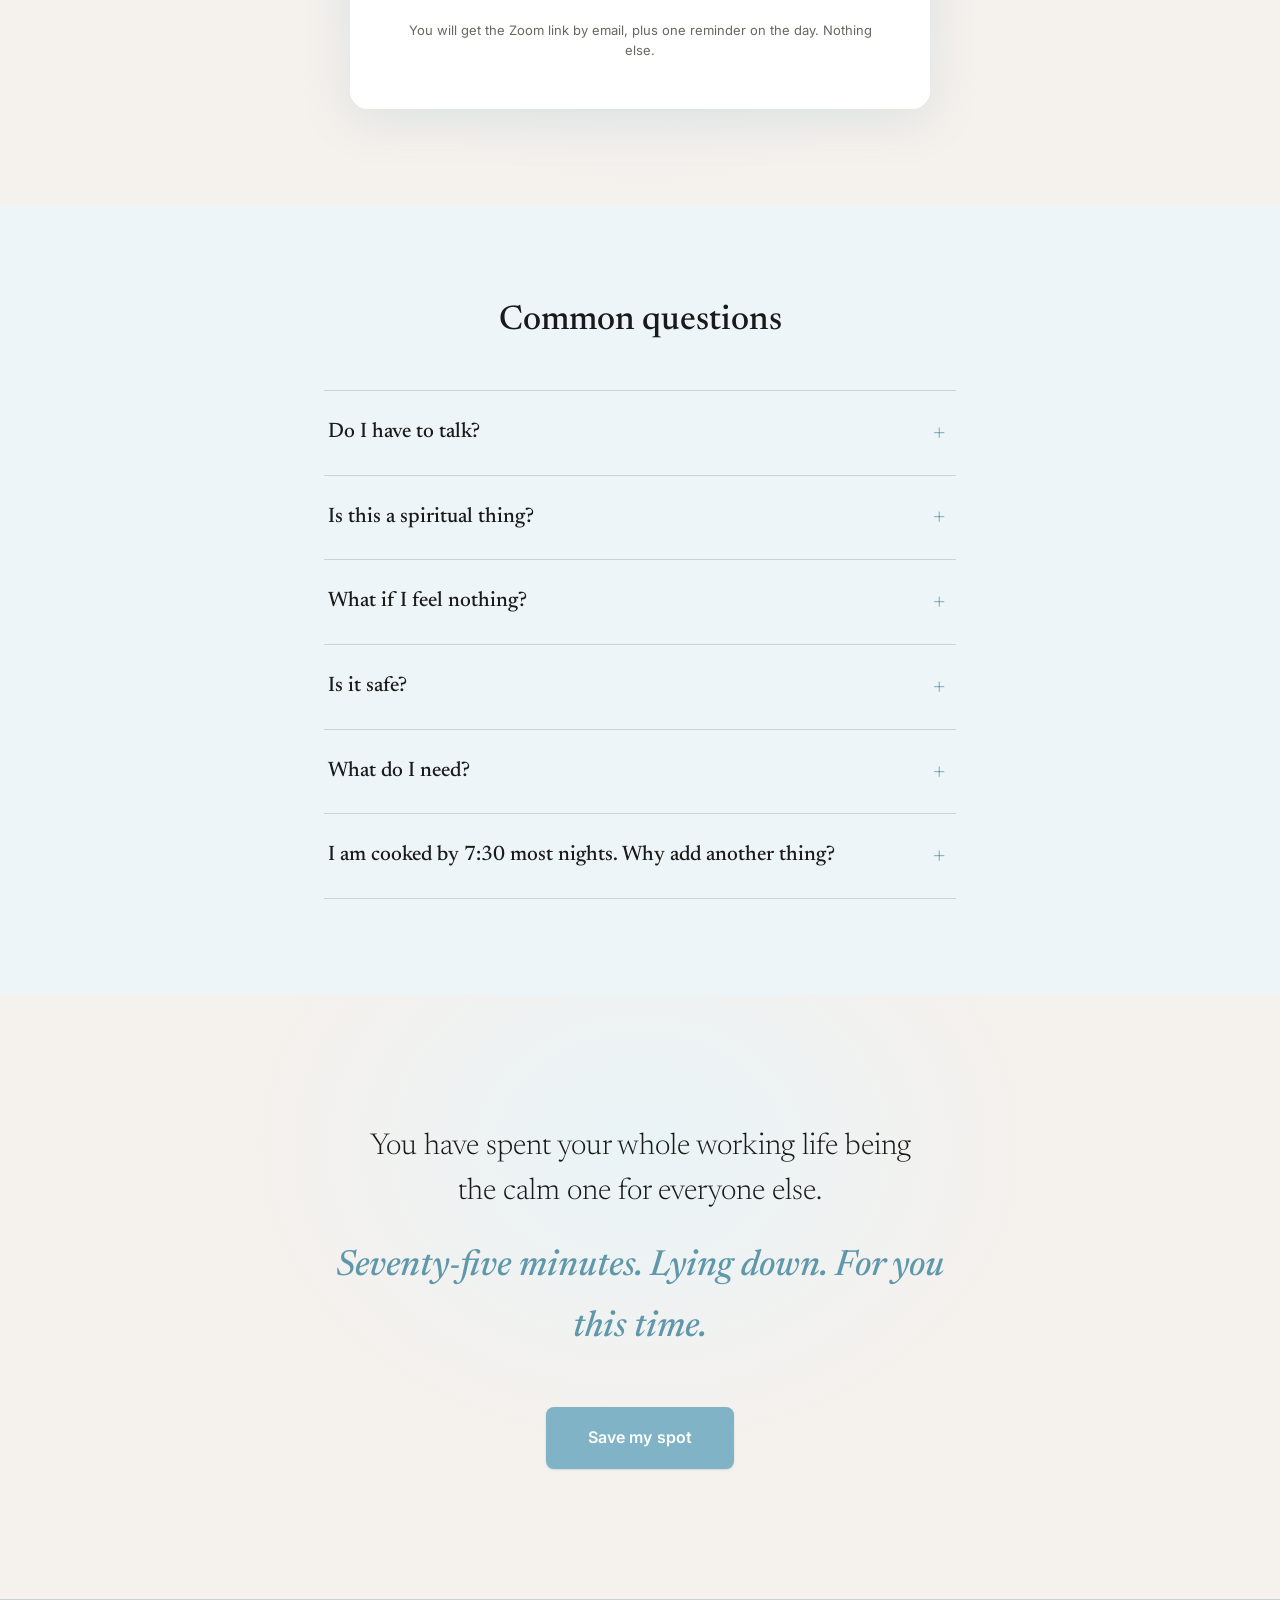
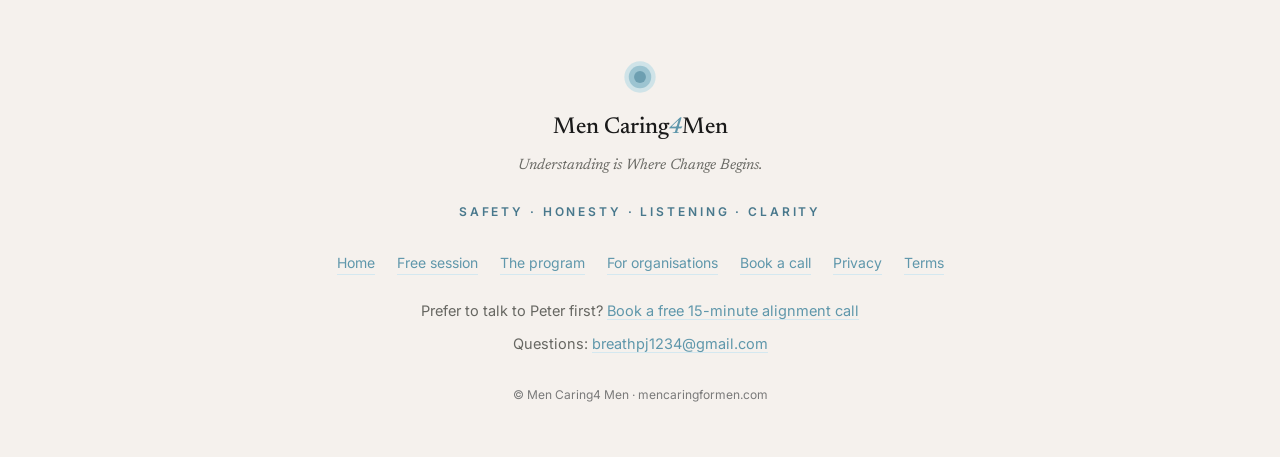
==== commit b3ca9b21: "Call the program 12 weeks everywhere Program, organisations and event pages now say 12 weeks instead" ====
--- a/event.html
+++ b/event.html
@@ -244,7 +244,7 @@
 <section class="band-tint1">
   <div class="whyfree">
     <h2 class="reveal">Why it is free</h2>
-    <p class="reveal">Because this is the front door. Near the end of the night Peter will spend a few minutes telling you about his <span class="chip">8-week</span> program, for men who want to go further with this. That is the whole pitch, and it is optional. No hard sell, no countdown timers, no one calling your phone.</p>
+    <p class="reveal">Because this is the front door. Near the end of the night Peter will spend a few minutes telling you about his 12-week program, for men who want to go further with this. That is the whole pitch, and it is optional. No hard sell, no countdown timers, no one calling your phone.</p>
     <p class="blessing reveal">If all you ever take is the free session and the breathing, that is a win, take it with our blessing.</p>
   </div>
 </section>
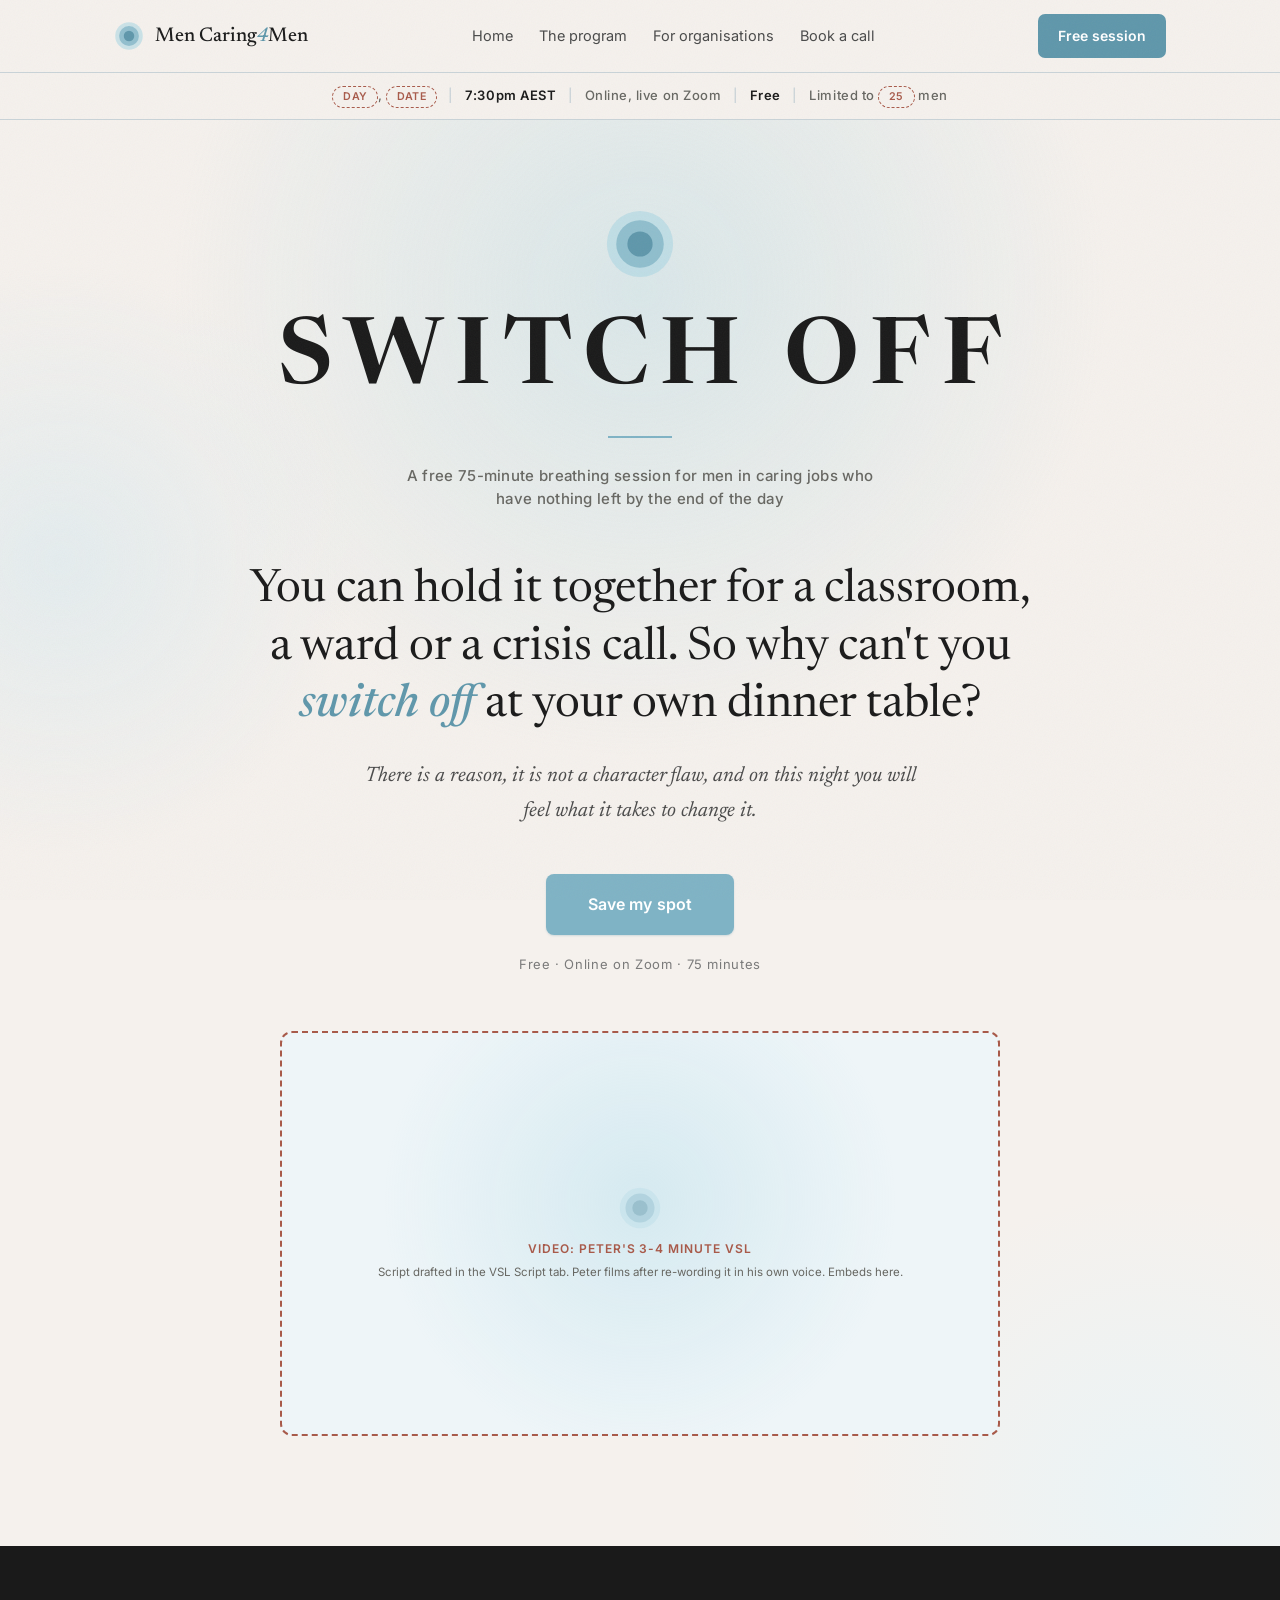
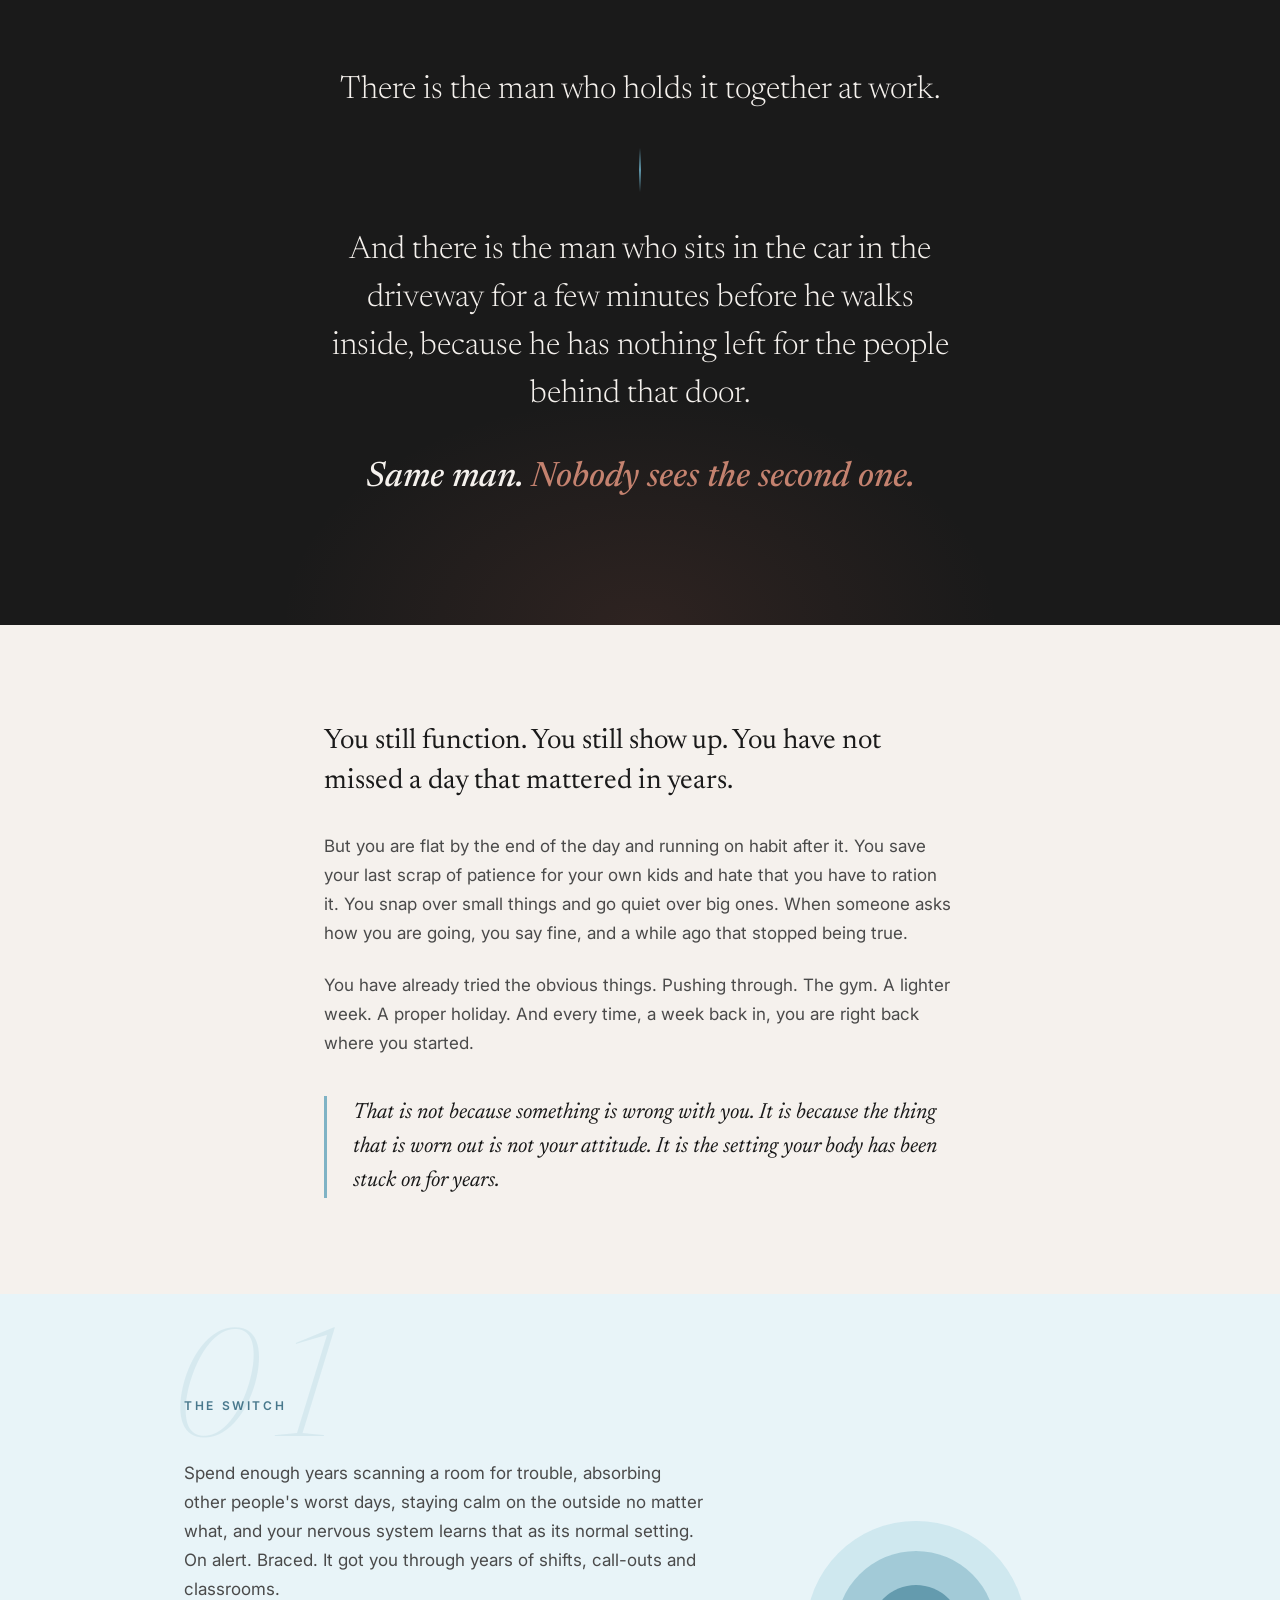
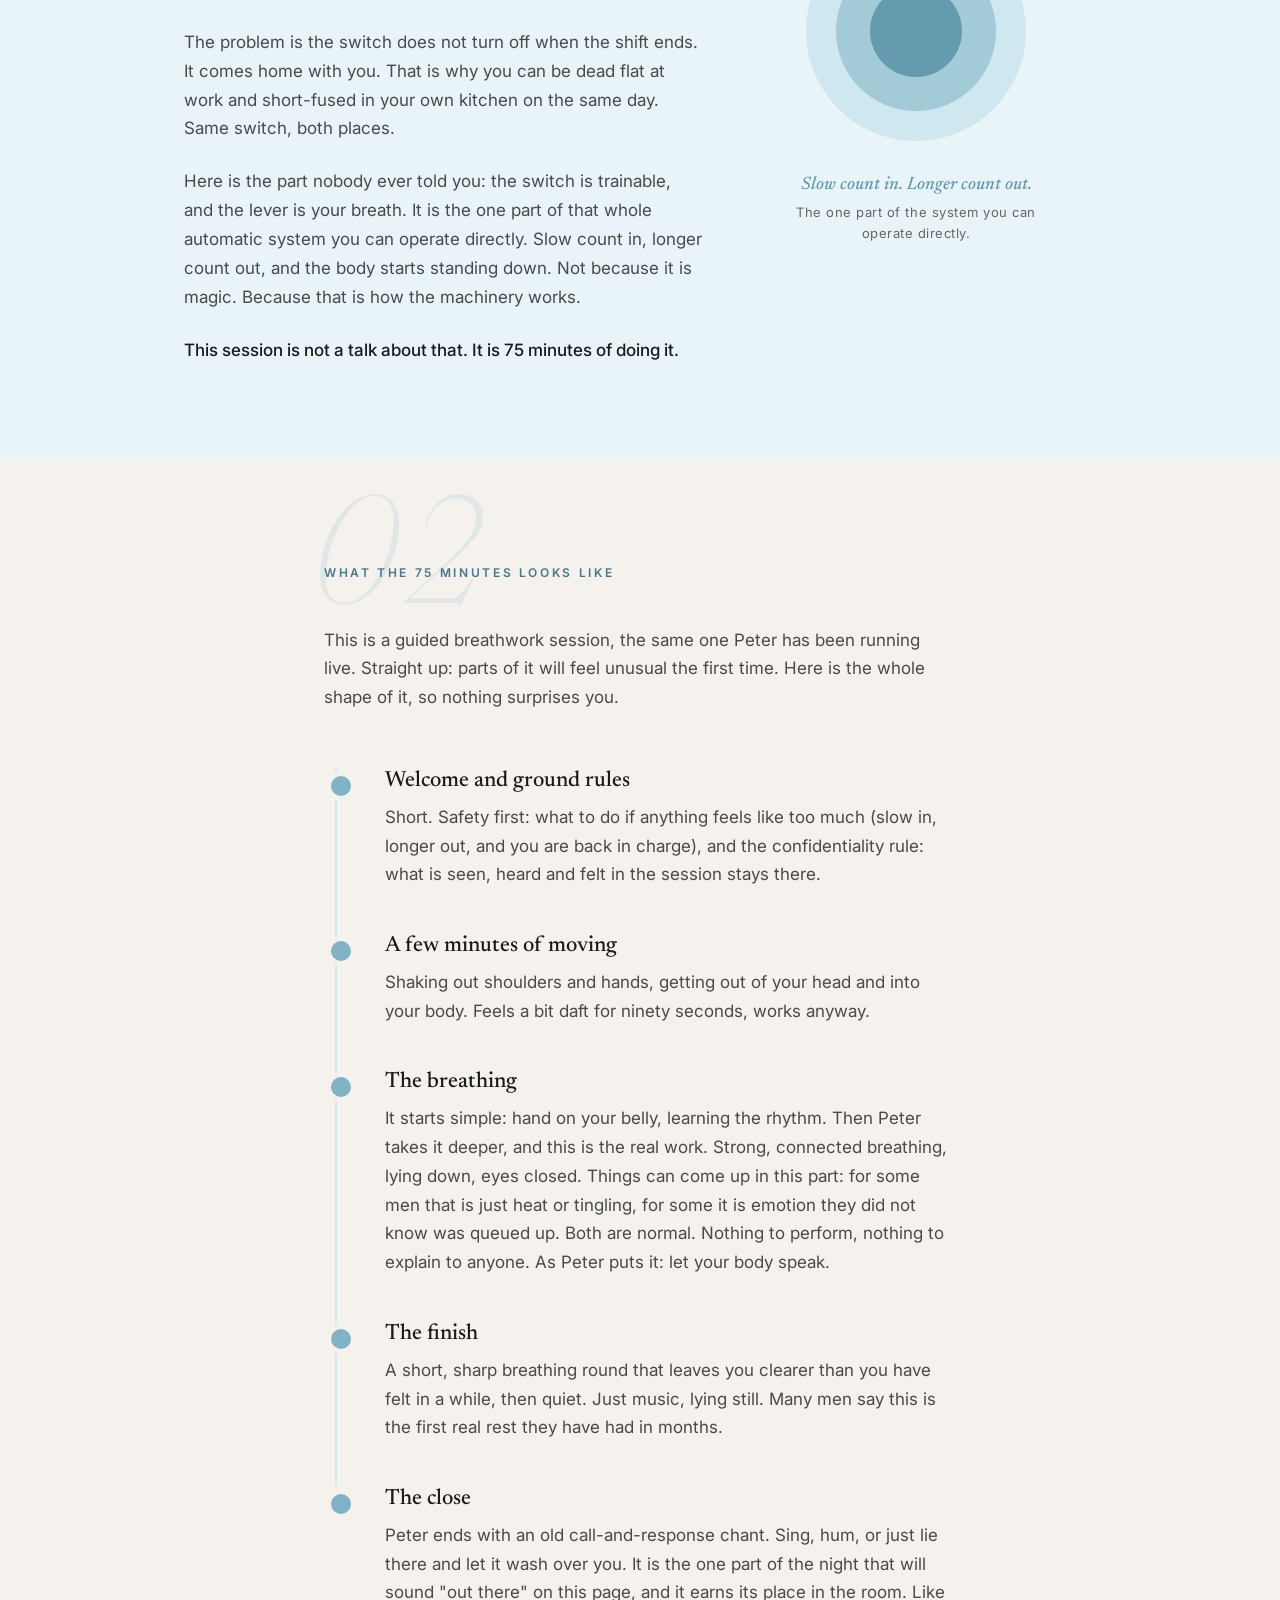
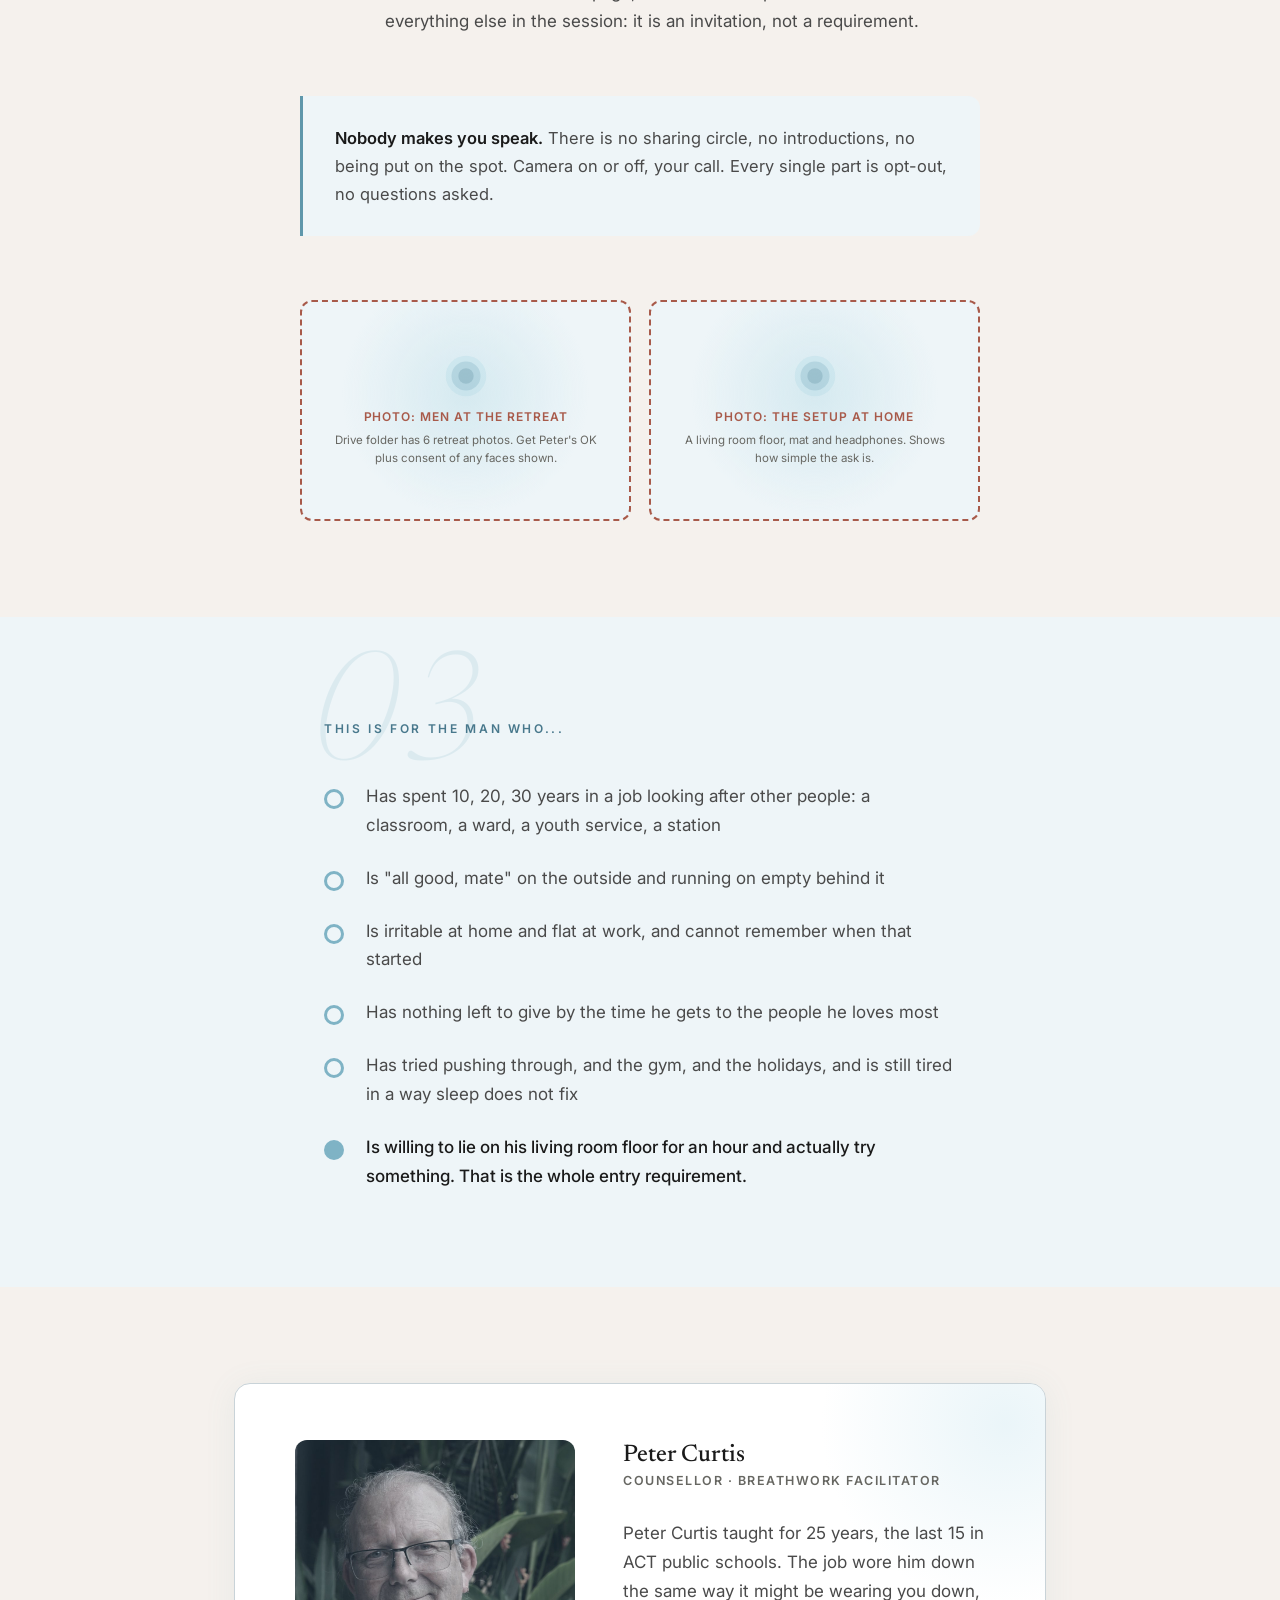
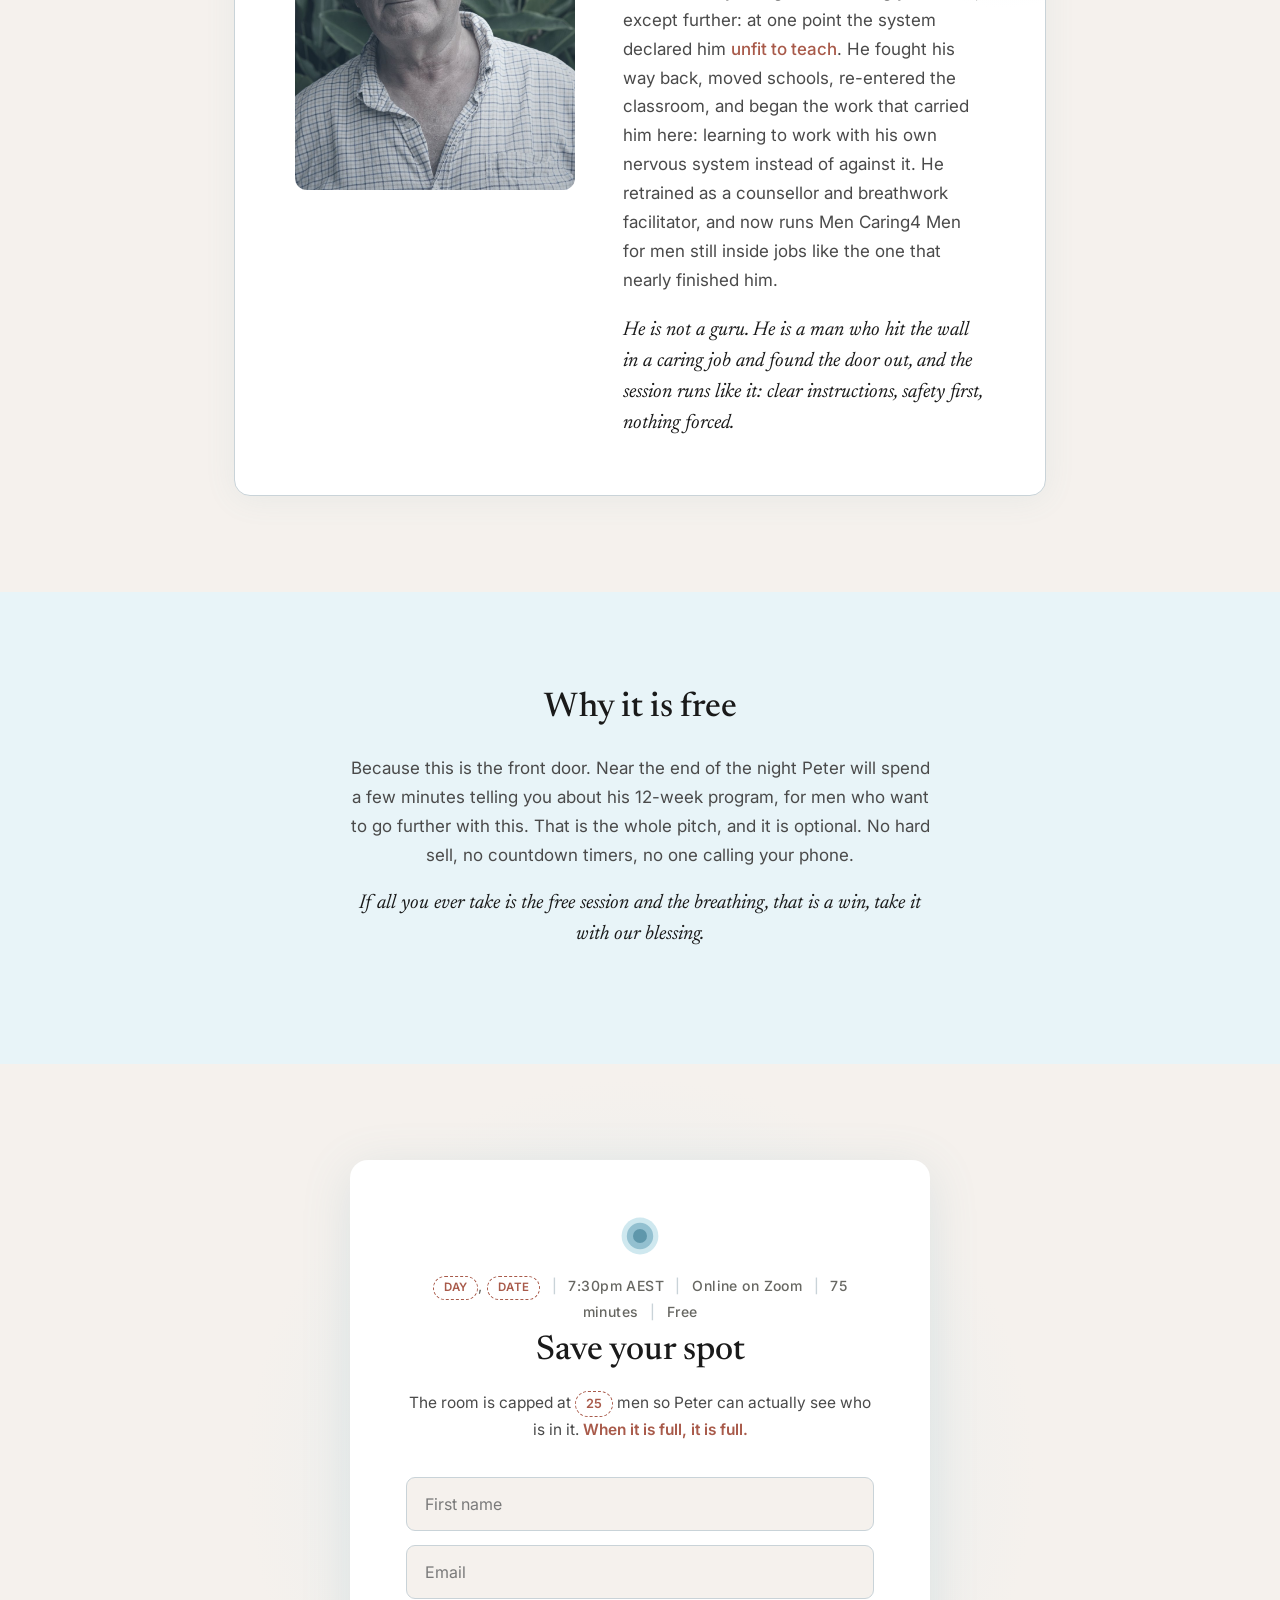
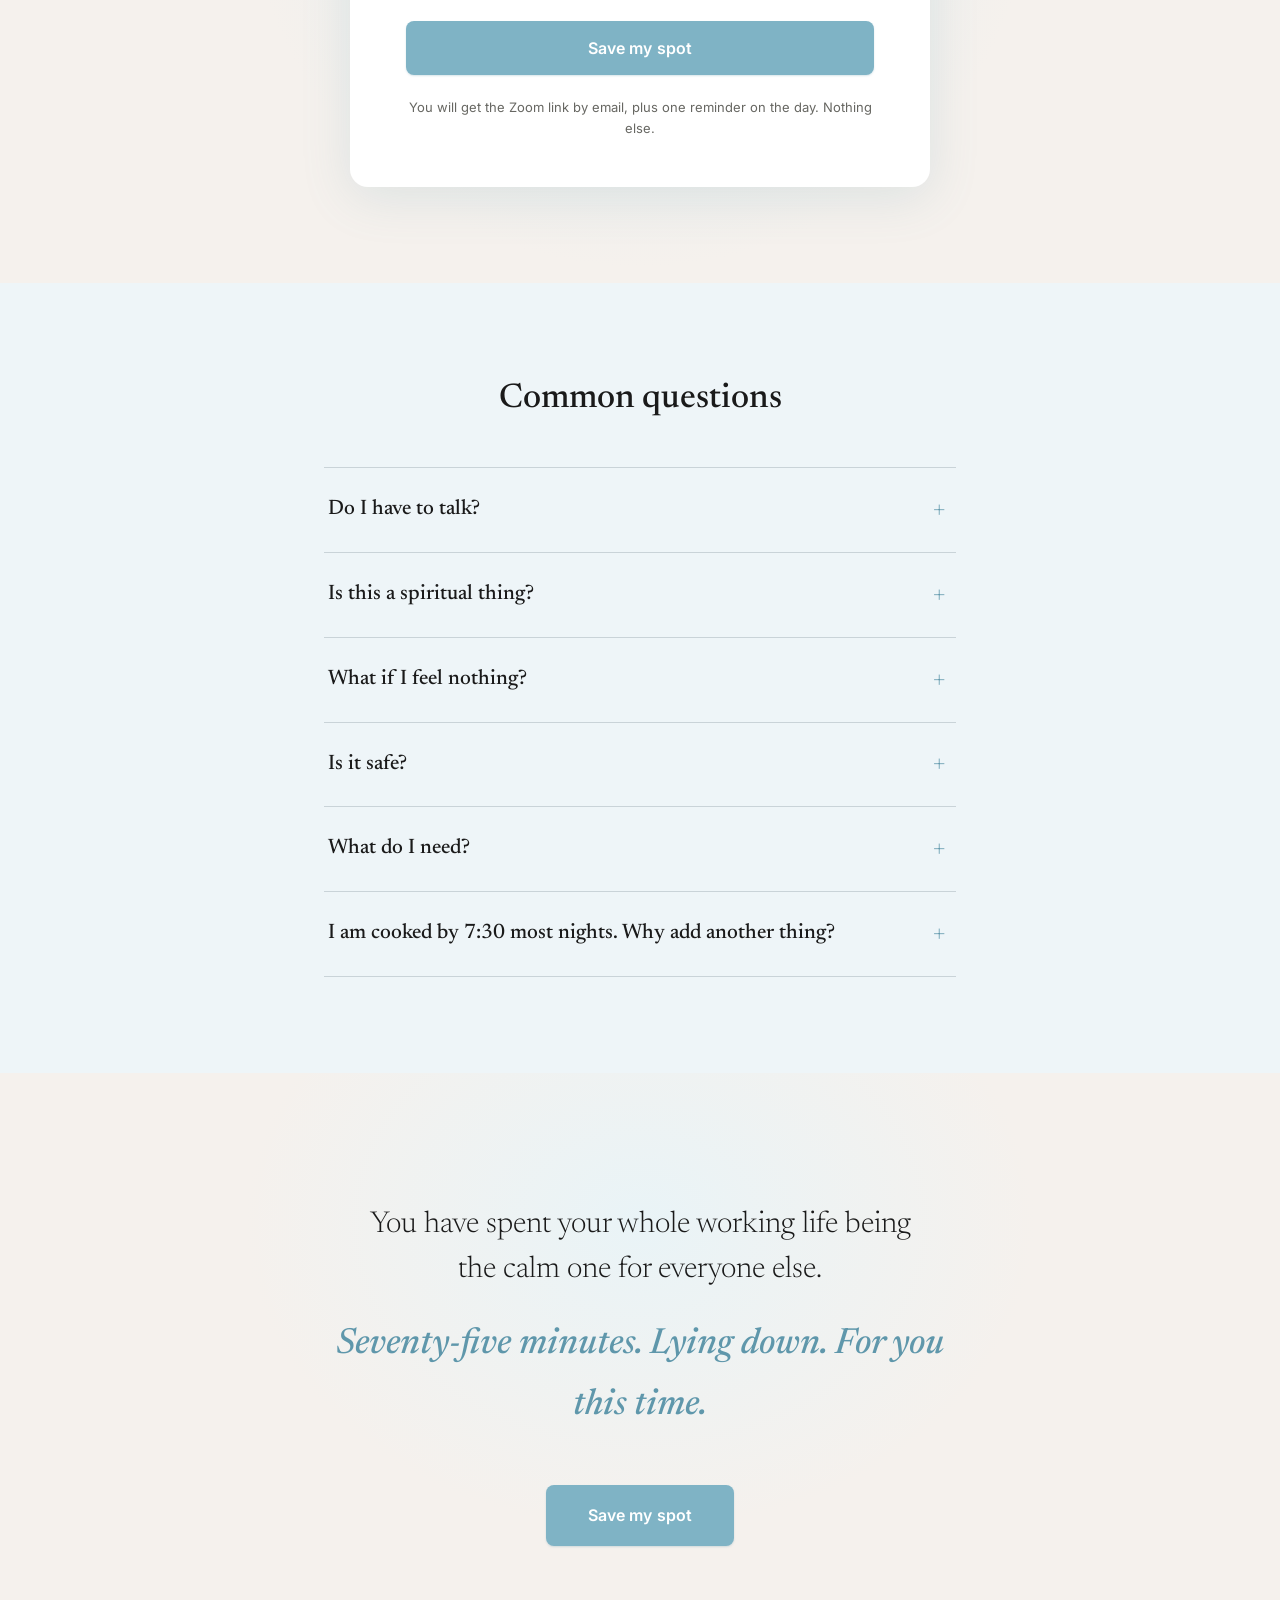
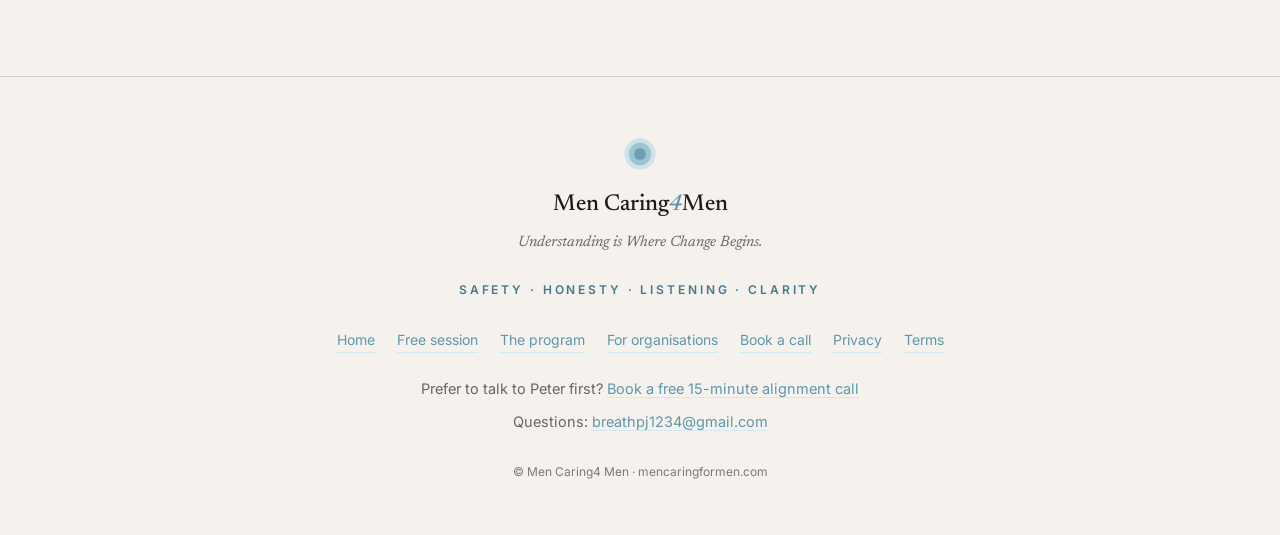
==== commit 38697008: "Event page: drop the 'Peter guiding a session' photo slot, strip is now two wide Co-Authored-By: Cla" ====
--- a/event.html
+++ b/event.html
@@ -176,15 +176,6 @@
           <circle cx="256" cy="256" r="168.96" fill="#7fb3c5" opacity="0.75"/>
           <circle cx="256" cy="256" r="89.6" fill="#5f97ab"/>
         </svg>
-        <span class="ph-label">Photo: Peter guiding a session</span>
-        <span class="ph-sub">From his live events or f2f sessions. Real, not stock.</span>
-      </div>
-      <div class="ph">
-        <svg viewBox="0 0 512 512" aria-hidden="true">
-          <circle cx="256" cy="256" r="235.52" fill="#a8d5e2" opacity="0.55"/>
-          <circle cx="256" cy="256" r="168.96" fill="#7fb3c5" opacity="0.75"/>
-          <circle cx="256" cy="256" r="89.6" fill="#5f97ab"/>
-        </svg>
         <span class="ph-label">Photo: men at the retreat</span>
         <span class="ph-sub">Drive folder has 6 retreat photos. Get Peter's OK plus consent of any faces shown.</span>
       </div>
--- a/assets/mc4m.css
+++ b/assets/mc4m.css
@@ -710,9 +710,9 @@
 /* photo strip */
 .photostrip{
   display:grid;
-  grid-template-columns:repeat(3,1fr);
+  grid-template-columns:repeat(2,1fr);
   gap:18px;
-  max-width:960px;
+  max-width:760px;
   margin:64px auto 0;
   padding:0 24px;
 }
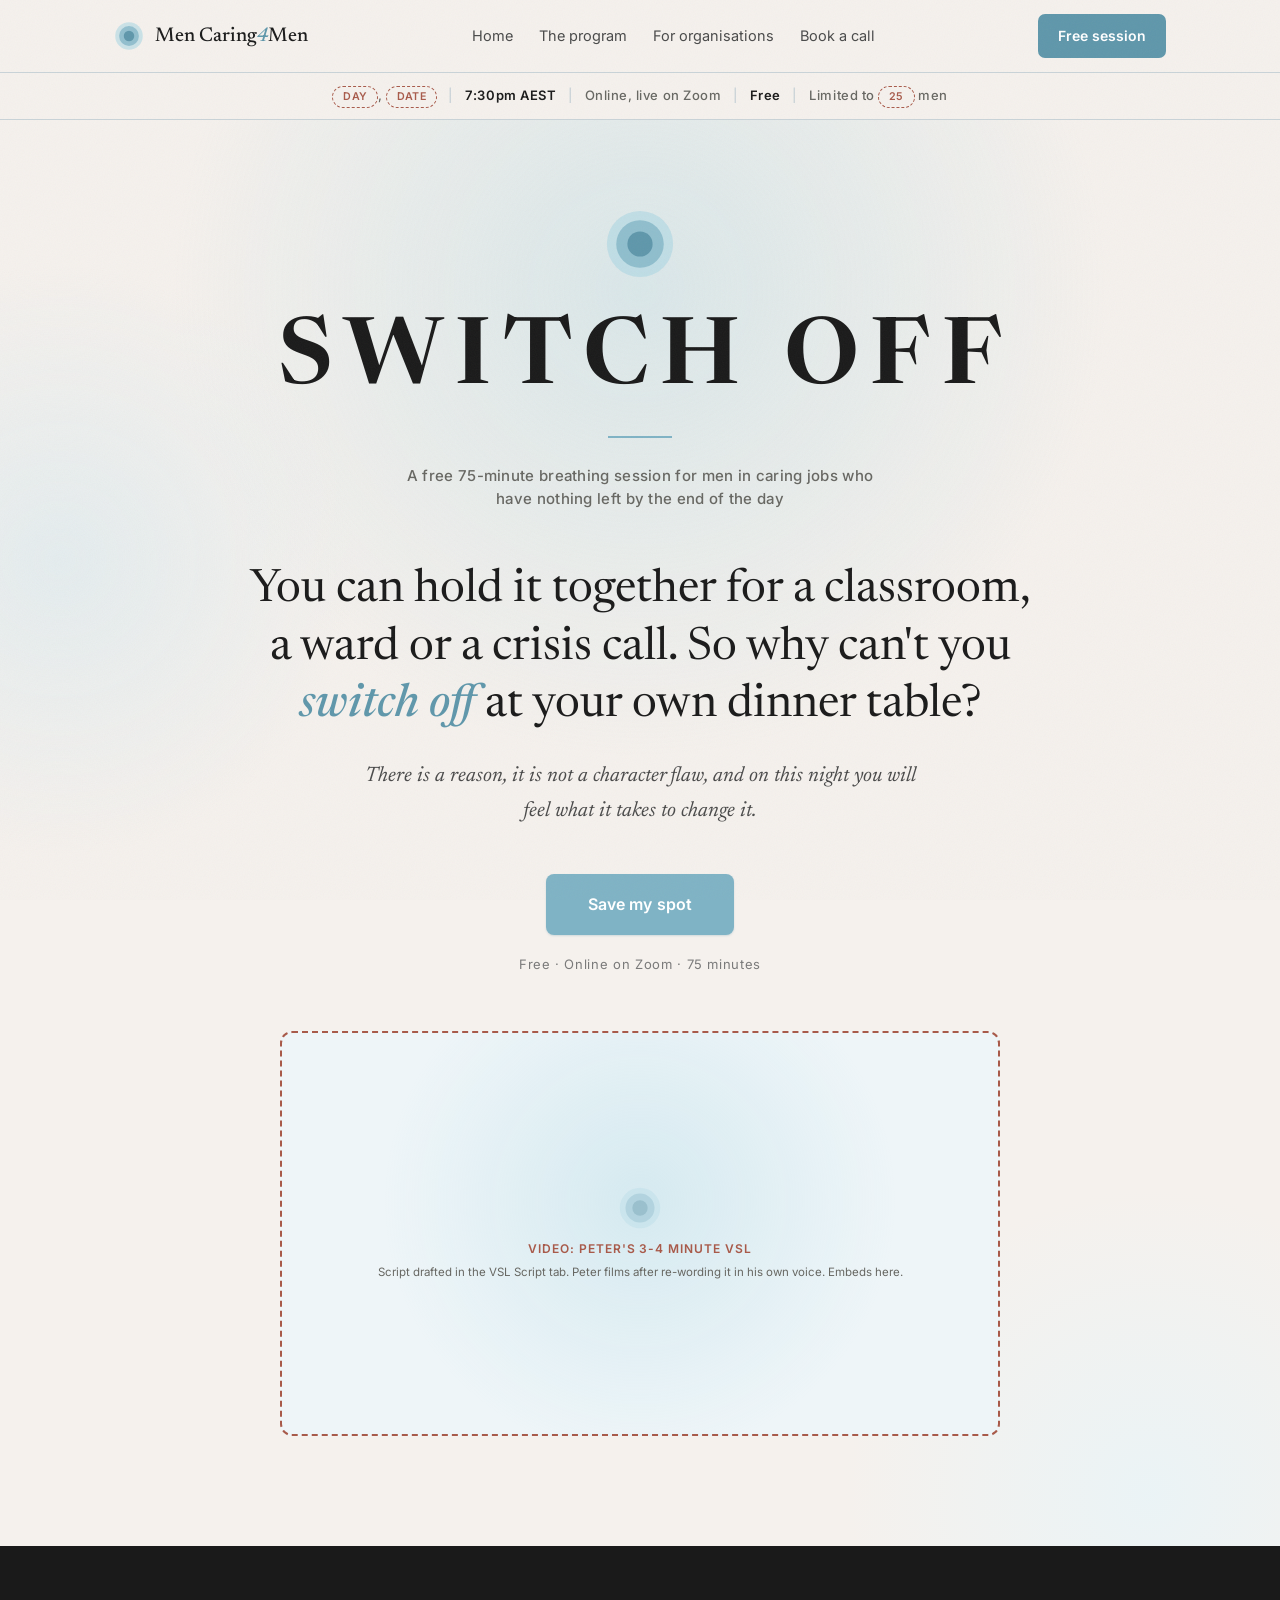
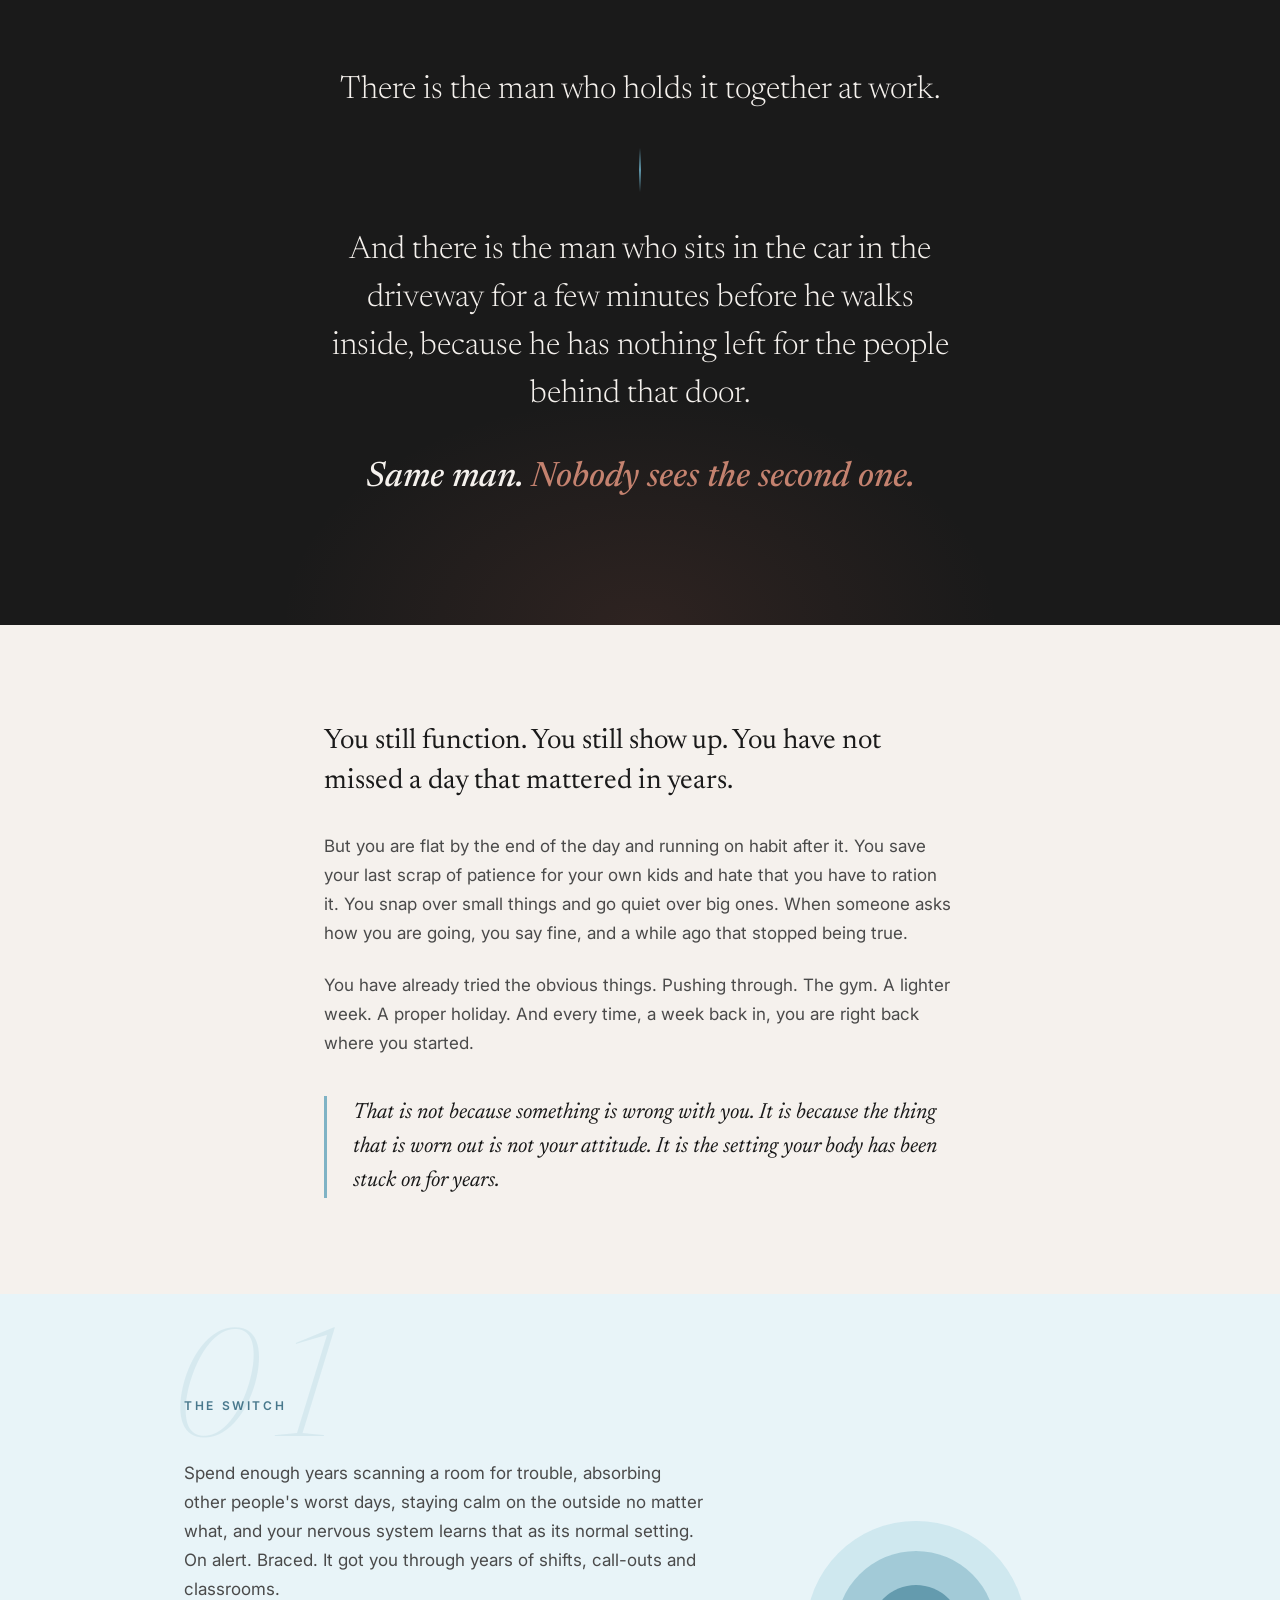
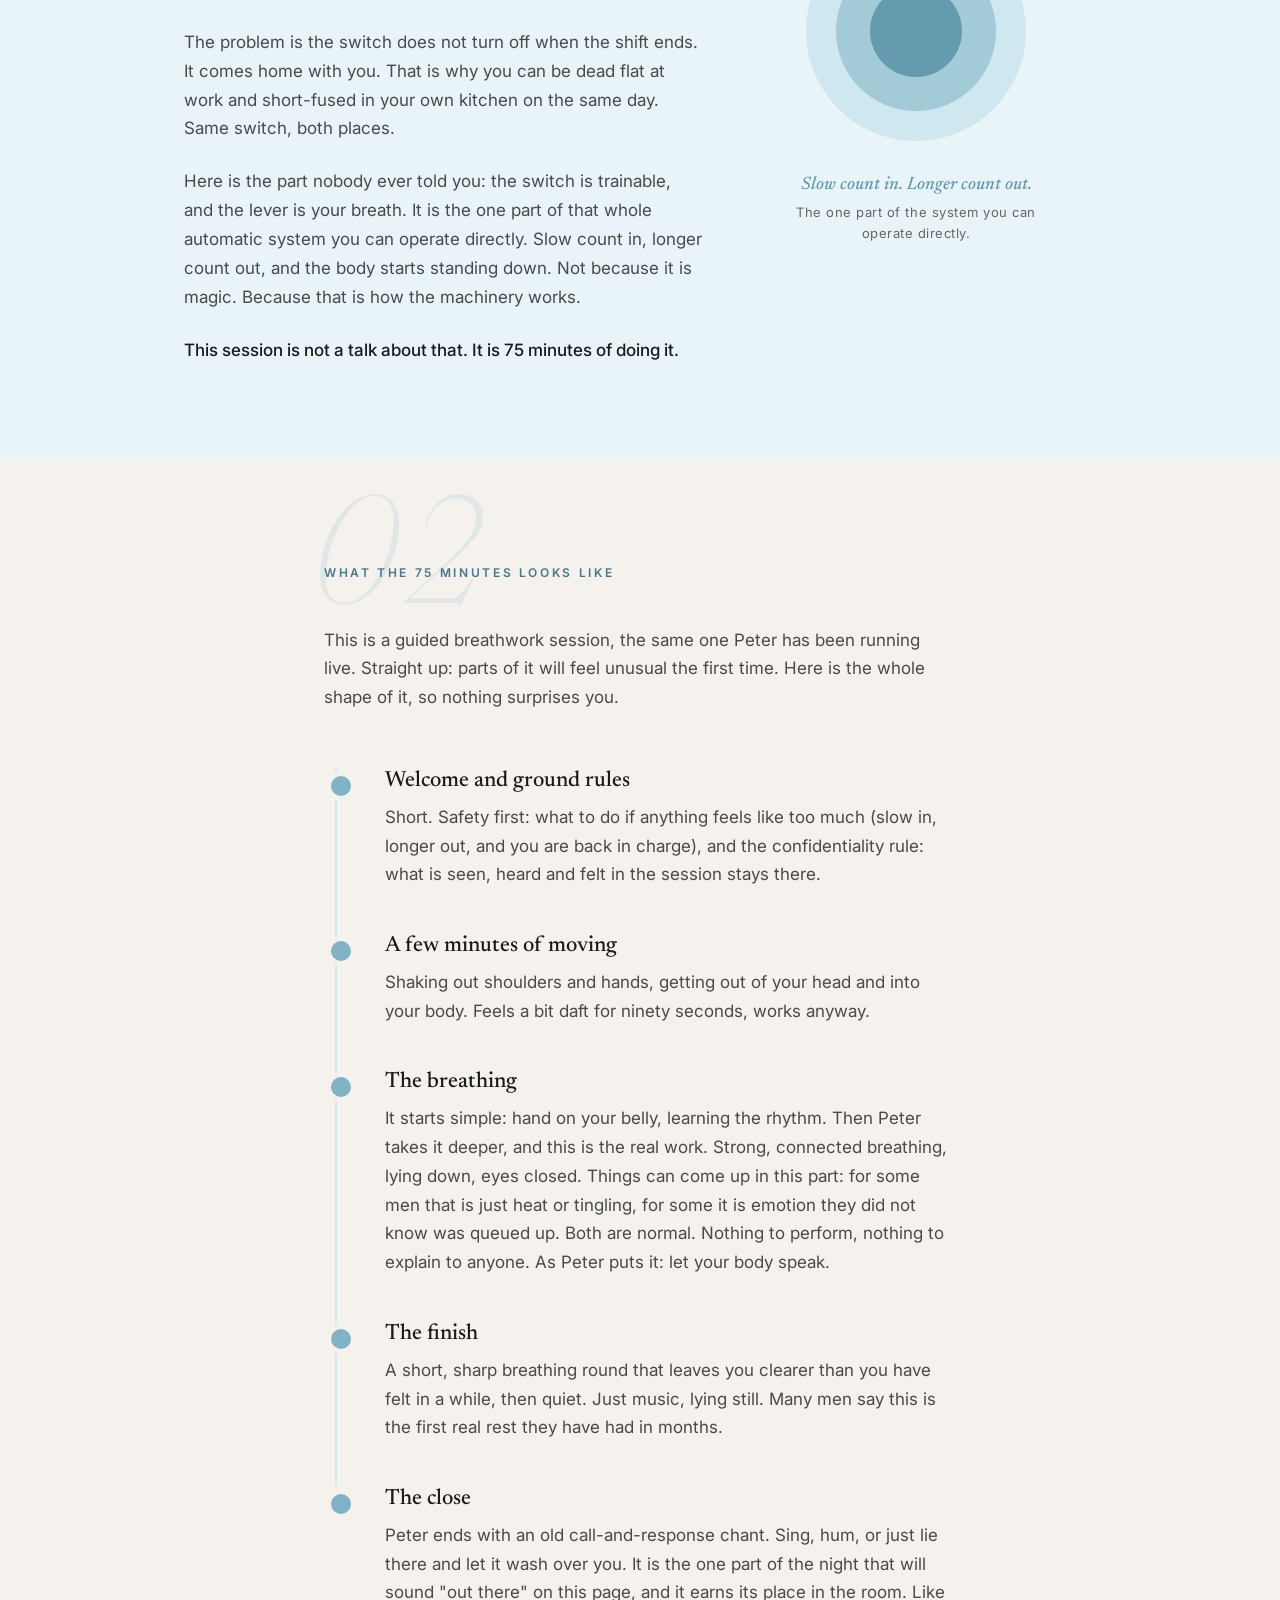
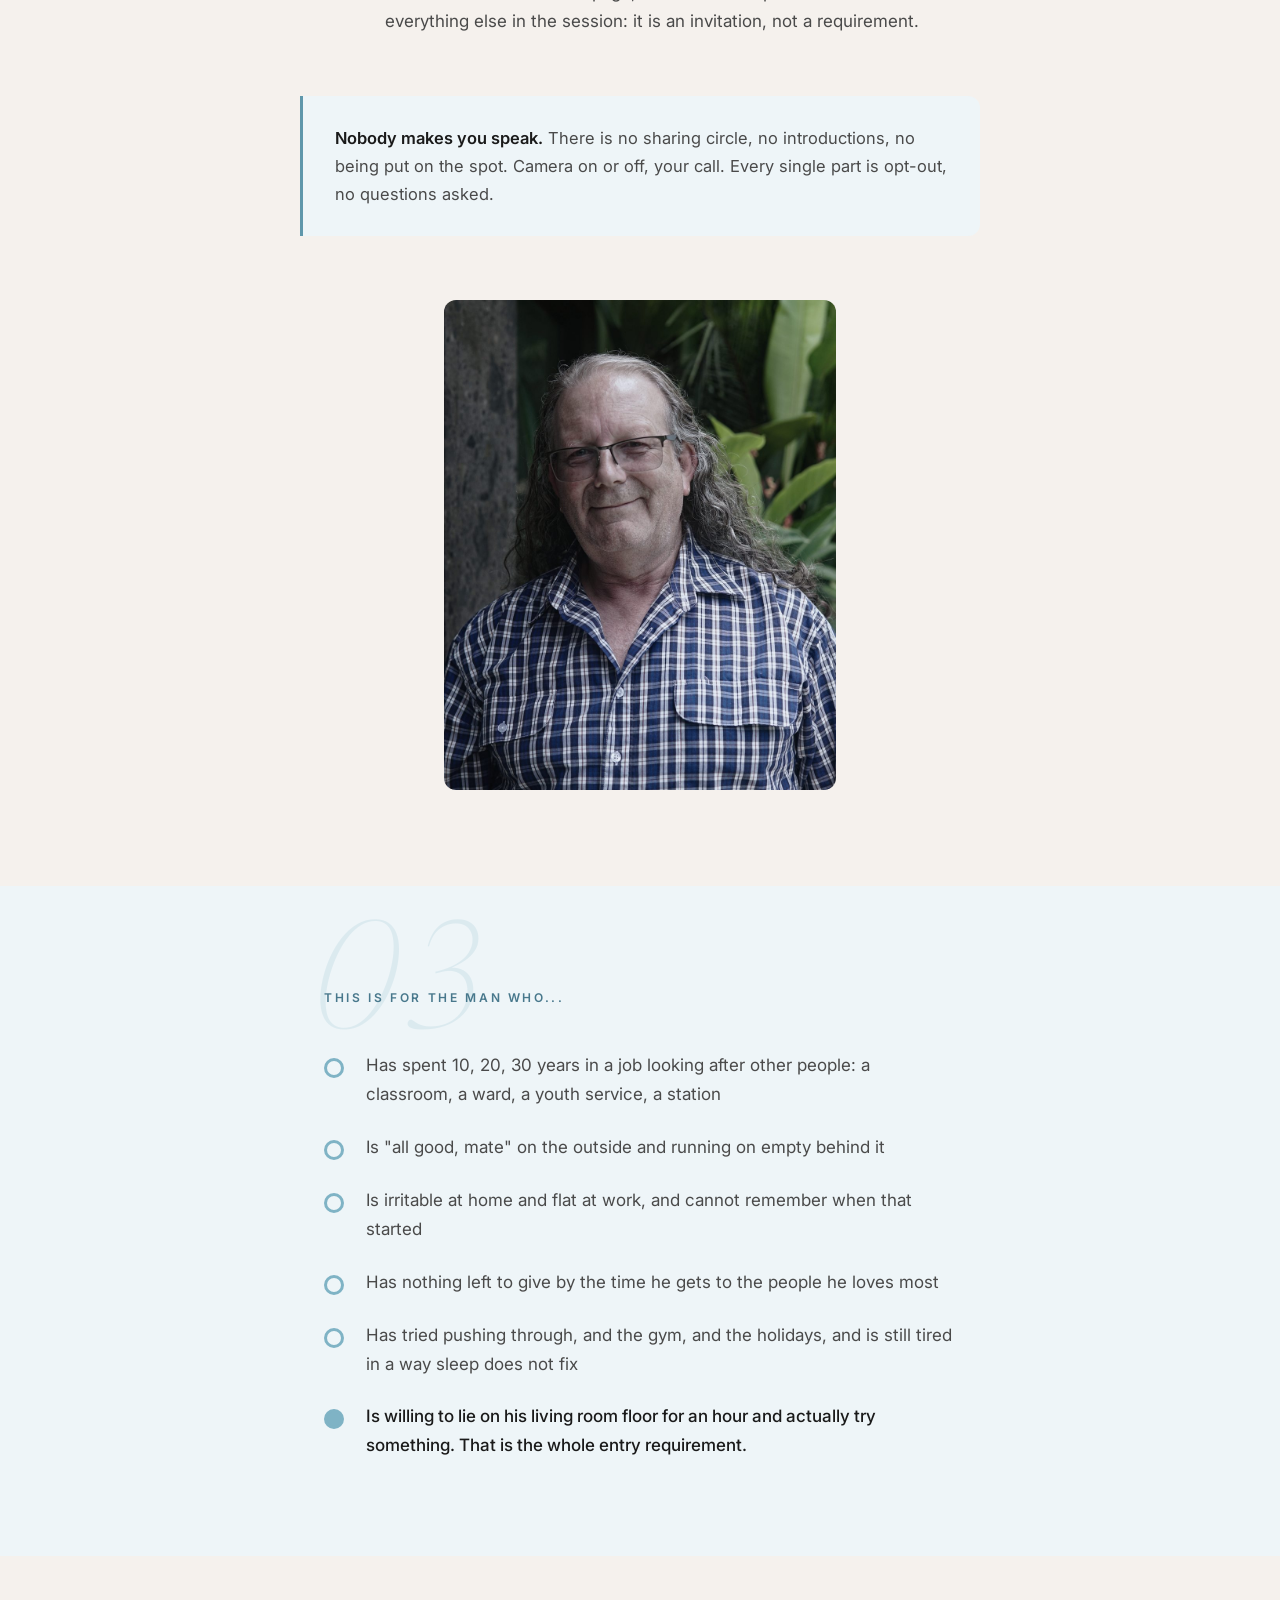
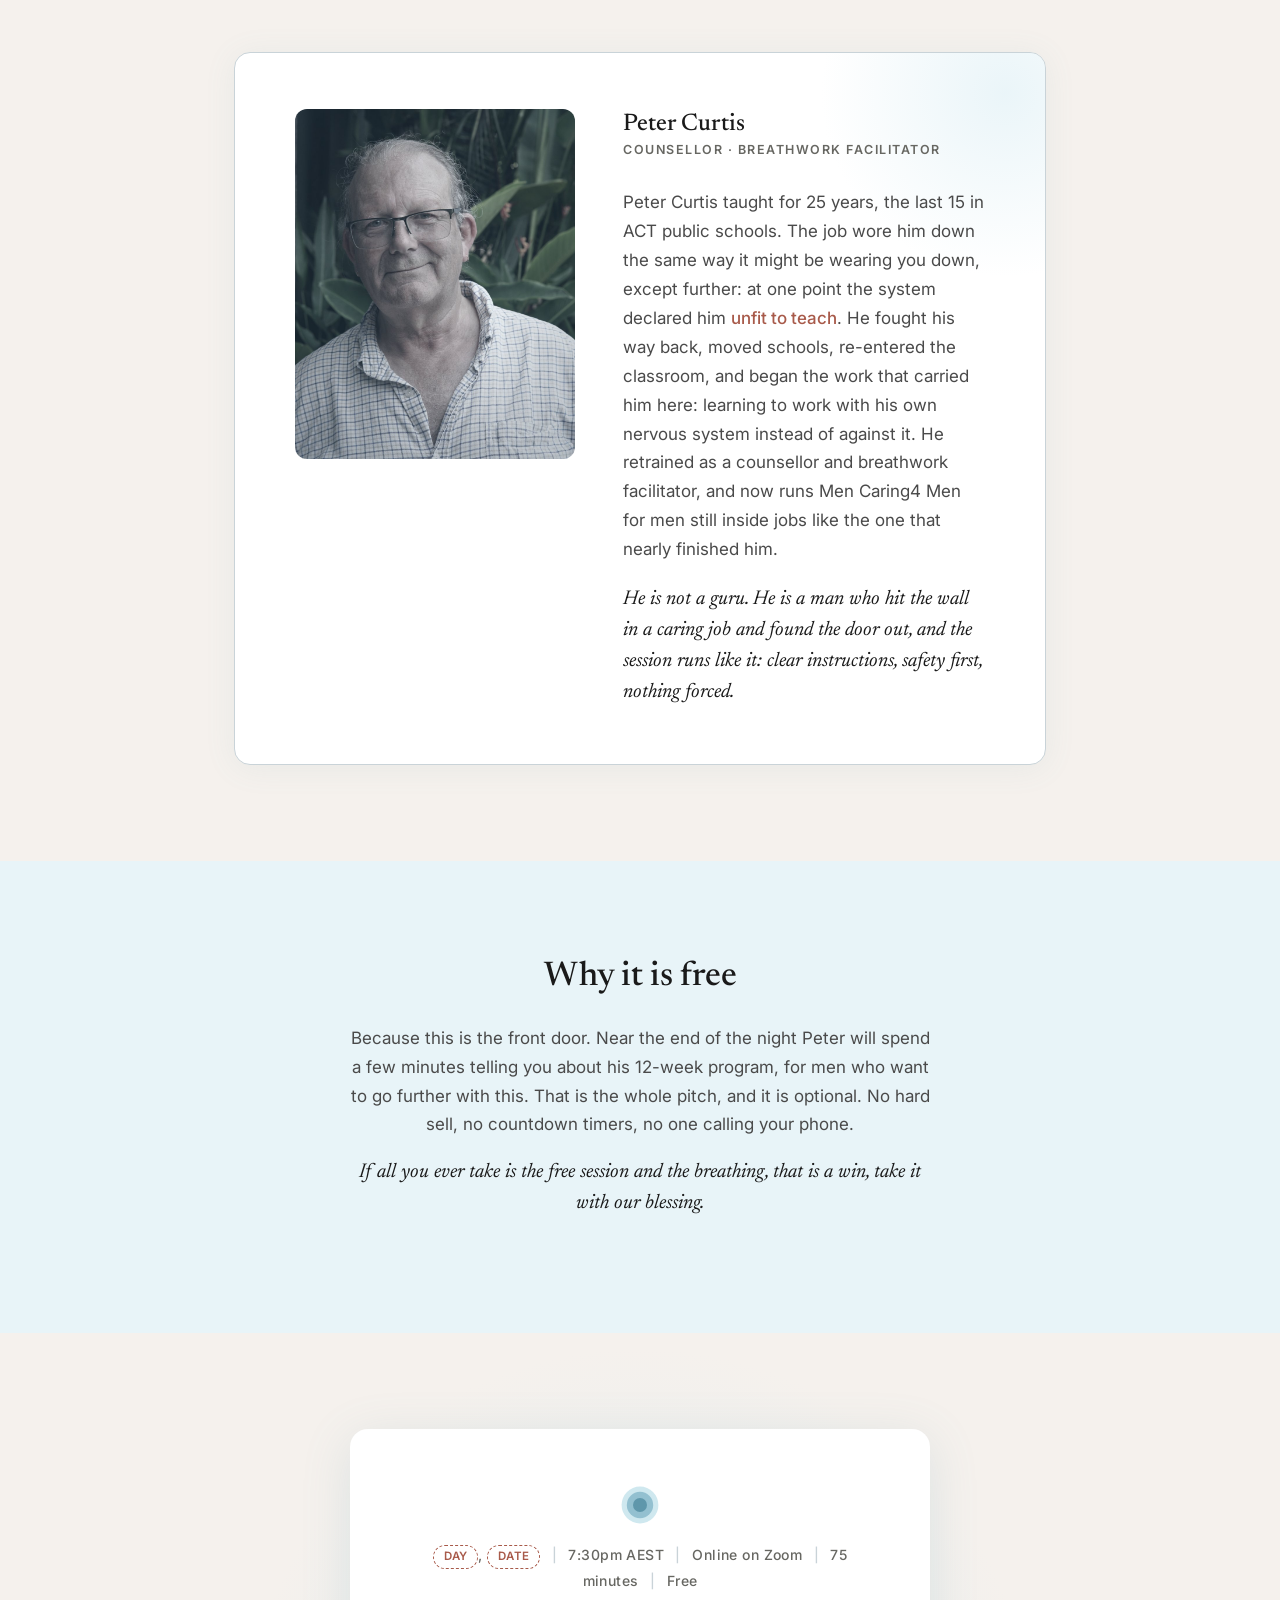
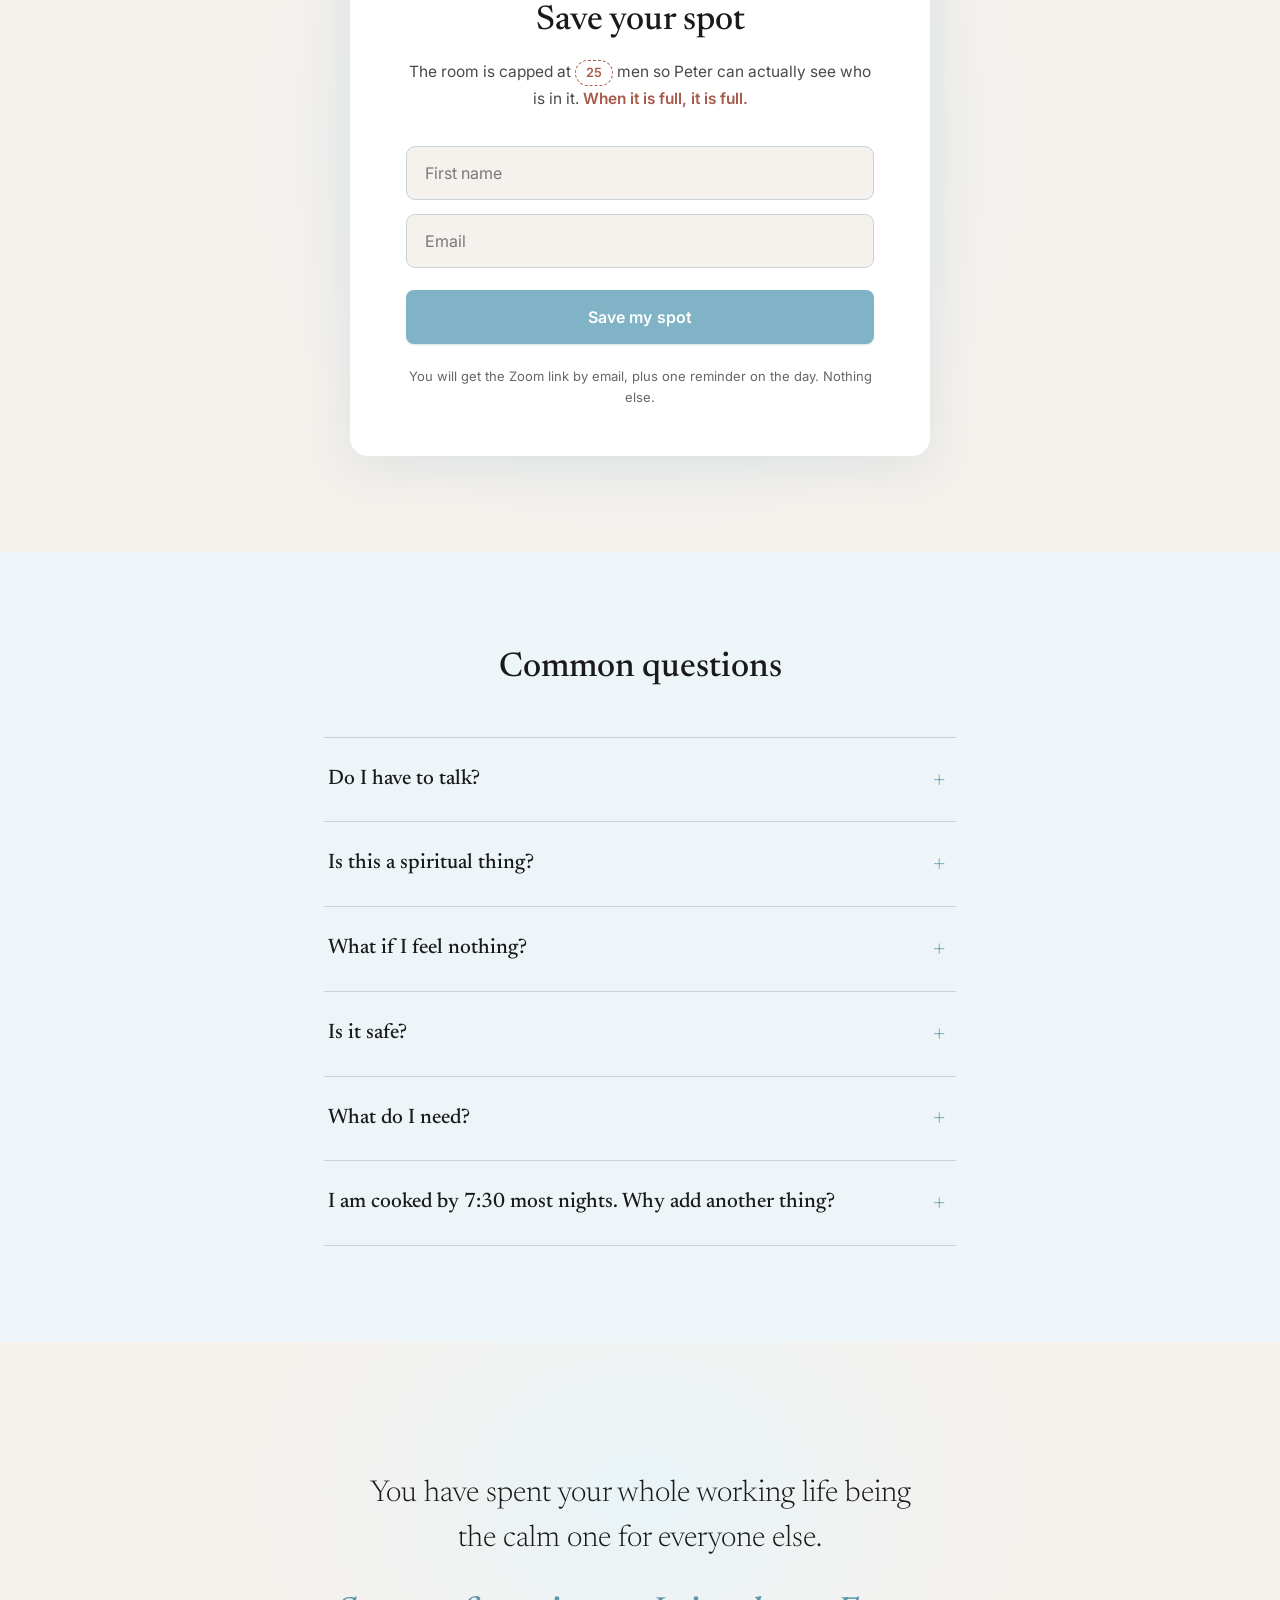
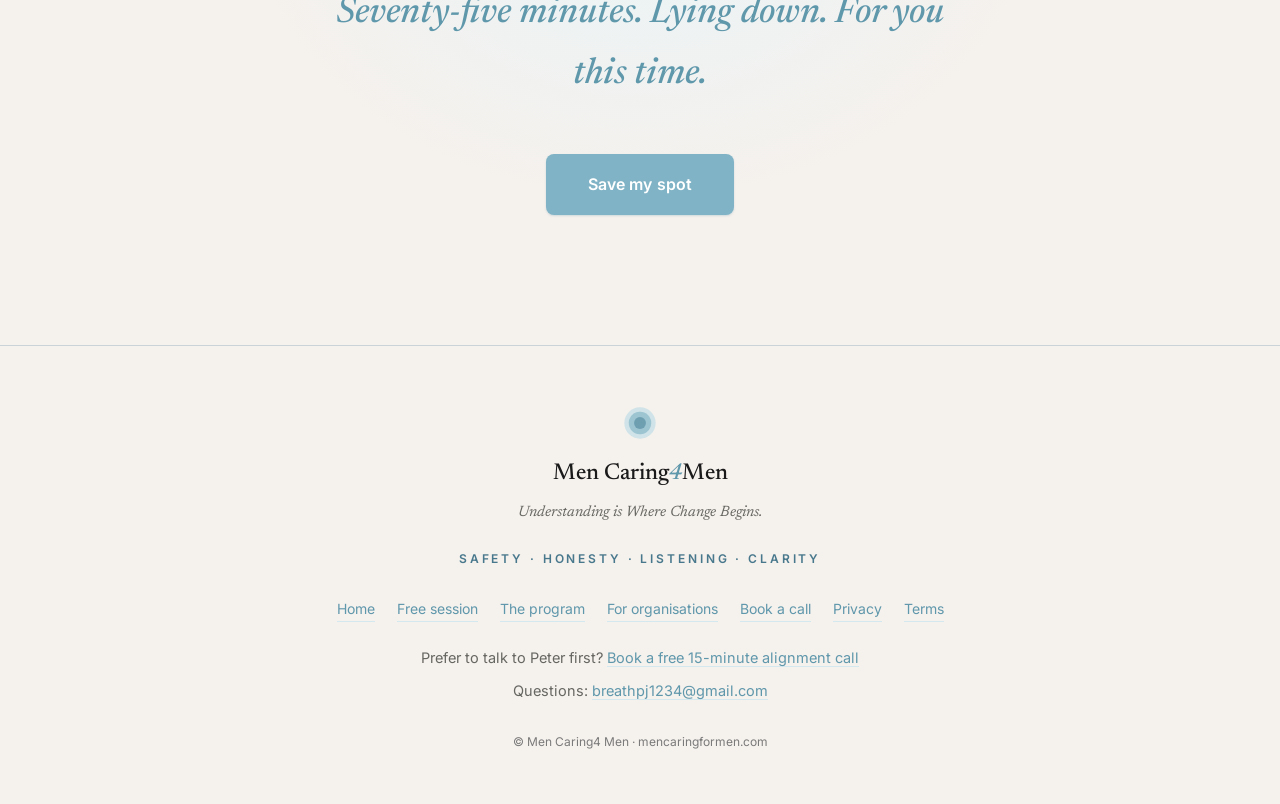
==== commit 2e3a6960: "Event page: replace the photo placeholders with one photo of Peter Co-Authored-By: Claude Opus 5.5 <" ====
--- a/event.html
+++ b/event.html
@@ -169,25 +169,8 @@
     <div class="reassure reveal">
       <strong>Nobody makes you speak.</strong> There is no sharing circle, no introductions, no being put on the spot. Camera on or off, your call. Every single part is opt-out, no questions asked.
     </div>
-    <div class="photostrip reveal">
-      <div class="ph">
-        <svg viewBox="0 0 512 512" aria-hidden="true">
-          <circle cx="256" cy="256" r="235.52" fill="#a8d5e2" opacity="0.55"/>
-          <circle cx="256" cy="256" r="168.96" fill="#7fb3c5" opacity="0.75"/>
-          <circle cx="256" cy="256" r="89.6" fill="#5f97ab"/>
-        </svg>
-        <span class="ph-label">Photo: men at the retreat</span>
-        <span class="ph-sub">Drive folder has 6 retreat photos. Get Peter's OK plus consent of any faces shown.</span>
-      </div>
-      <div class="ph">
-        <svg viewBox="0 0 512 512" aria-hidden="true">
-          <circle cx="256" cy="256" r="235.52" fill="#a8d5e2" opacity="0.55"/>
-          <circle cx="256" cy="256" r="168.96" fill="#7fb3c5" opacity="0.75"/>
-          <circle cx="256" cy="256" r="89.6" fill="#5f97ab"/>
-        </svg>
-        <span class="ph-label">Photo: the setup at home</span>
-        <span class="ph-sub">A living room floor, mat and headphones. Shows how simple the ask is.</span>
-      </div>
+    <div class="photostrip solo reveal">
+      <img class="peter-photo" src="assets/peter-retreat.jpg" alt="Peter Curtis" width="1000" height="1250" loading="lazy">
     </div>
   </div>
 </section>
--- a/assets/mc4m.css
+++ b/assets/mc4m.css
@@ -718,6 +718,7 @@
 }
 @media (max-width:720px){.photostrip{grid-template-columns:1fr}}
 .photostrip .ph{aspect-ratio:3/2}
+.photostrip.solo{grid-template-columns:1fr;max-width:440px}
 
 /* peter card */
 .peter-wrap{max-width:860px;margin:0 auto;padding:0 24px;position:relative}
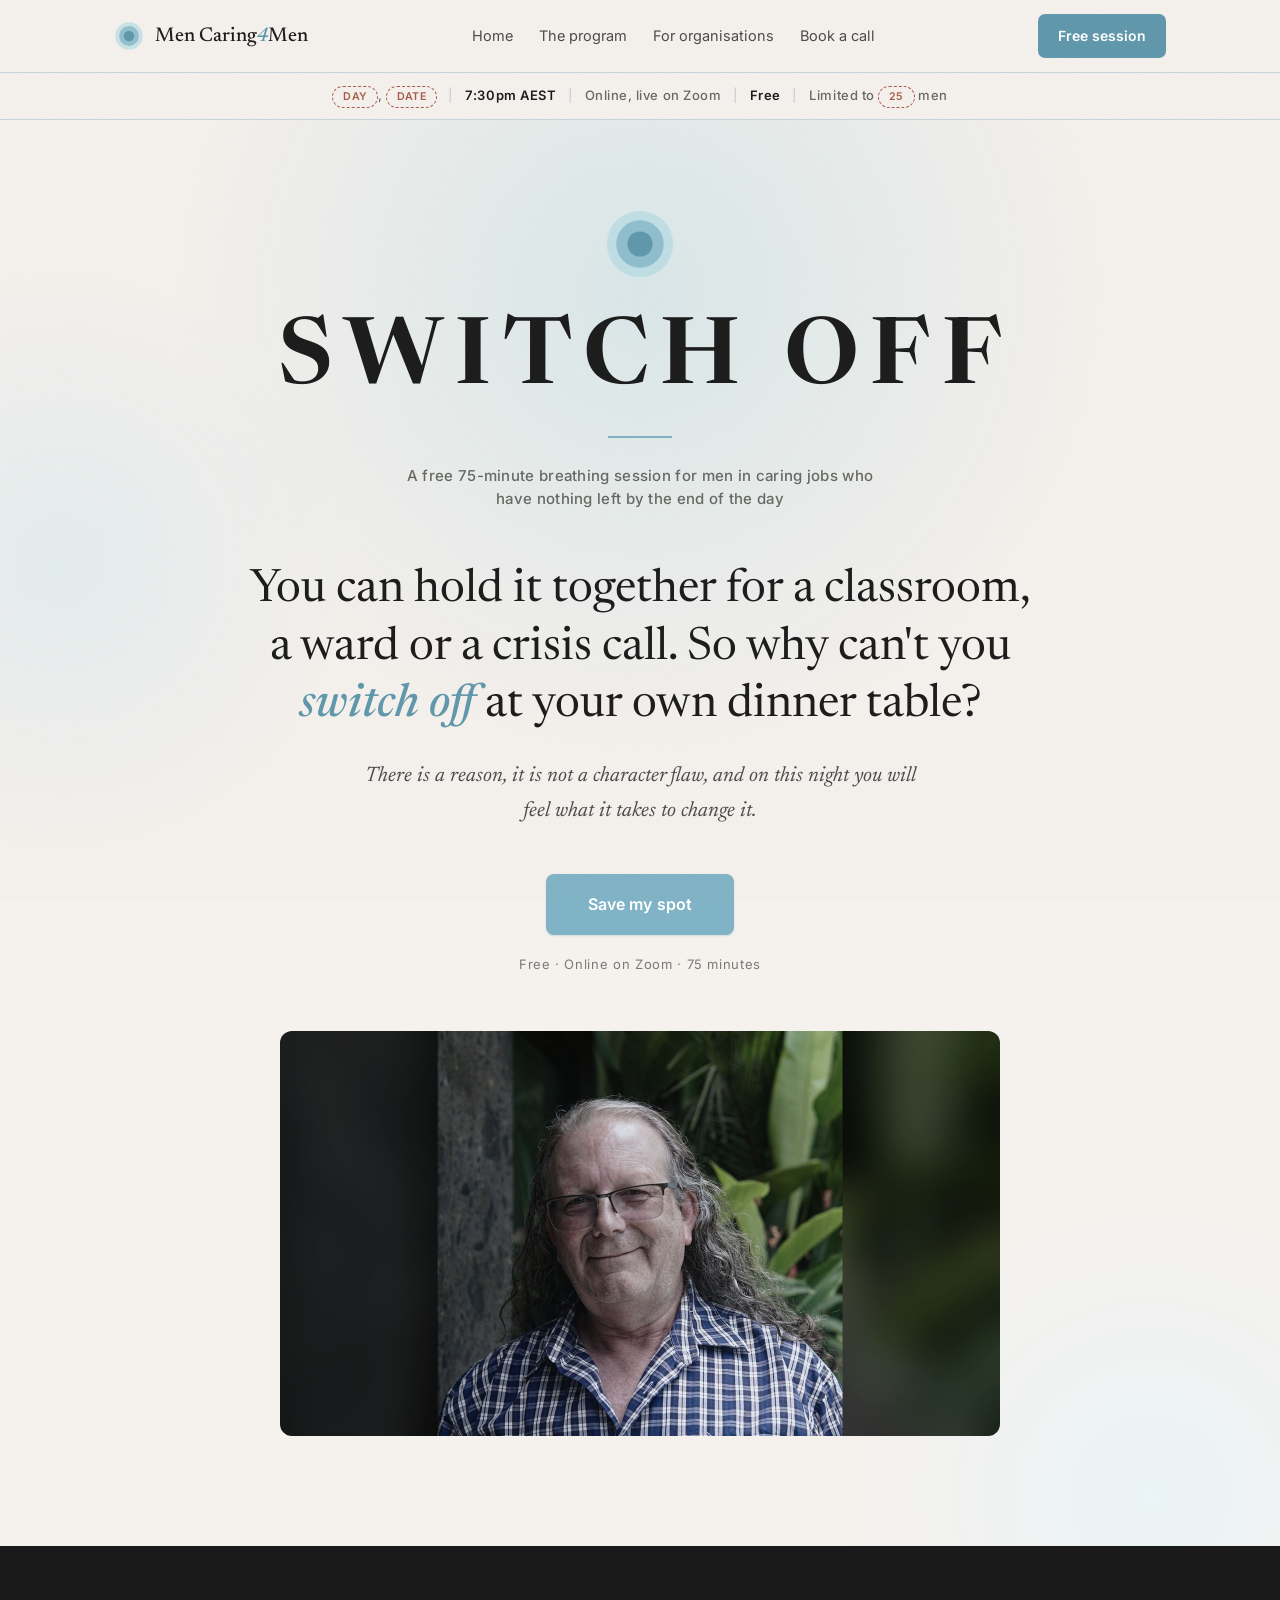
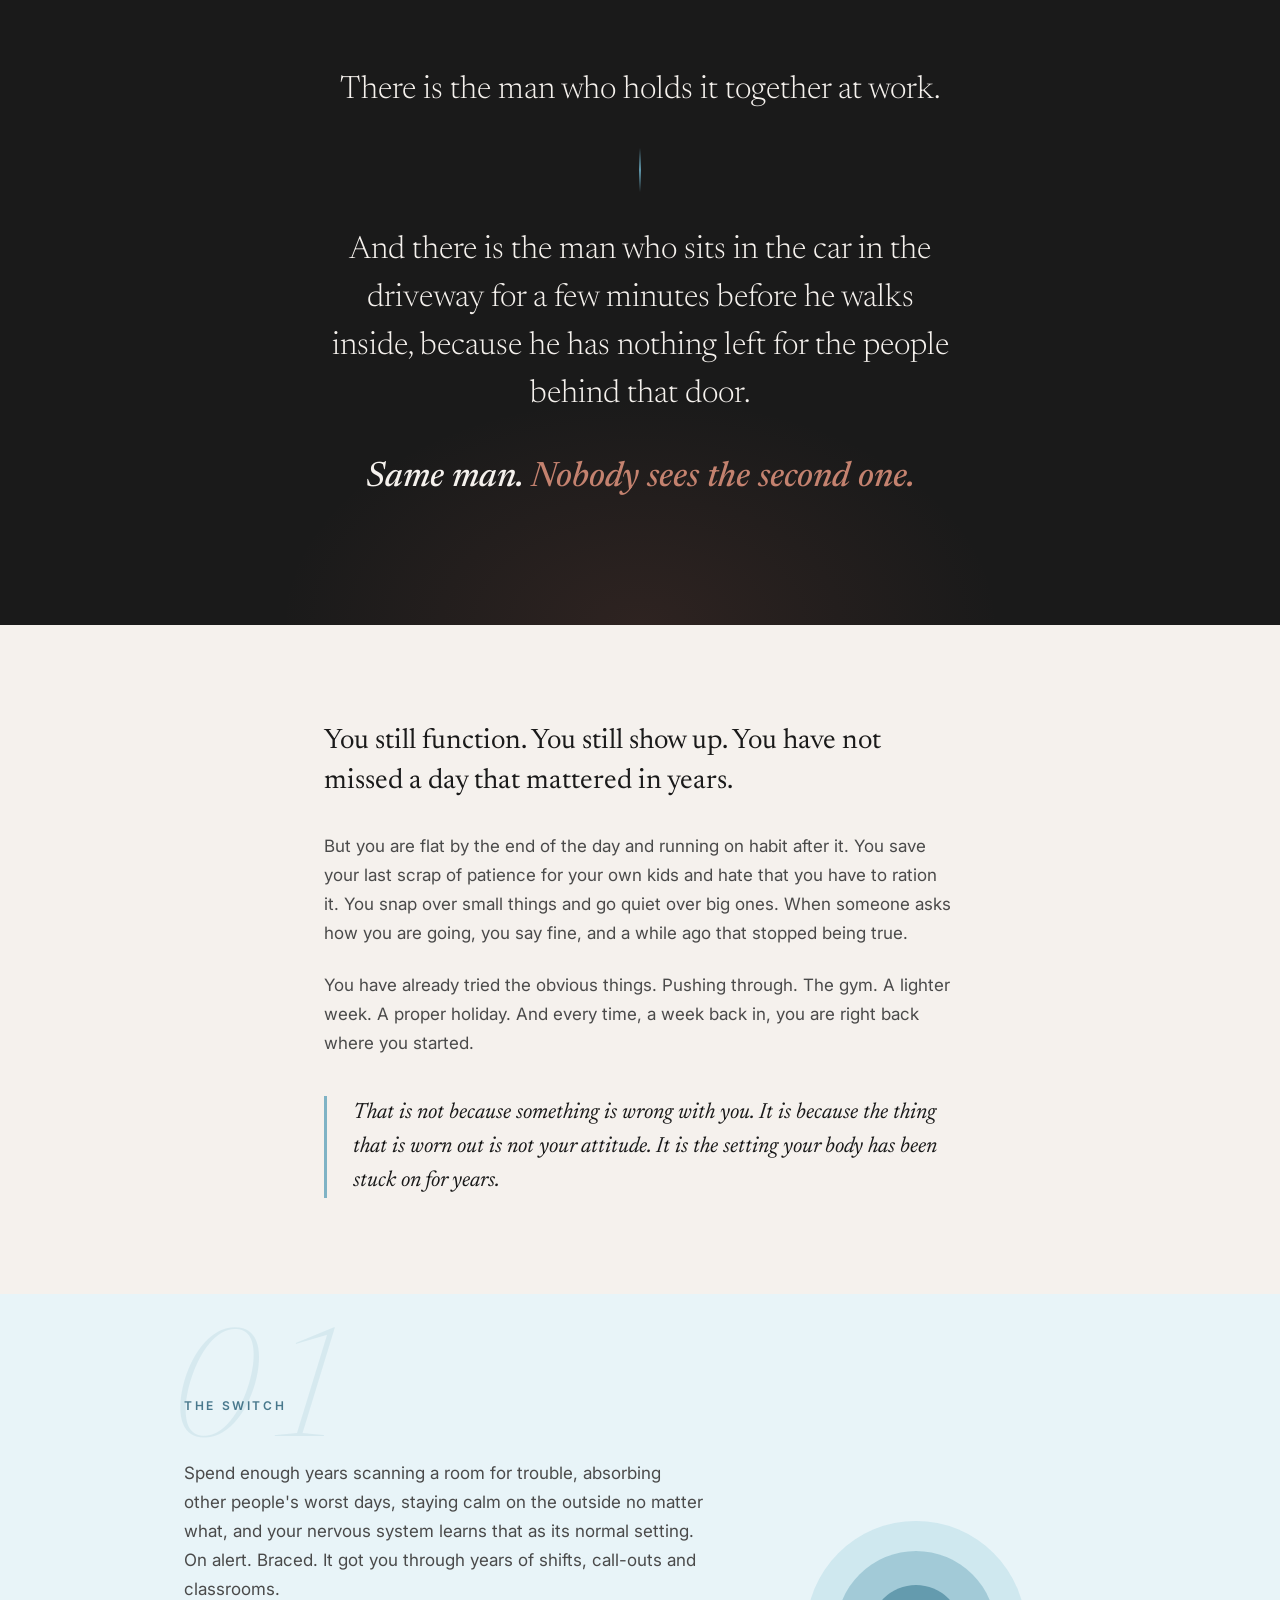
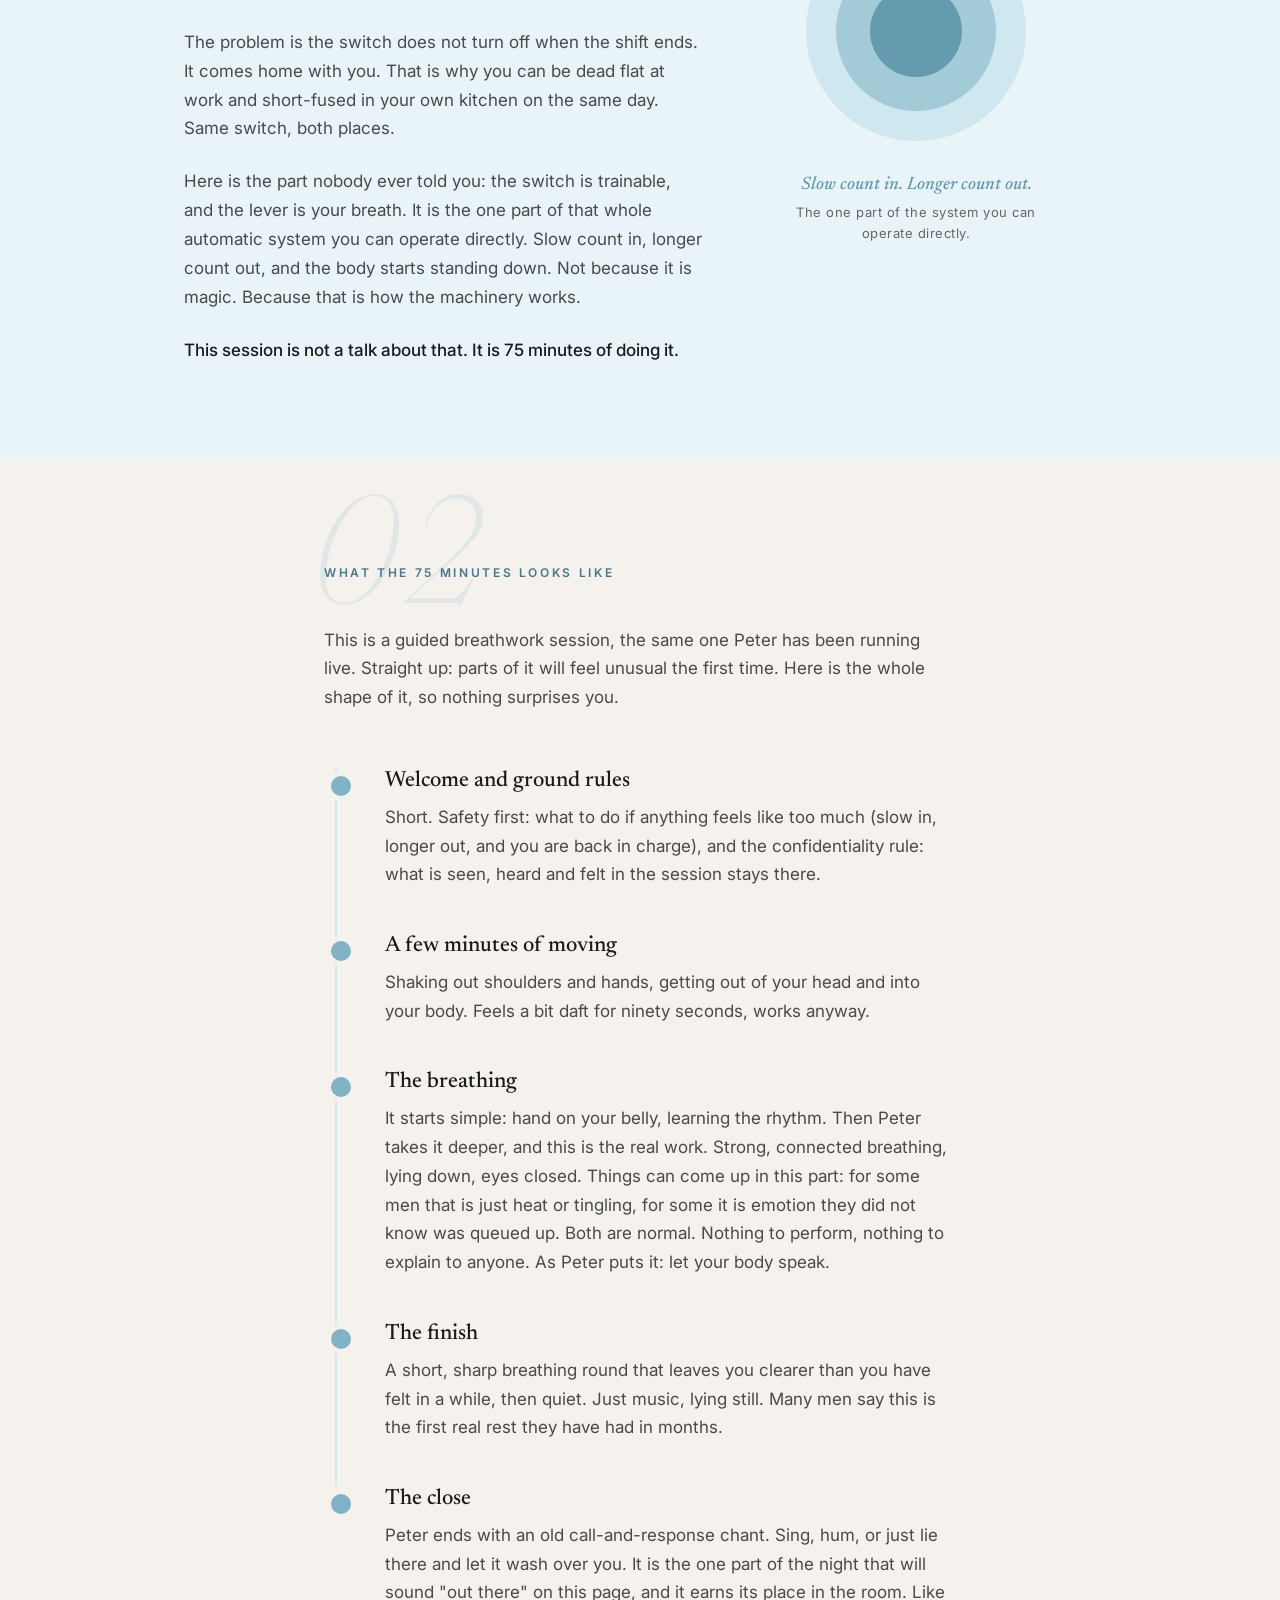
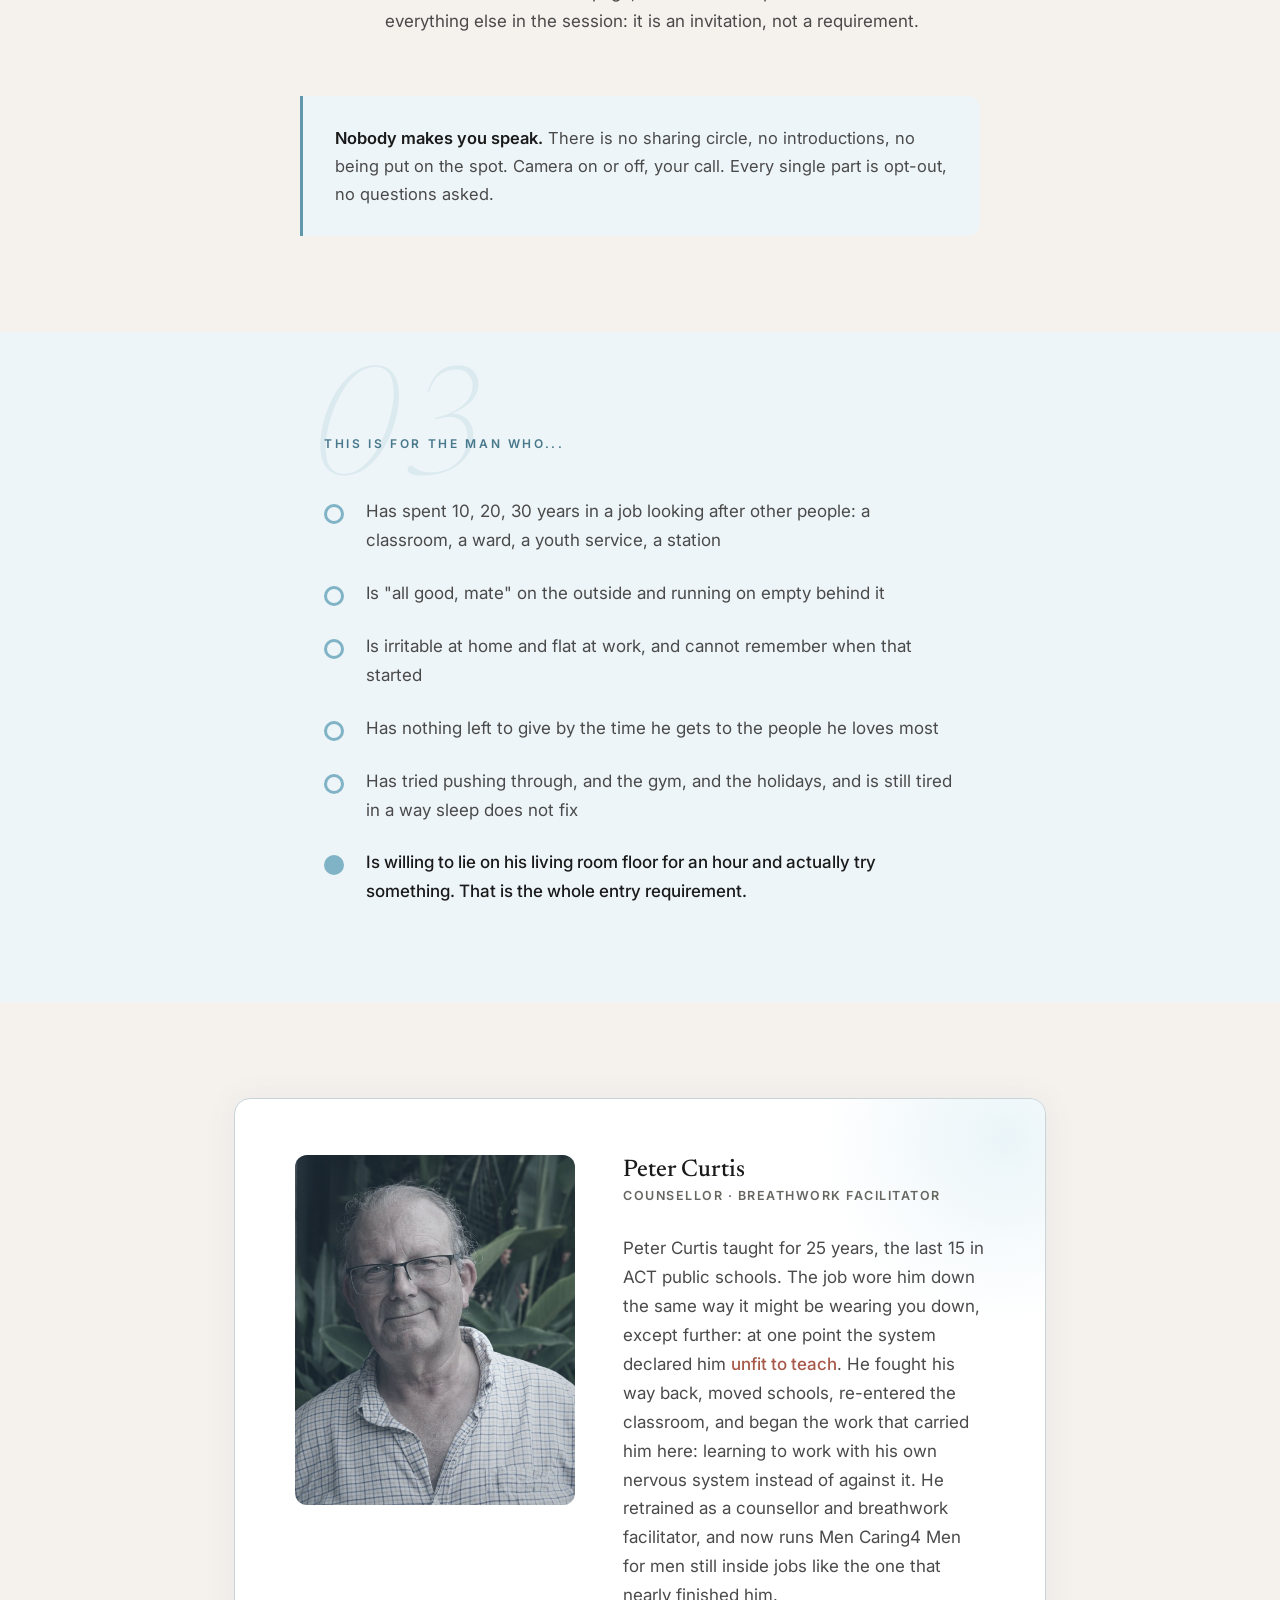
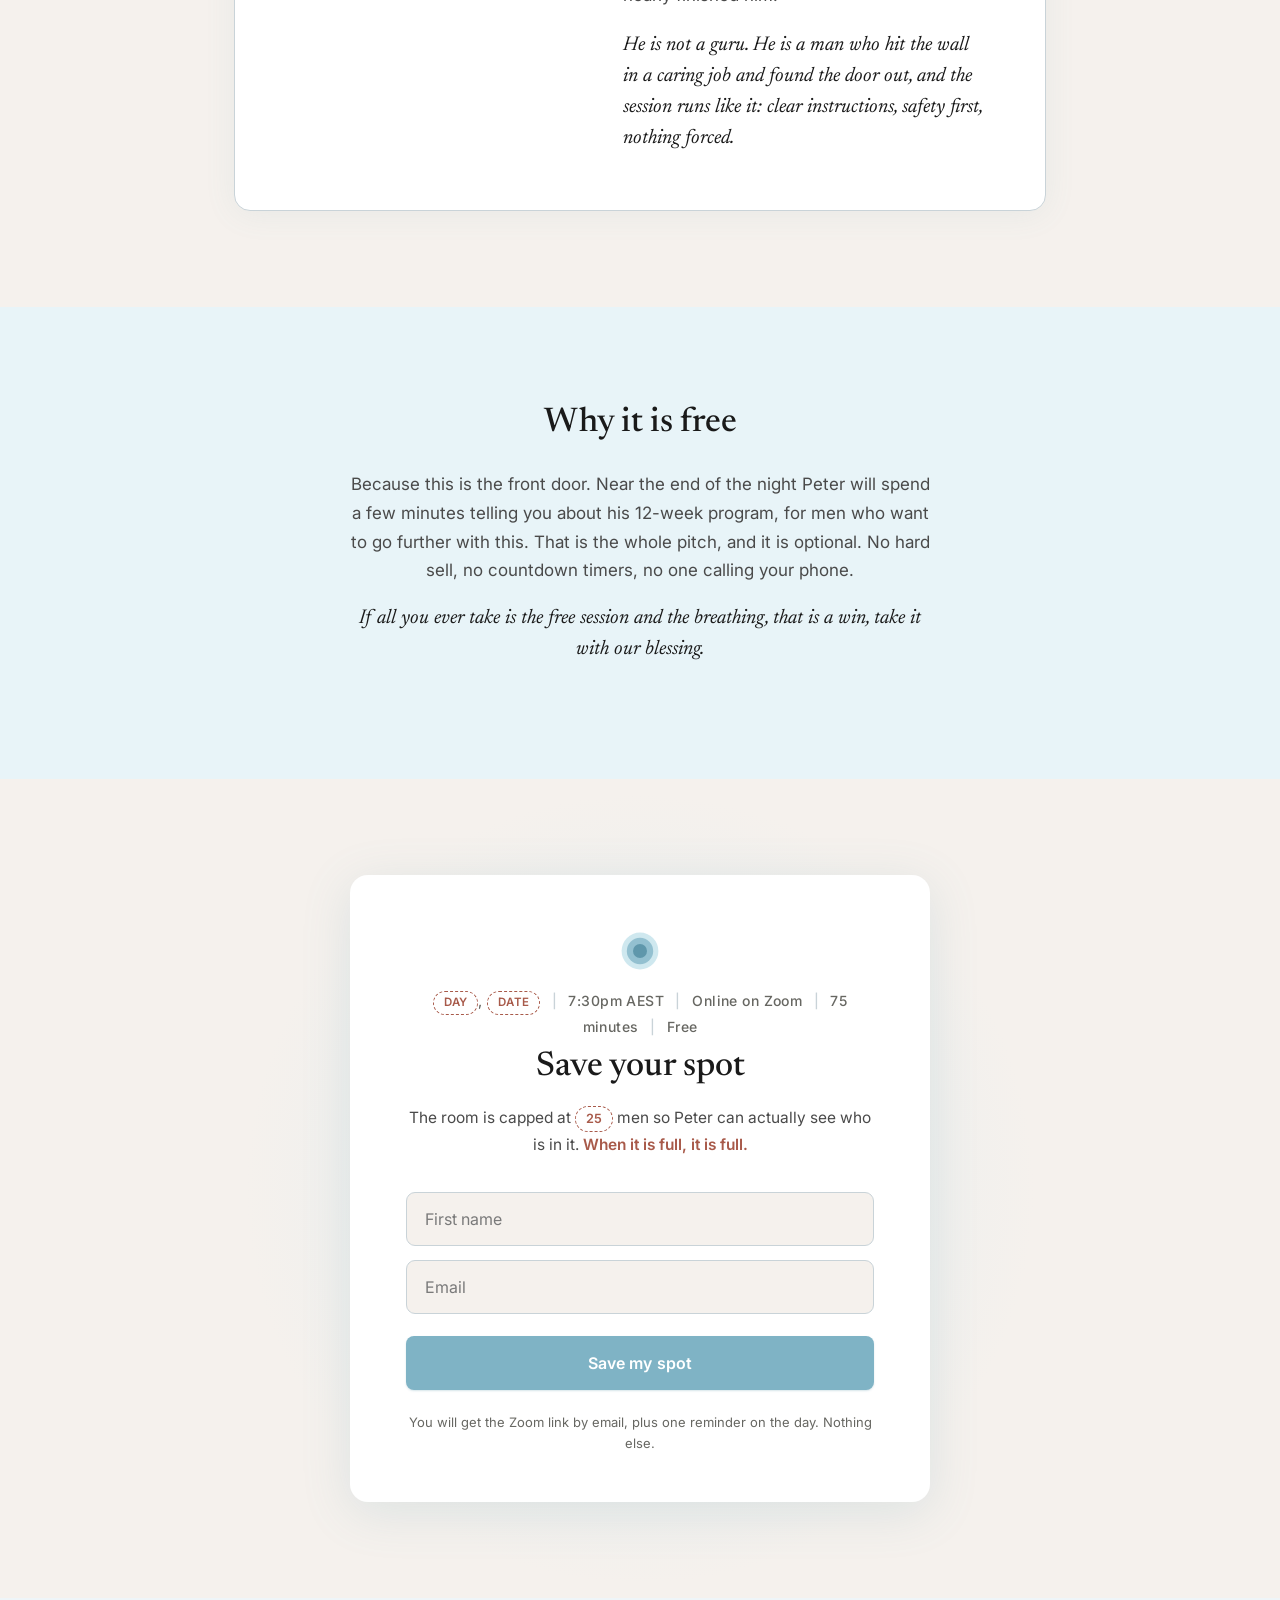
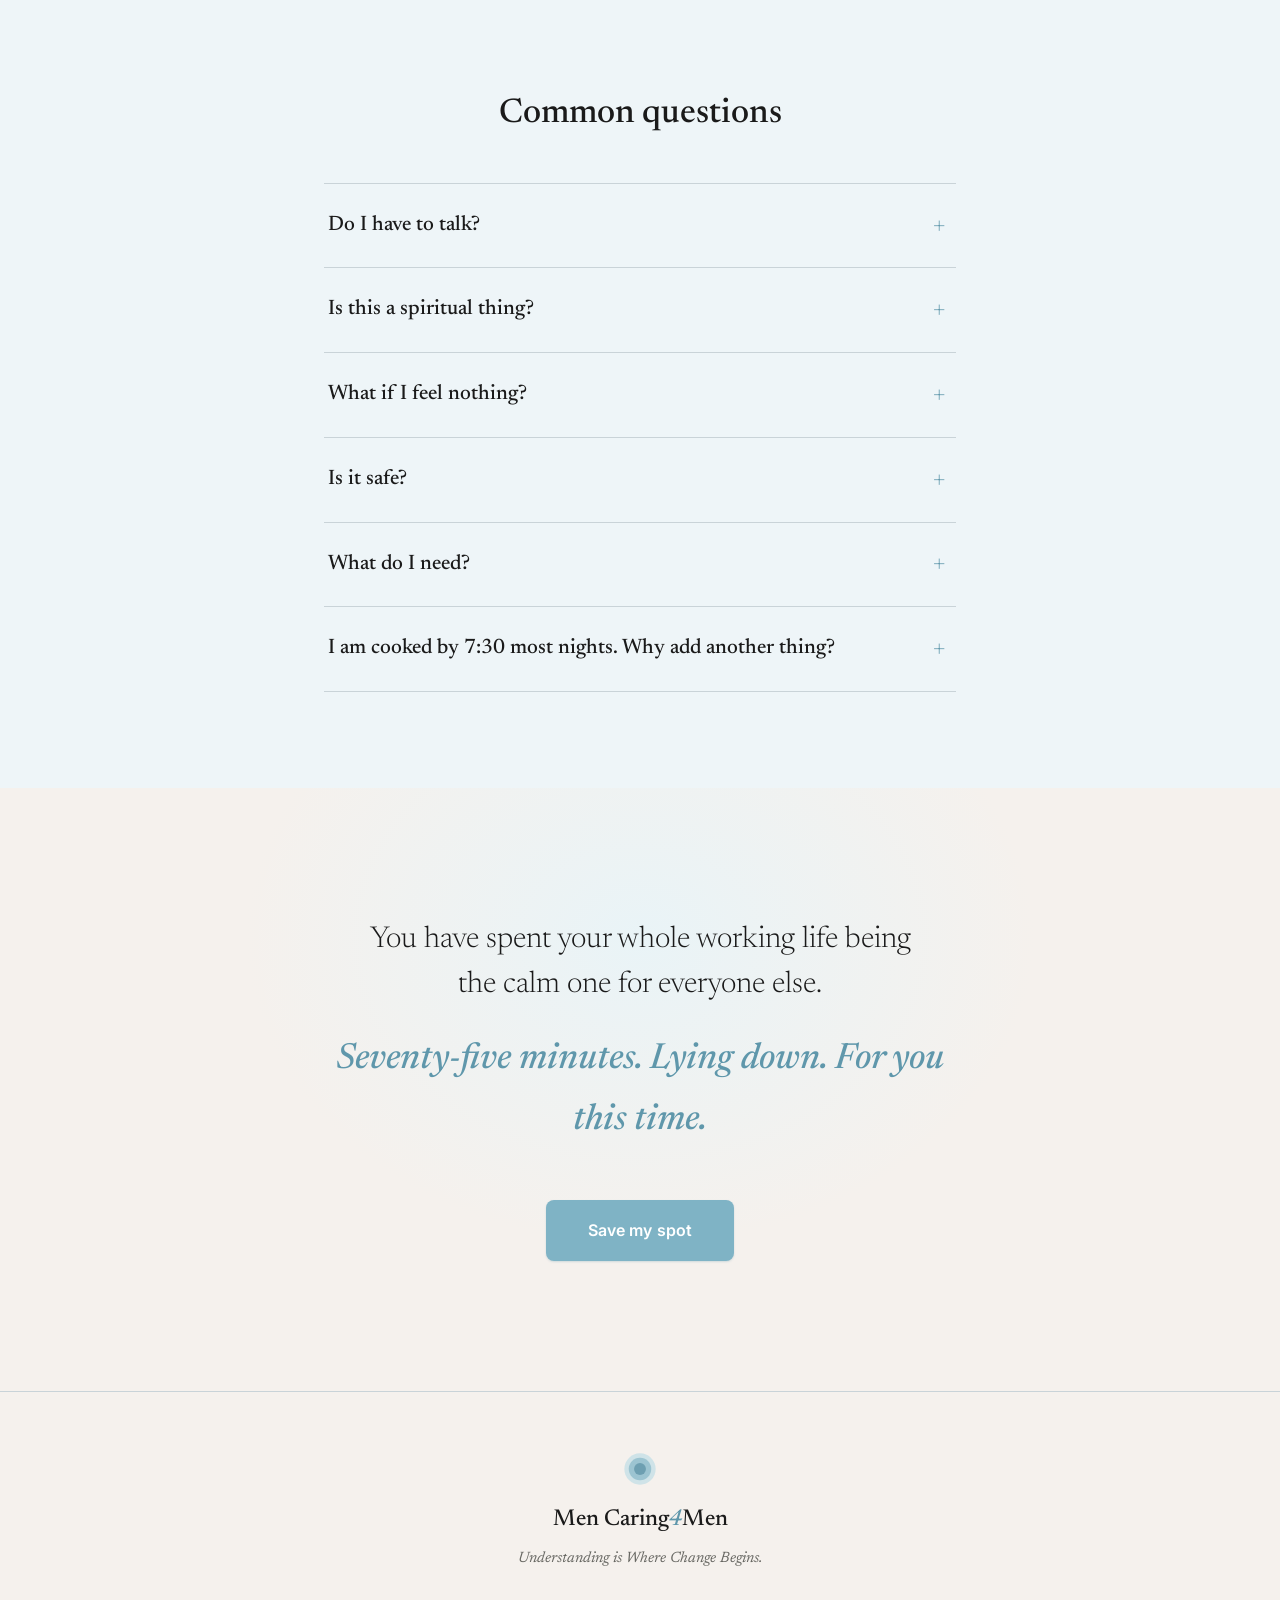
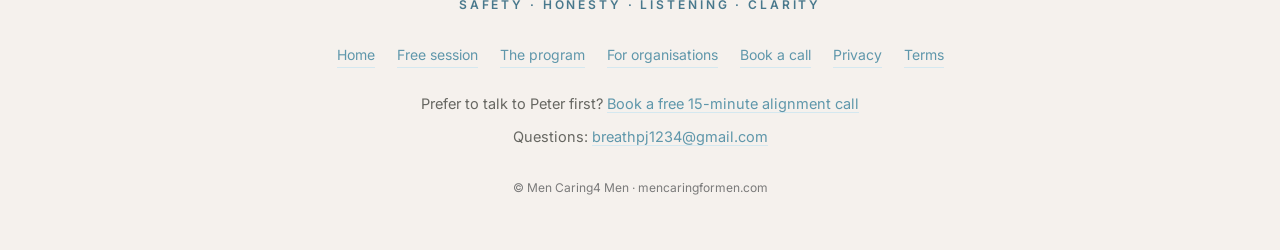
==== commit 939d34cb: "Event page: Peter photo as the VSL placeholder, drop the second photo lower down Co-Authored-By: Cla" ====
--- a/event.html
+++ b/event.html
@@ -74,15 +74,7 @@
       <a class="btn" href="#register">Save my spot</a>
       <p class="micro">Free &middot; Online on Zoom &middot; 75 minutes</p>
     </div>
-    <div class="ph vsl-slot hload d6">
-      <svg viewBox="0 0 512 512" aria-hidden="true">
-        <circle cx="256" cy="256" r="235.52" fill="#a8d5e2" opacity="0.55"/>
-        <circle cx="256" cy="256" r="168.96" fill="#7fb3c5" opacity="0.75"/>
-        <circle cx="256" cy="256" r="89.6" fill="#5f97ab"/>
-      </svg>
-      <span class="ph-label">Video: Peter's 3-4 minute VSL</span>
-      <span class="ph-sub">Script drafted in the VSL Script tab. Peter films after re-wording it in his own voice. Embeds here.</span>
-    </div>
+    <img class="vsl-slot vsl-img hload d6" src="assets/peter-vsl-poster.jpg" alt="Peter Curtis" width="1440" height="810">
   </div>
 </header>
 
@@ -168,9 +160,6 @@
     </ol>
     <div class="reassure reveal">
       <strong>Nobody makes you speak.</strong> There is no sharing circle, no introductions, no being put on the spot. Camera on or off, your call. Every single part is opt-out, no questions asked.
-    </div>
-    <div class="photostrip solo reveal">
-      <img class="peter-photo" src="assets/peter-retreat.jpg" alt="Peter Curtis" width="1000" height="1250" loading="lazy">
     </div>
   </div>
 </section>
--- a/assets/mc4m.css
+++ b/assets/mc4m.css
@@ -324,6 +324,7 @@
   margin-bottom:22px;
 }
 .vsl-slot{aspect-ratio:16/9;max-width:720px;margin:56px auto 0}
+.vsl-img{display:block;width:100%;height:auto;object-fit:cover;border-radius:12px}
 
 /* ---------- sections ---------- */
 section{padding:96px 0;position:relative}
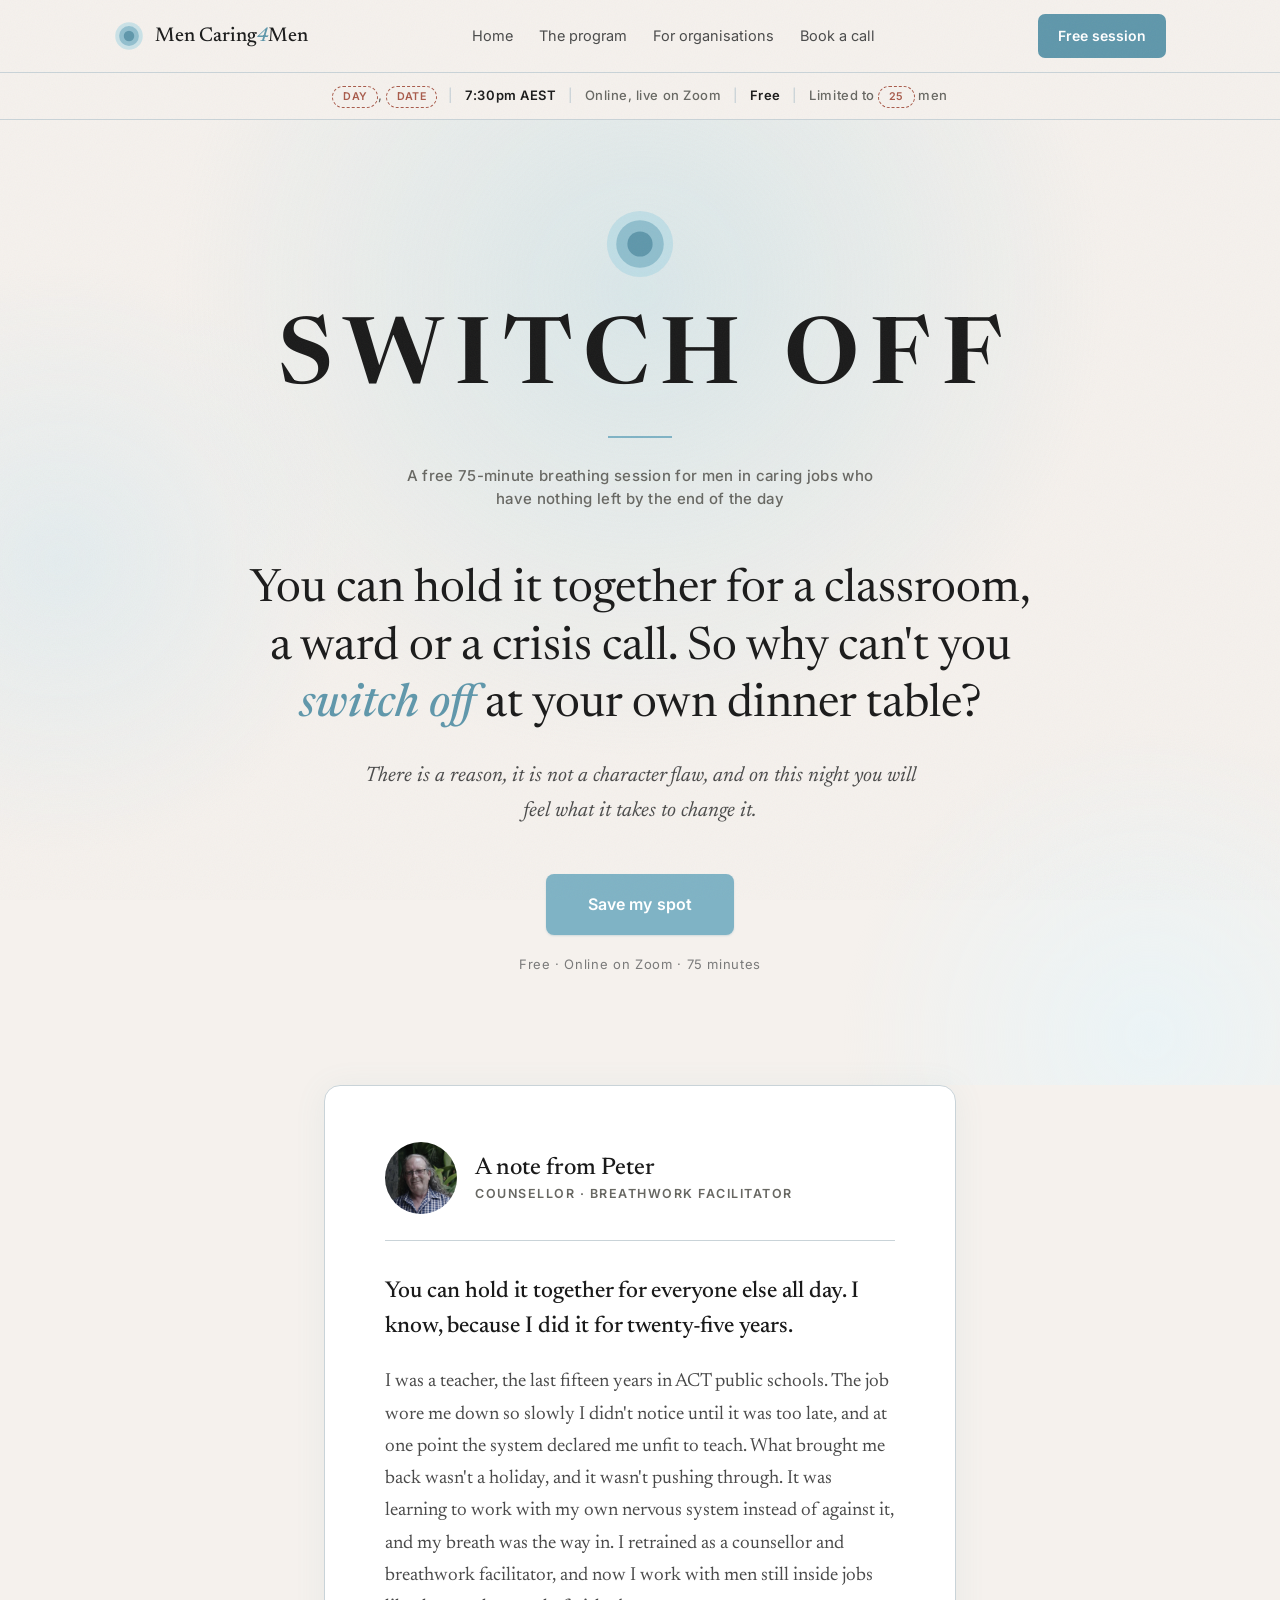
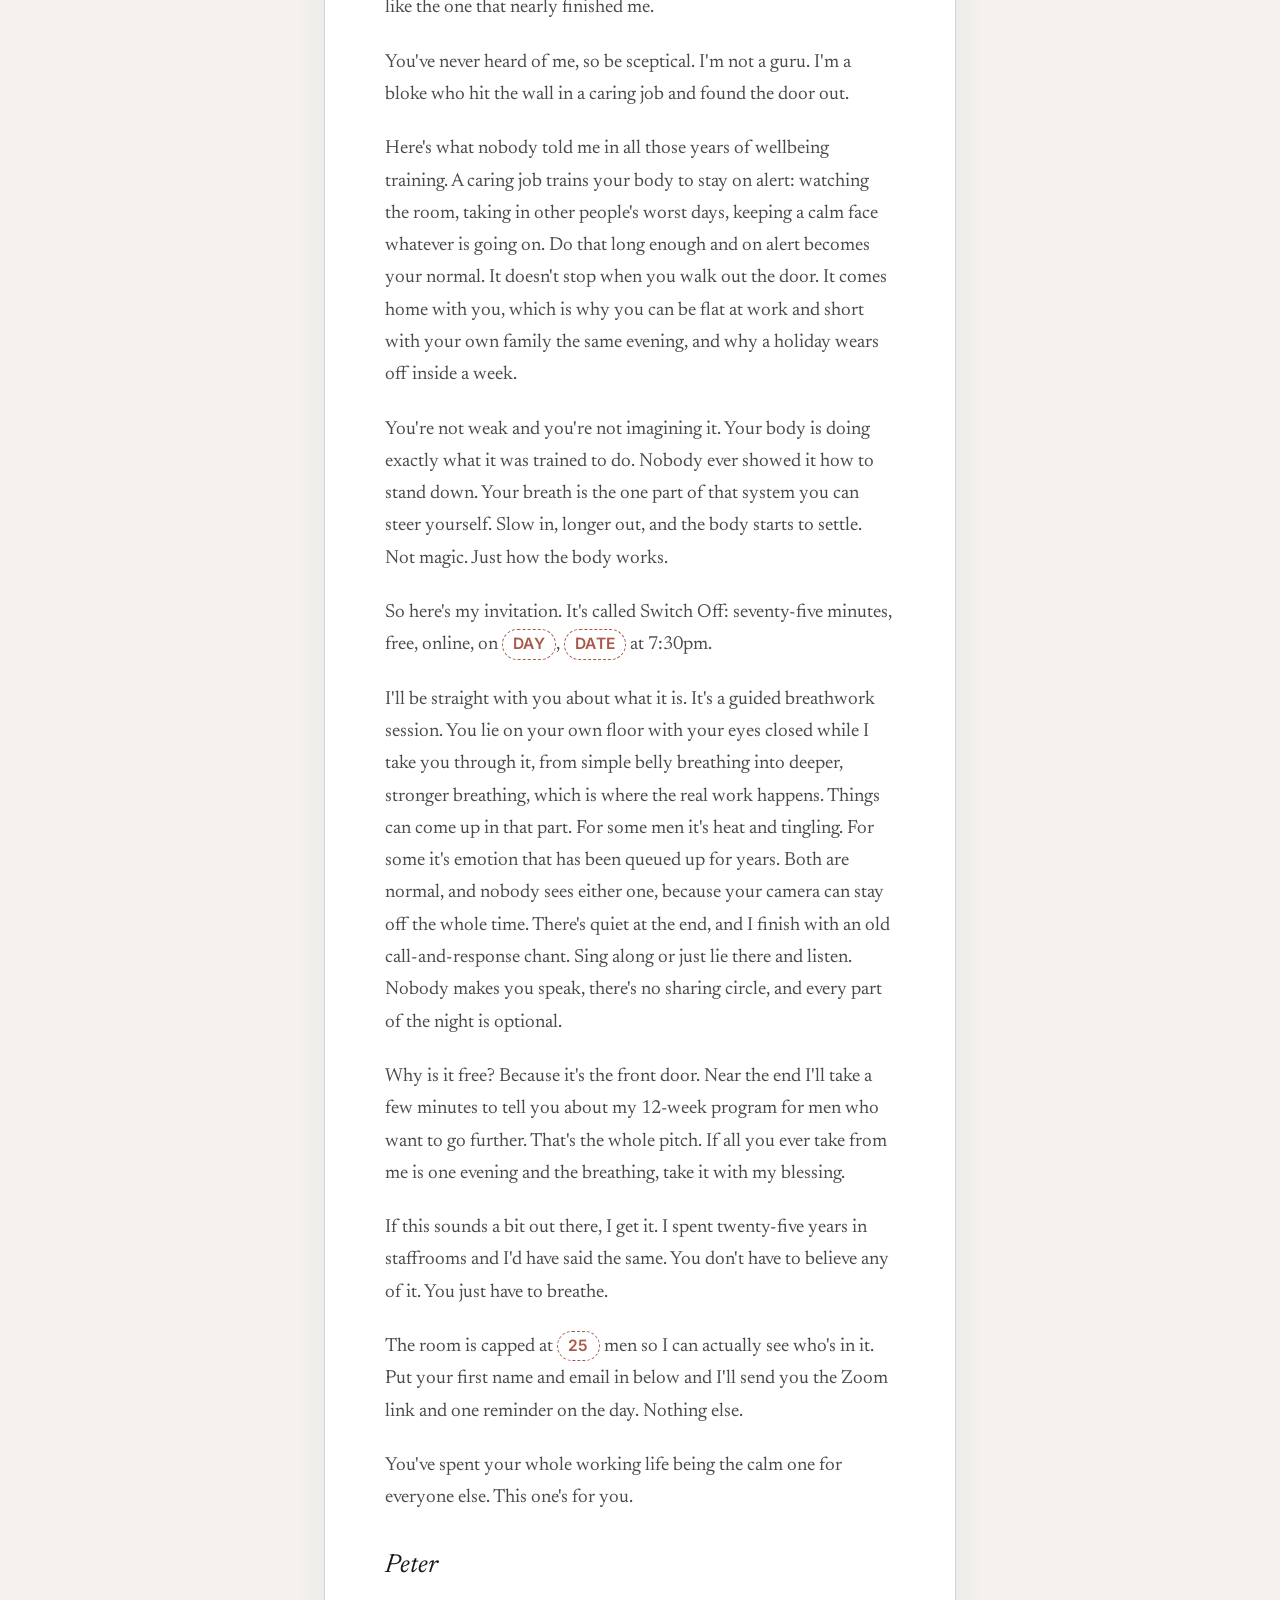
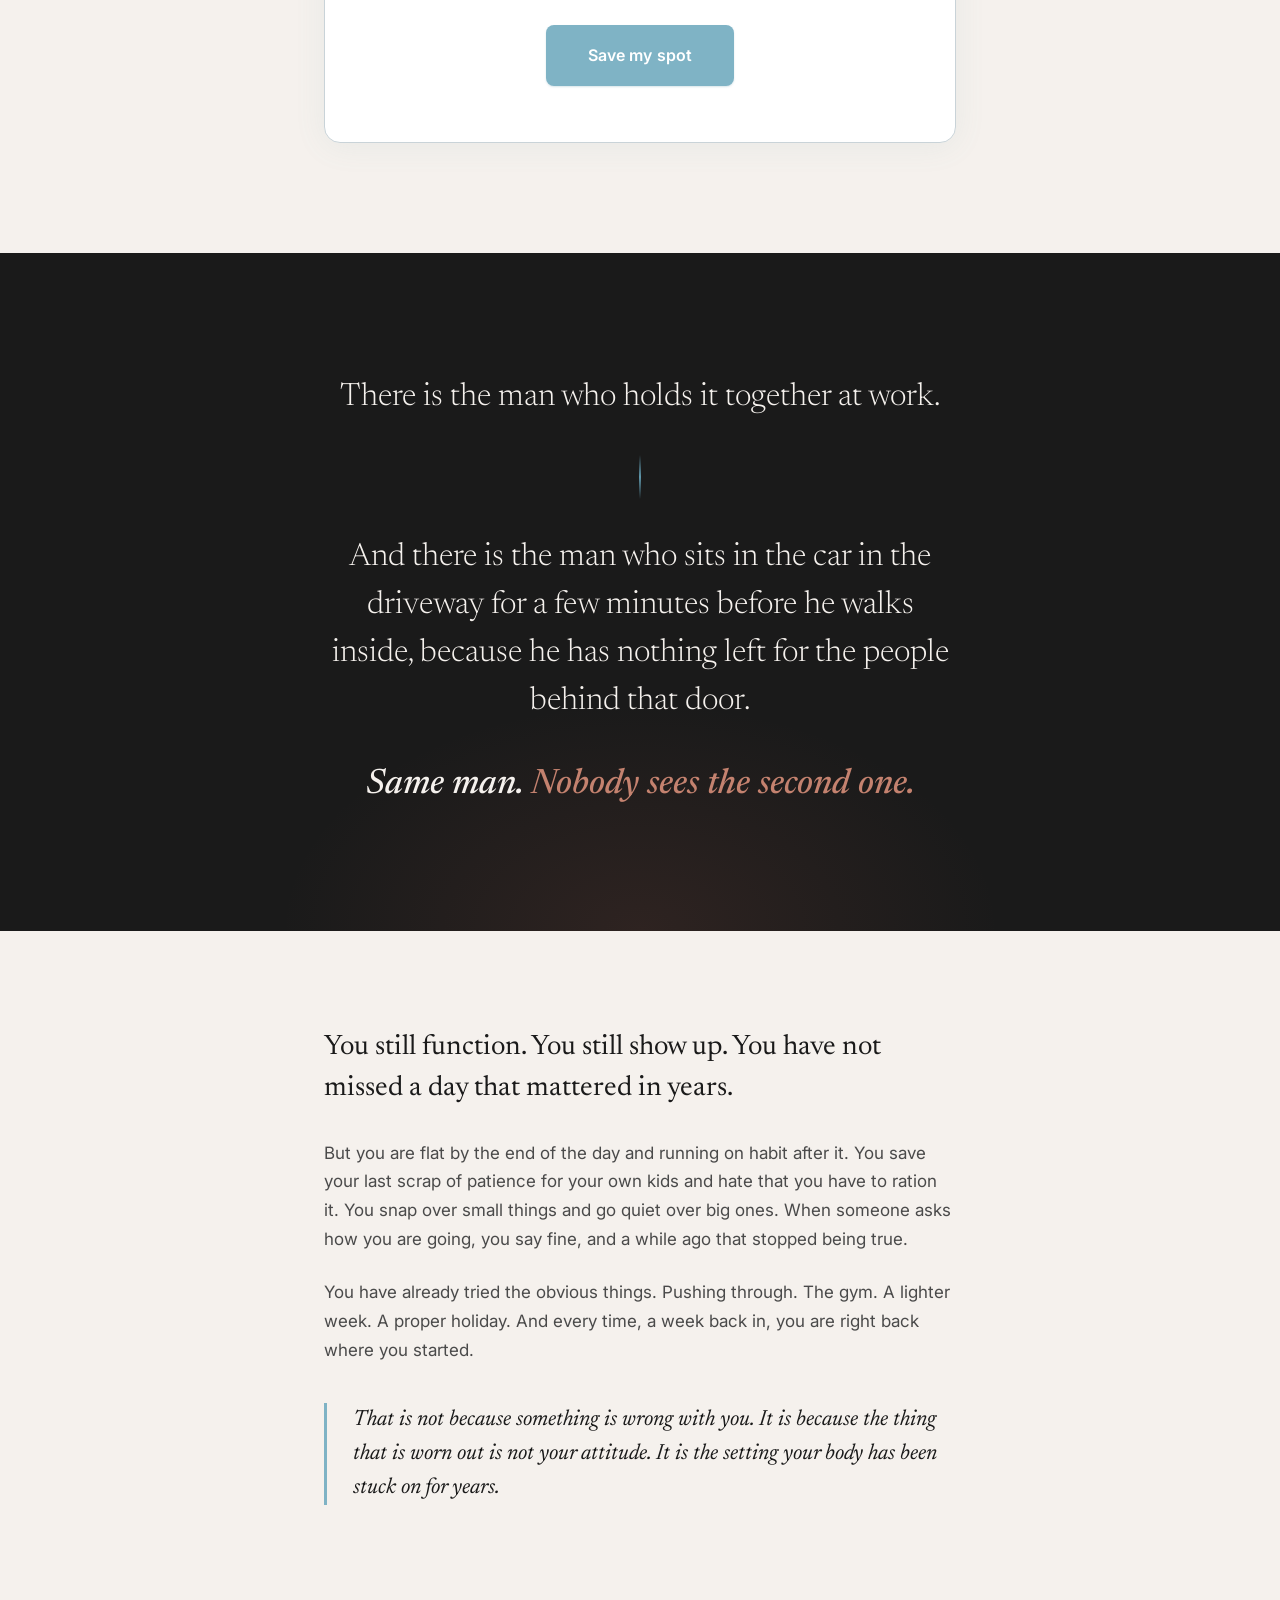
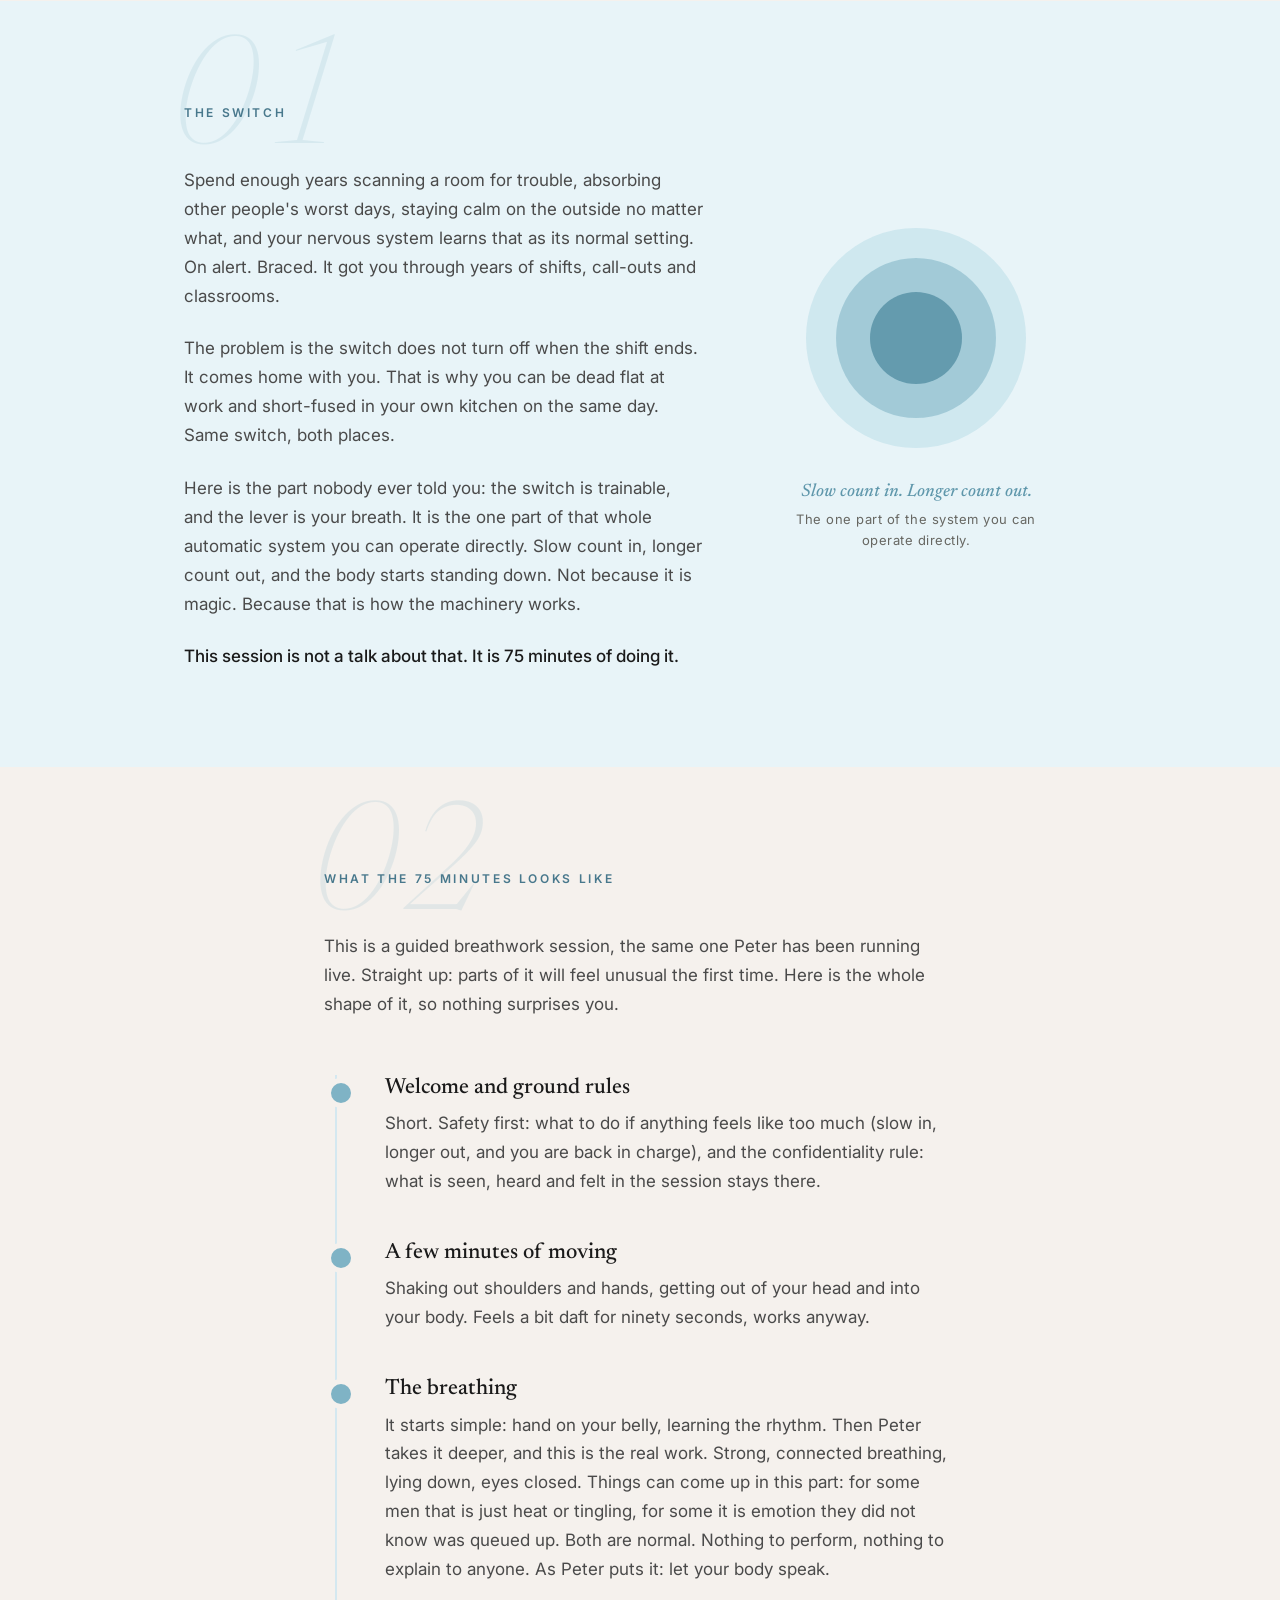
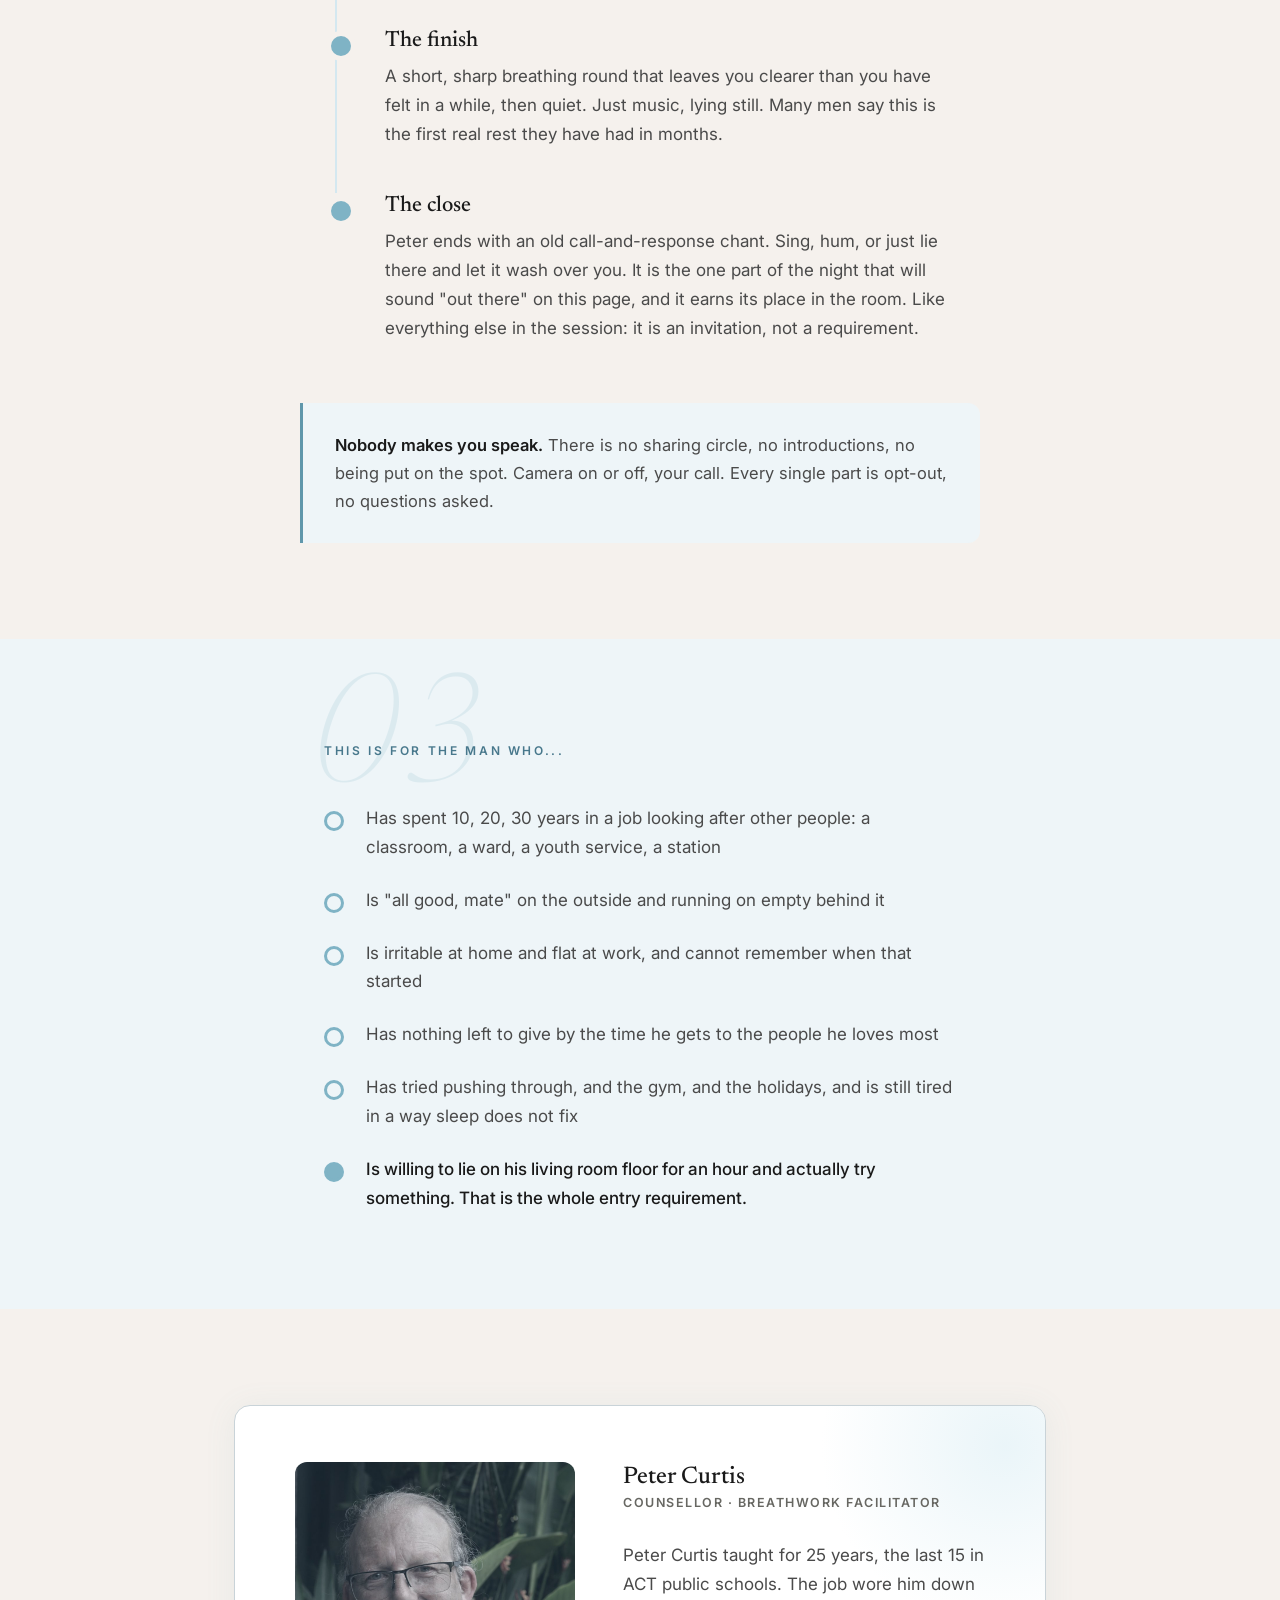
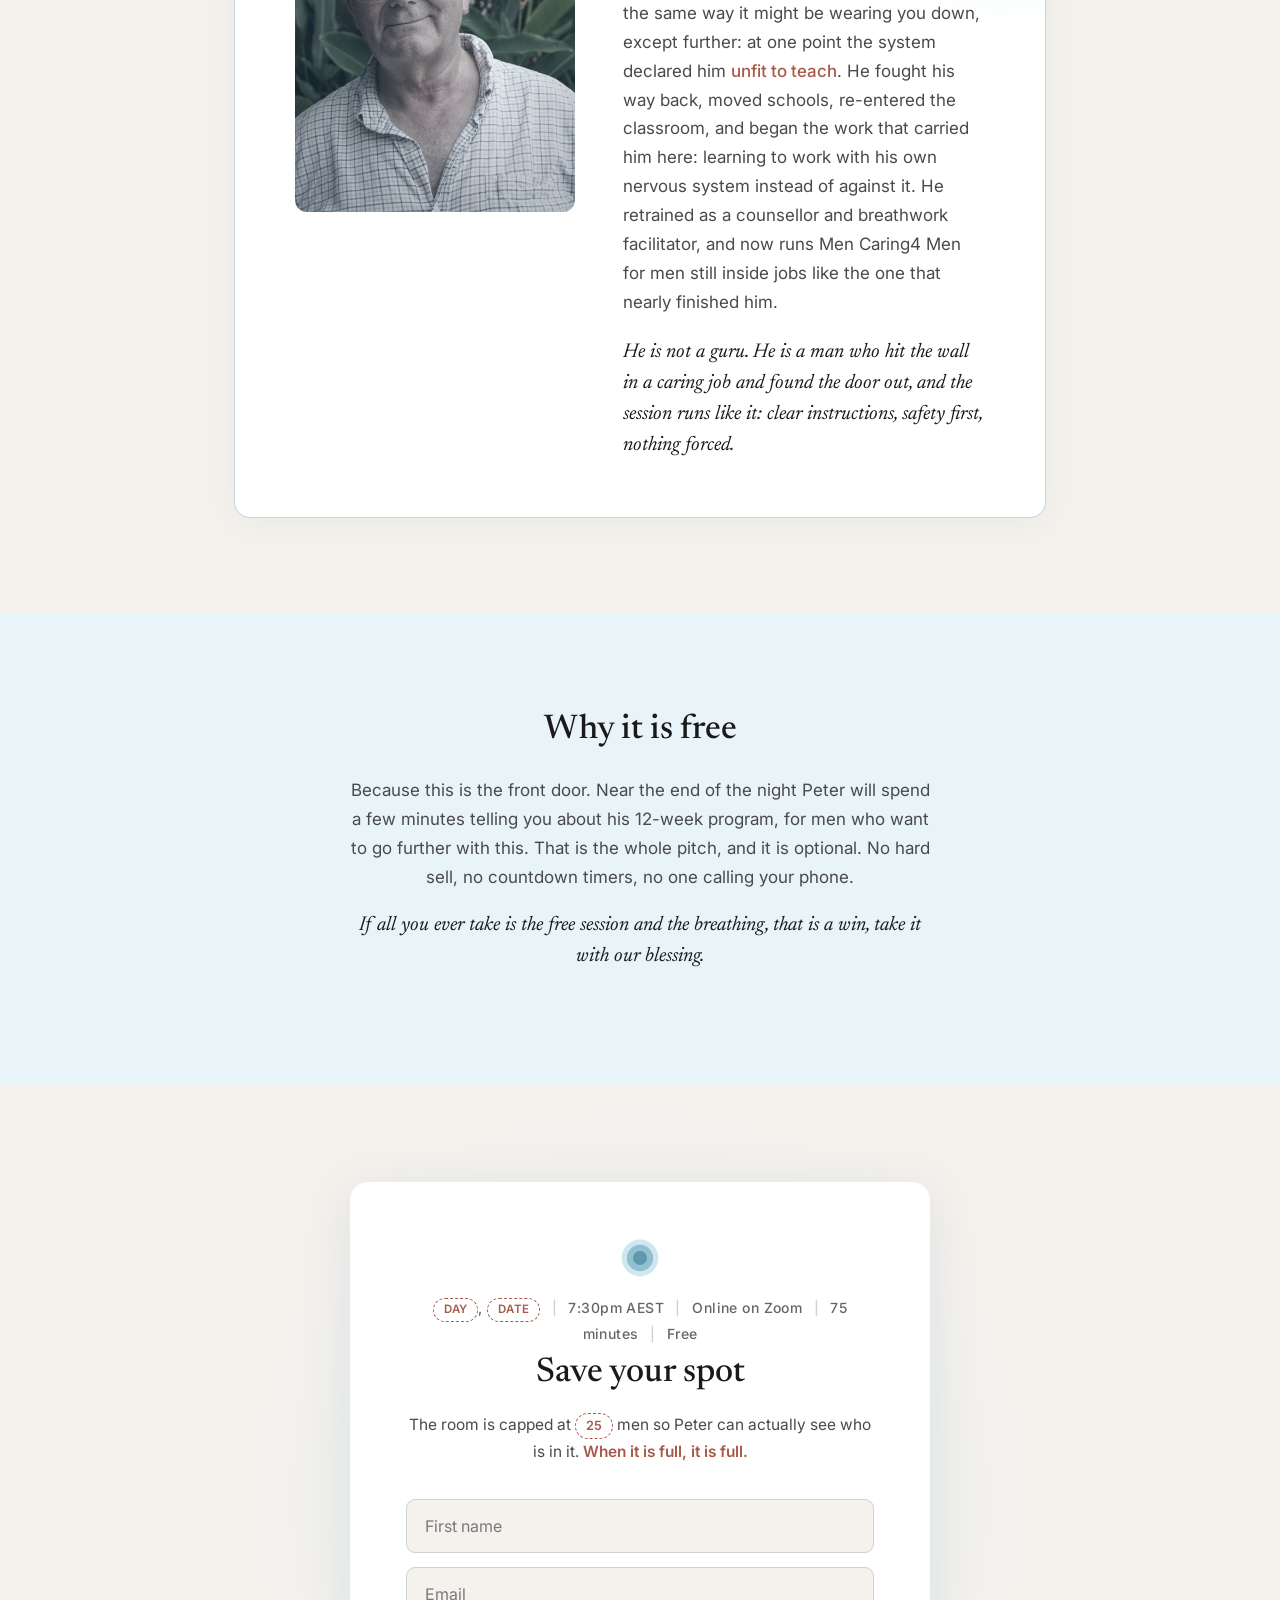
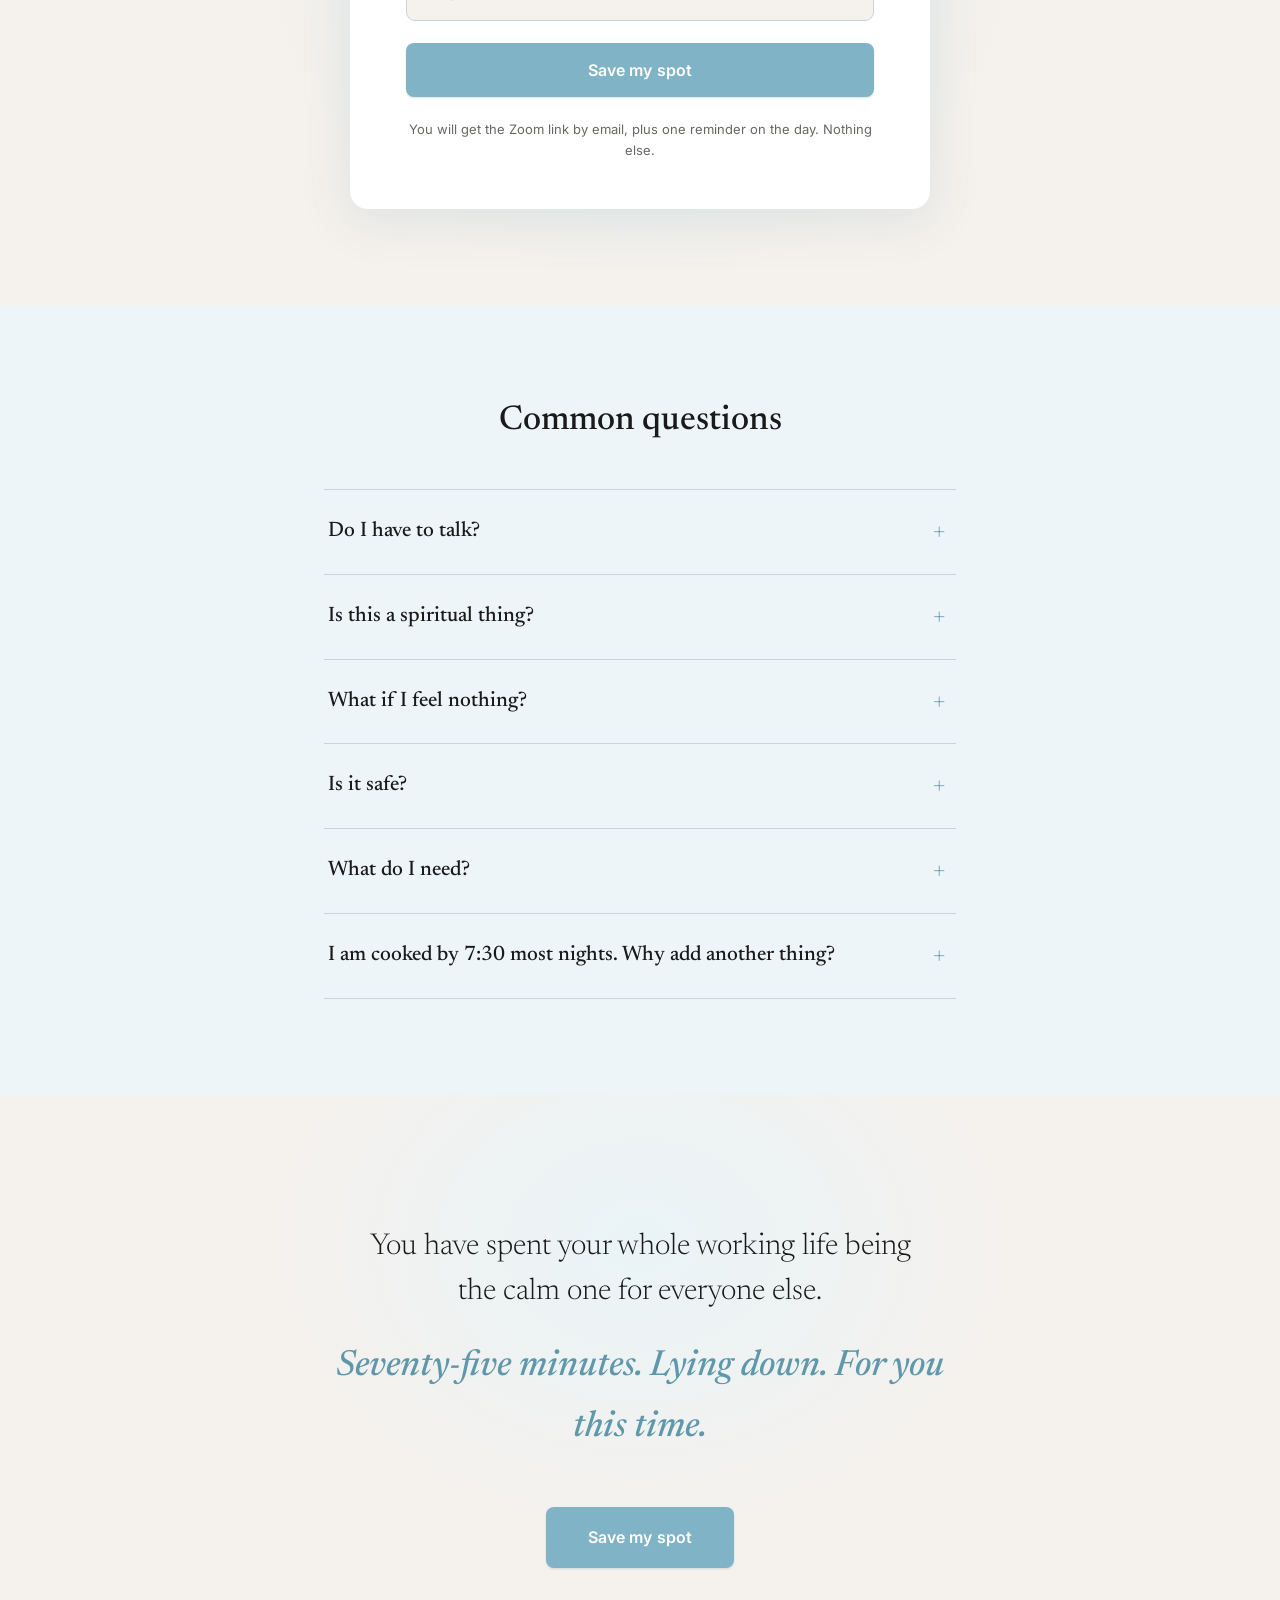
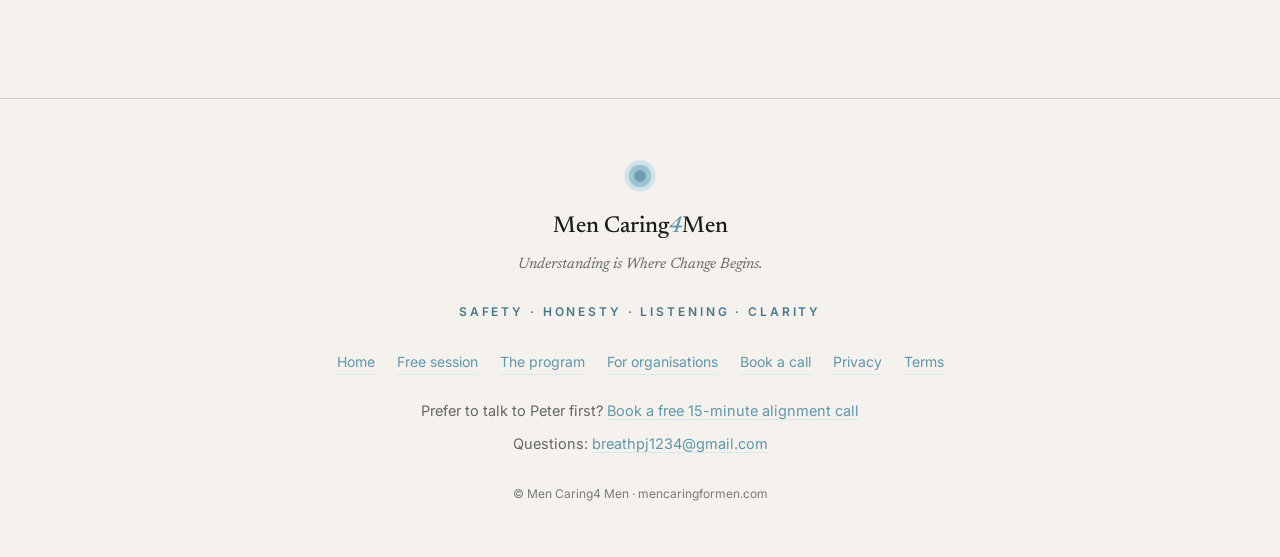
==== commit d4c8a55e: "Event page: a letter from Peter replaces the VSL poster Peter can't film the VSL right now, so the s" ====
--- a/event.html
+++ b/event.html
@@ -74,9 +74,51 @@
       <a class="btn" href="#register">Save my spot</a>
       <p class="micro">Free &middot; Online on Zoom &middot; 75 minutes</p>
     </div>
-    <img class="vsl-slot vsl-img hload d6" src="assets/peter-vsl-poster.jpg" alt="Peter Curtis" width="1440" height="810">
   </div>
 </header>
+
+<!-- SECTION 2B: LETTER FROM PETER (stands in for the VSL until he can film it; restore tag: before-letter) -->
+<section class="letter-sec">
+  <div class="wrap">
+    <article class="letter reveal">
+      <div class="letter-head">
+        <img src="assets/peter-letter.jpg" alt="Peter Curtis" width="72" height="72">
+        <div>
+          <div class="lh-label">A note from Peter</div>
+          <div class="lh-role">Counsellor &middot; Breathwork Facilitator</div>
+        </div>
+      </div>
+
+      <p class="lead">You can hold it together for everyone else all day. I know, because I did it for twenty-five years.</p>
+
+      <p>I was a teacher, the last fifteen years in ACT public schools. The job wore me down so slowly I didn't notice until it was too late, and at one point the system declared me unfit to teach. What brought me back wasn't a holiday, and it wasn't pushing through. It was learning to work with my own nervous system instead of against it, and my breath was the way in. I retrained as a counsellor and breathwork facilitator, and now I work with men still inside jobs like the one that nearly finished me.</p>
+
+      <p>You've never heard of me, so be sceptical. I'm not a guru. I'm a bloke who hit the wall in a caring job and found the door out.</p>
+
+      <p>Here's what nobody told me in all those years of wellbeing training. A caring job trains your body to stay on alert: watching the room, taking in other people's worst days, keeping a calm face whatever is going on. Do that long enough and on alert becomes your normal. It doesn't stop when you walk out the door. It comes home with you, which is why you can be flat at work and short with your own family the same evening, and why a holiday wears off inside a week.</p>
+
+      <p>You're not weak and you're not imagining it. Your body is doing exactly what it was trained to do. Nobody ever showed it how to stand down. Your breath is the one part of that system you can steer yourself. Slow in, longer out, and the body starts to settle. Not magic. Just how the body works.</p>
+
+      <p>So here's my invitation. It's called Switch Off: seventy-five minutes, free, online, on <span class="chip">DAY</span>, <span class="chip">DATE</span> at 7:30pm.</p>
+
+      <p>I'll be straight with you about what it is. It's a guided breathwork session. You lie on your own floor with your eyes closed while I take you through it, from simple belly breathing into deeper, stronger breathing, which is where the real work happens. Things can come up in that part. For some men it's heat and tingling. For some it's emotion that has been queued up for years. Both are normal, and nobody sees either one, because your camera can stay off the whole time. There's quiet at the end, and I finish with an old call-and-response chant. Sing along or just lie there and listen. Nobody makes you speak, there's no sharing circle, and every part of the night is optional.</p>
+
+      <p>Why is it free? Because it's the front door. Near the end I'll take a few minutes to tell you about my 12-week program for men who want to go further. That's the whole pitch. If all you ever take from me is one evening and the breathing, take it with my blessing.</p>
+
+      <p>If this sounds a bit out there, I get it. I spent twenty-five years in staffrooms and I'd have said the same. You don't have to believe any of it. You just have to breathe.</p>
+
+      <p>The room is capped at <span class="chip">25</span> men so I can actually see who's in it. Put your first name and email in below and I'll send you the Zoom link and one reminder on the day. Nothing else.</p>
+
+      <p>You've spent your whole working life being the calm one for everyone else. This one's for you.</p>
+
+      <p class="sign">Peter</p>
+
+      <div class="letter-cta">
+        <a class="btn" href="#register">Save my spot</a>
+      </div>
+    </article>
+  </div>
+</section>
 
 <!-- SECTION 3: THE SPLIT (ink band, the emotional turn) -->
 <section class="band-ink split">
--- a/assets/mc4m.css
+++ b/assets/mc4m.css
@@ -1018,3 +1018,24 @@
   .nav .brand .wm{font-size:15px}
   .nav .nav-cta{padding:8px 10px;font-size:12.5px}
 }
+
+/* ---------- letter from Peter (event page, stands in for the VSL) ---------- */
+.letter-sec{padding:0 0 110px}
+.letter{
+  position:relative;
+  background:#fff;
+  border:1px solid var(--line);
+  border-radius:16px;
+  padding:56px 60px;
+  box-shadow:0 3px 32px rgba(95,151,171,.09);
+}
+@media (max-width:640px){.letter{padding:38px 26px}}
+.letter-head{display:flex;align-items:center;gap:18px;margin-bottom:34px;padding-bottom:26px;border-bottom:1px solid var(--line)}
+.letter-head img{width:72px;height:72px;border-radius:50%;object-fit:cover;flex:none}
+.letter-head .lh-label{font-family:var(--serif);font-size:24px;font-weight:500;color:var(--ink);line-height:1.25}
+.letter-head .lh-role{font-size:12.5px;color:var(--muted-sm);letter-spacing:.12em;text-transform:uppercase;font-weight:600}
+.letter p{font-family:var(--serif);font-size:19px;line-height:1.7;color:var(--body);margin-bottom:22px}
+.letter p.lead{font-size:23px;line-height:1.5;color:var(--ink);font-weight:500}
+.letter p.sign{font-style:italic;font-size:26px;color:var(--ink);margin:30px 0 0}
+.letter-cta{margin-top:36px;text-align:center}
+@media (max-width:640px){.letter p{font-size:18px}.letter p.lead{font-size:21px}}
